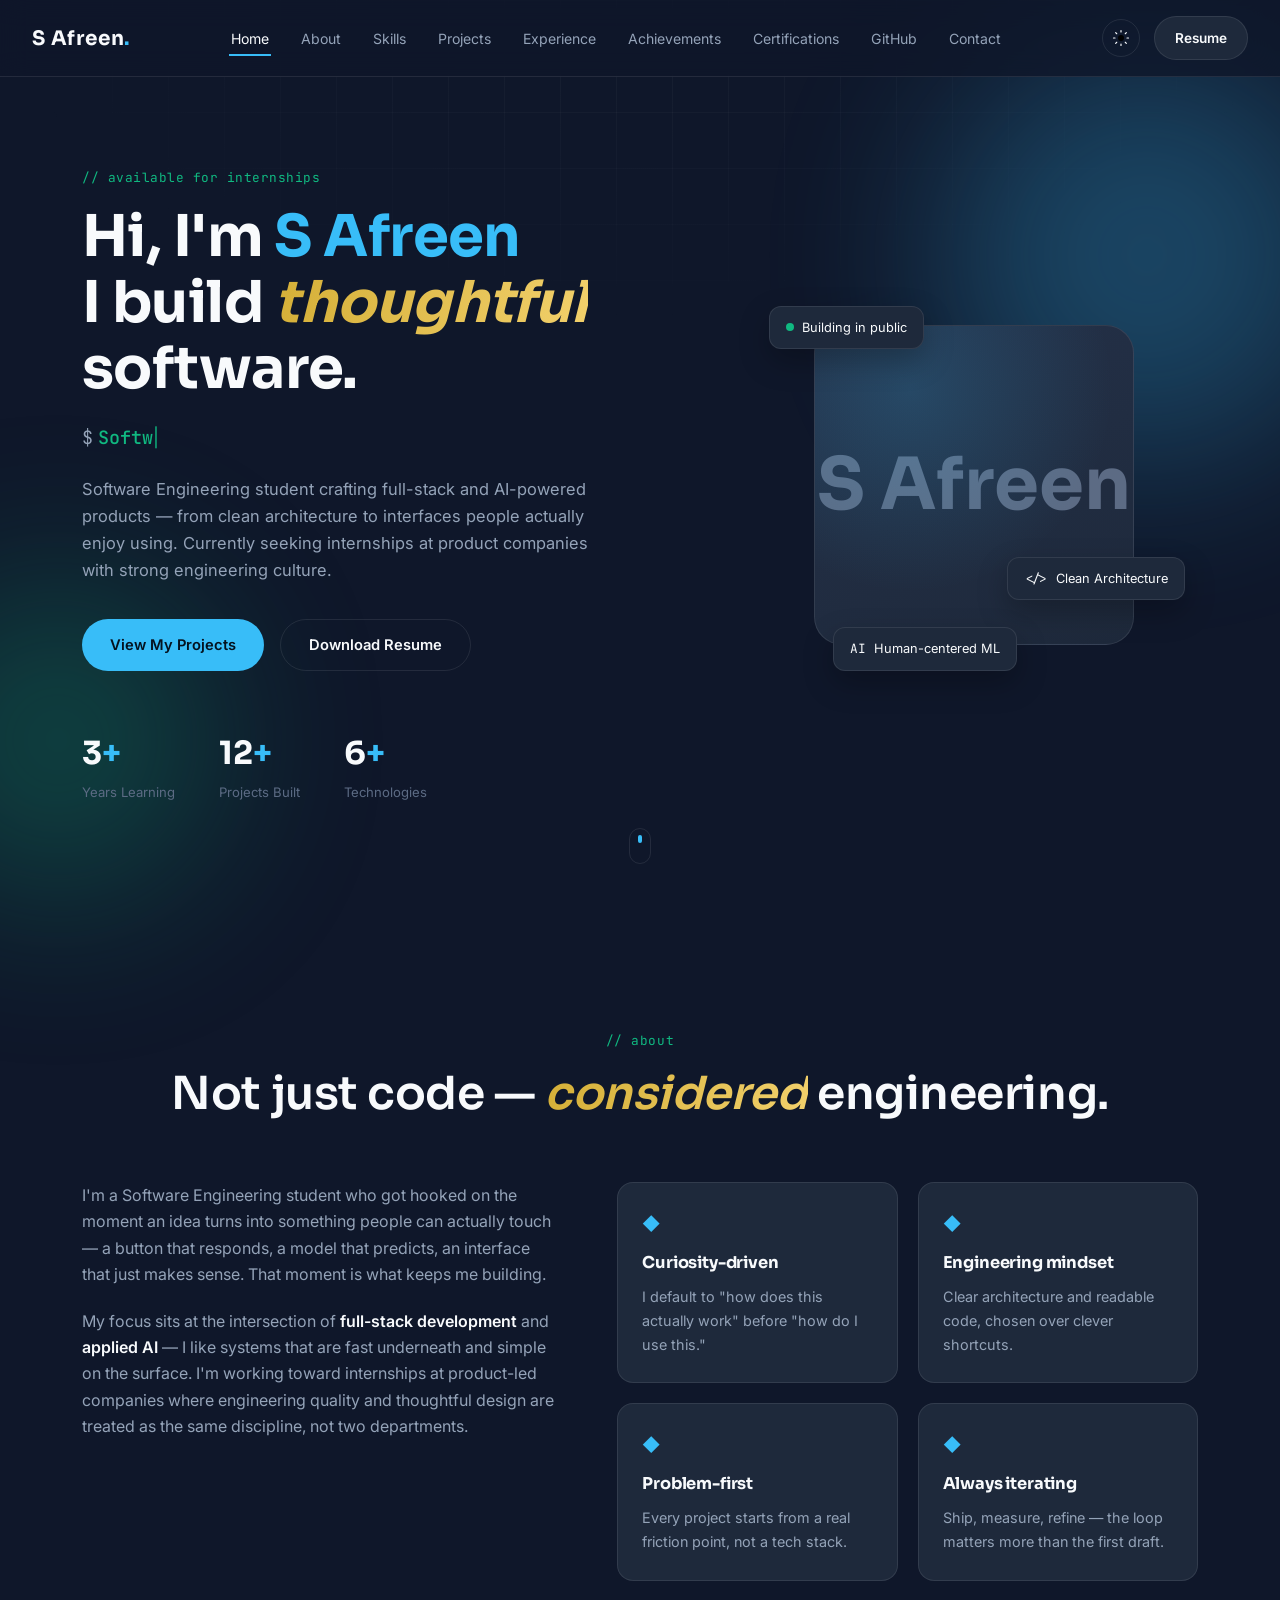
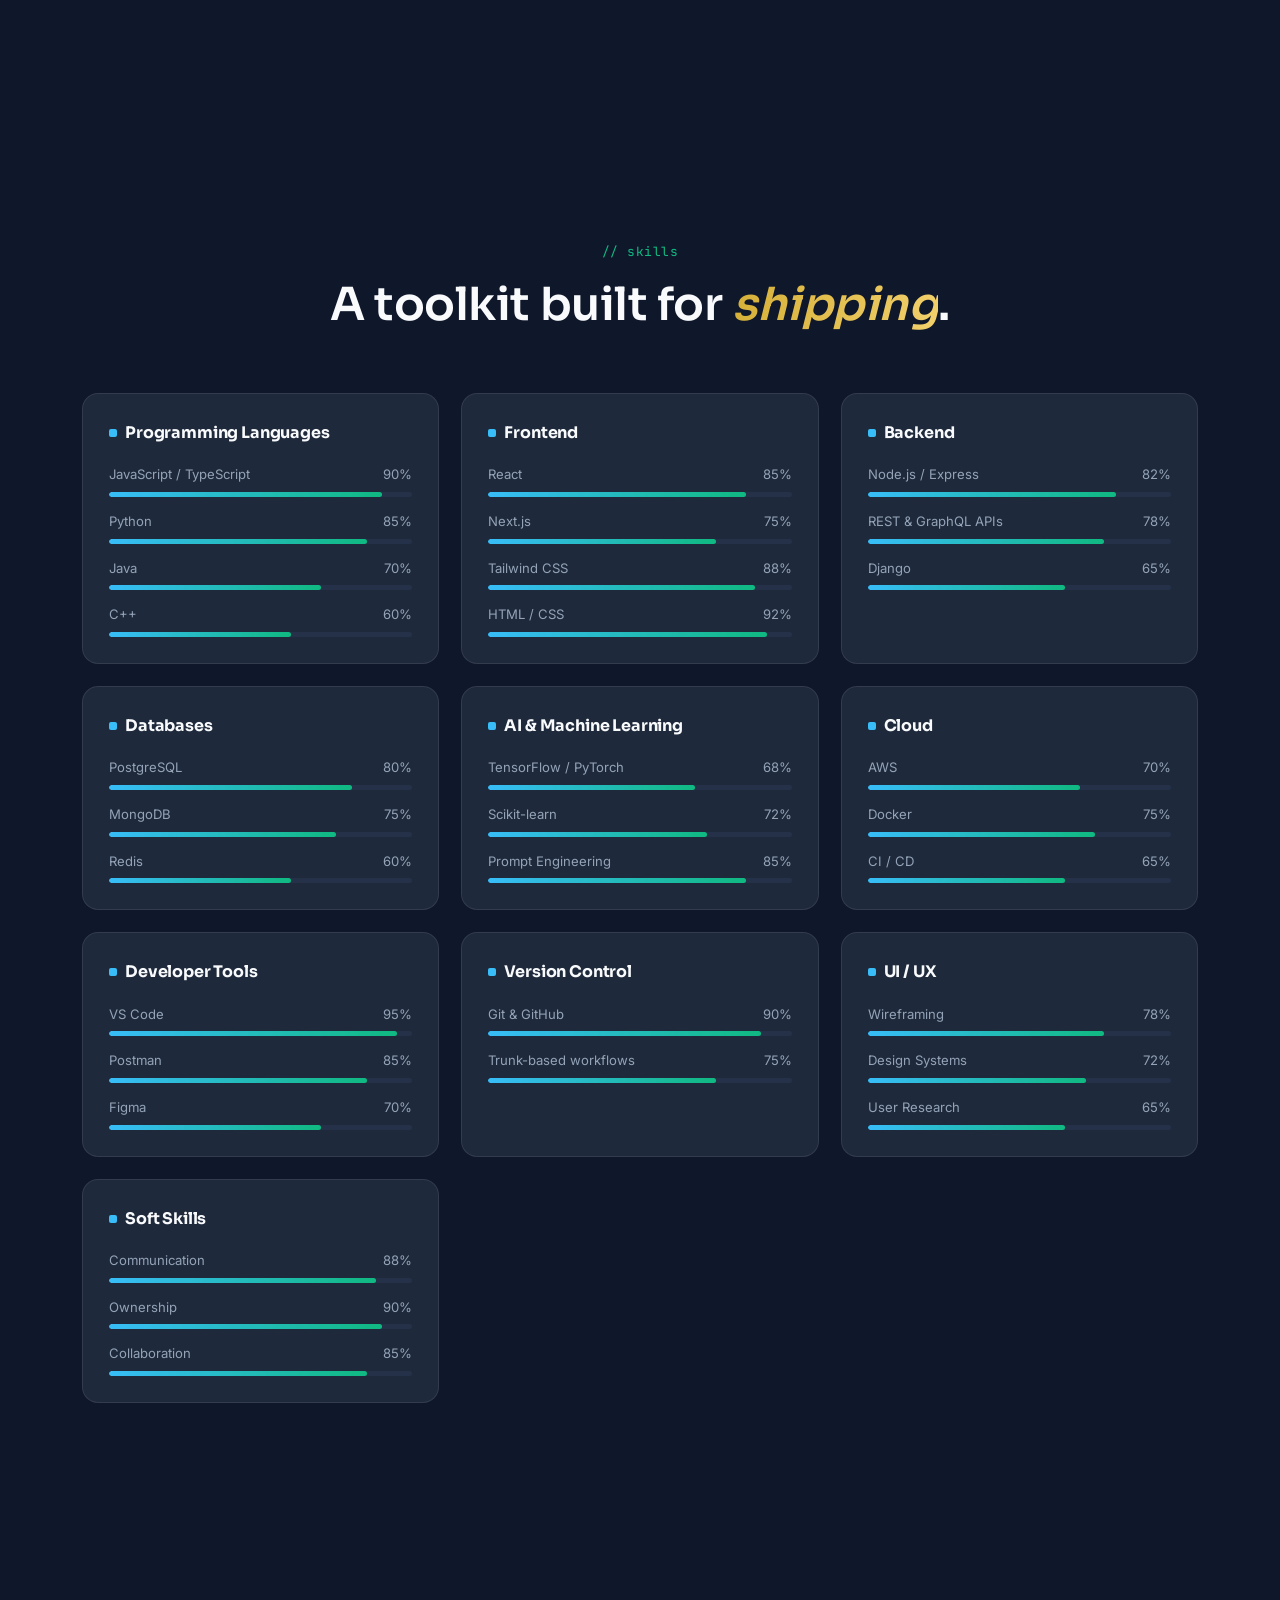
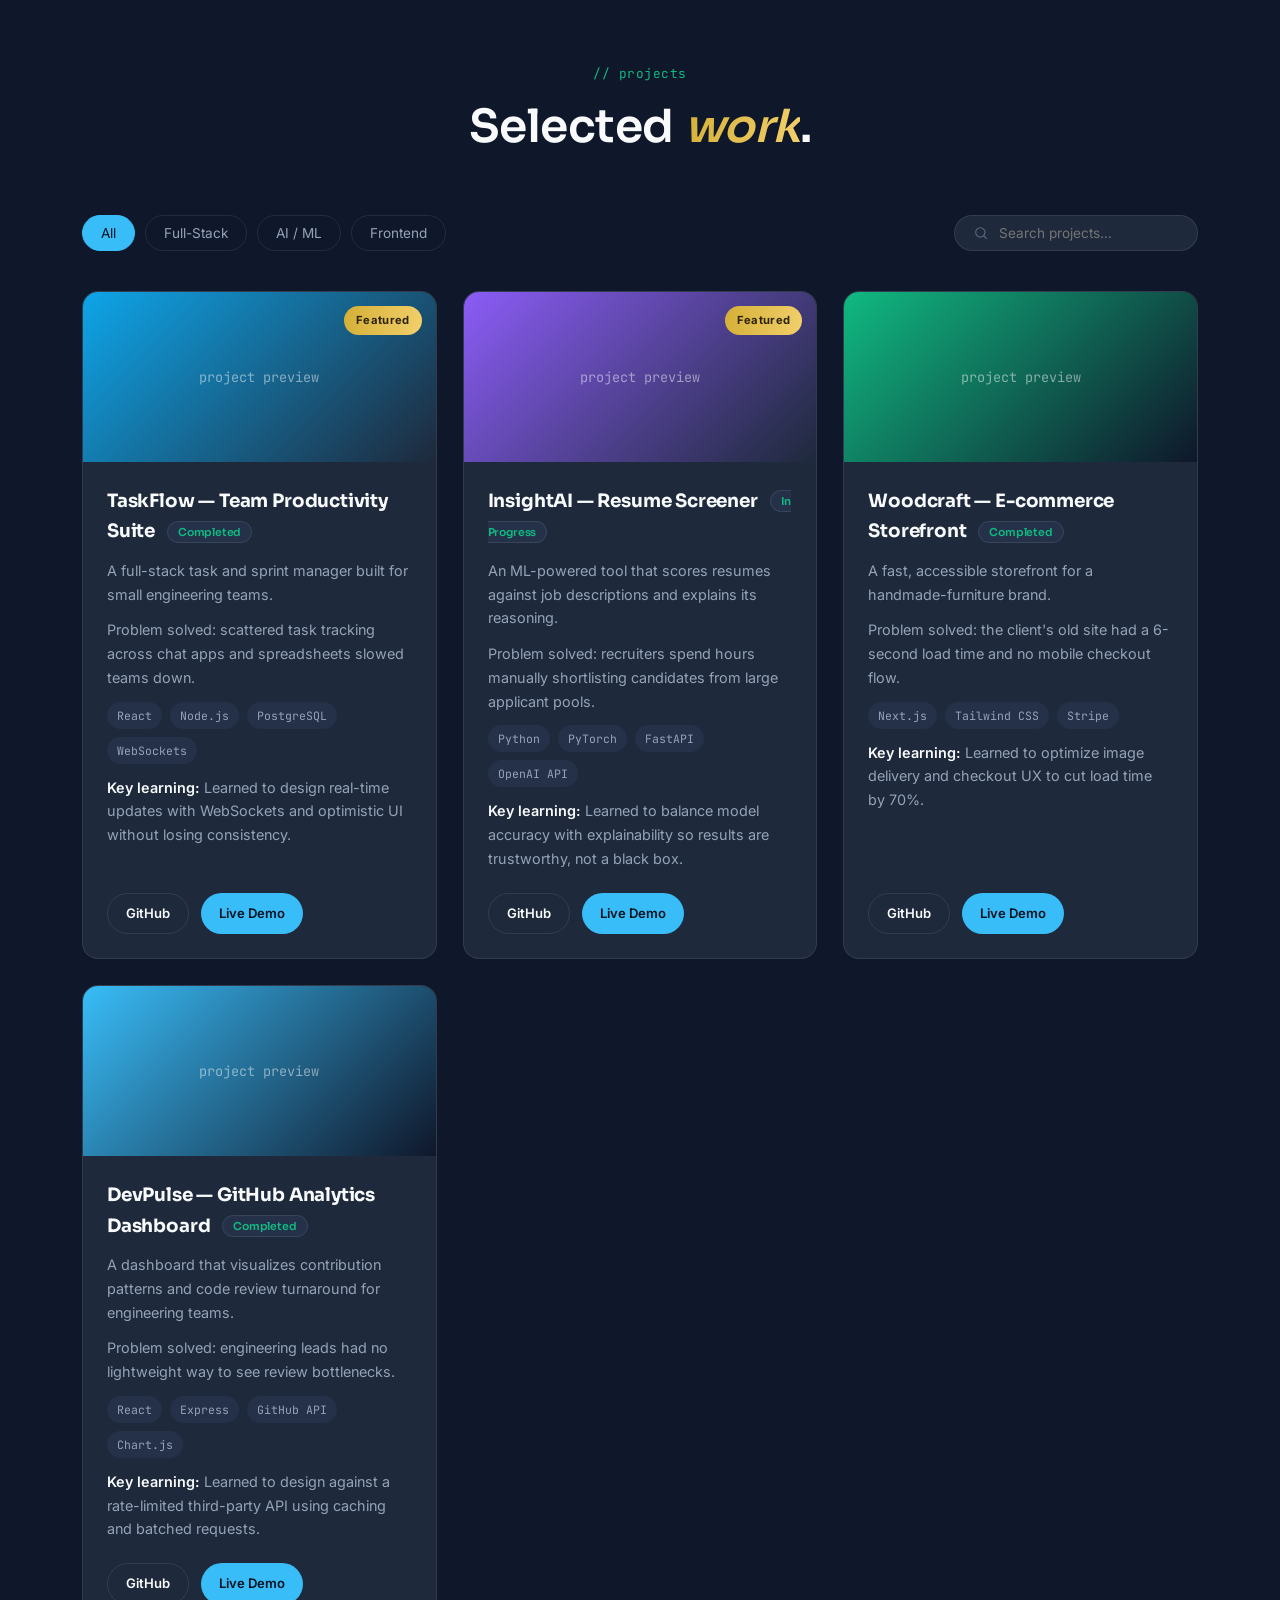
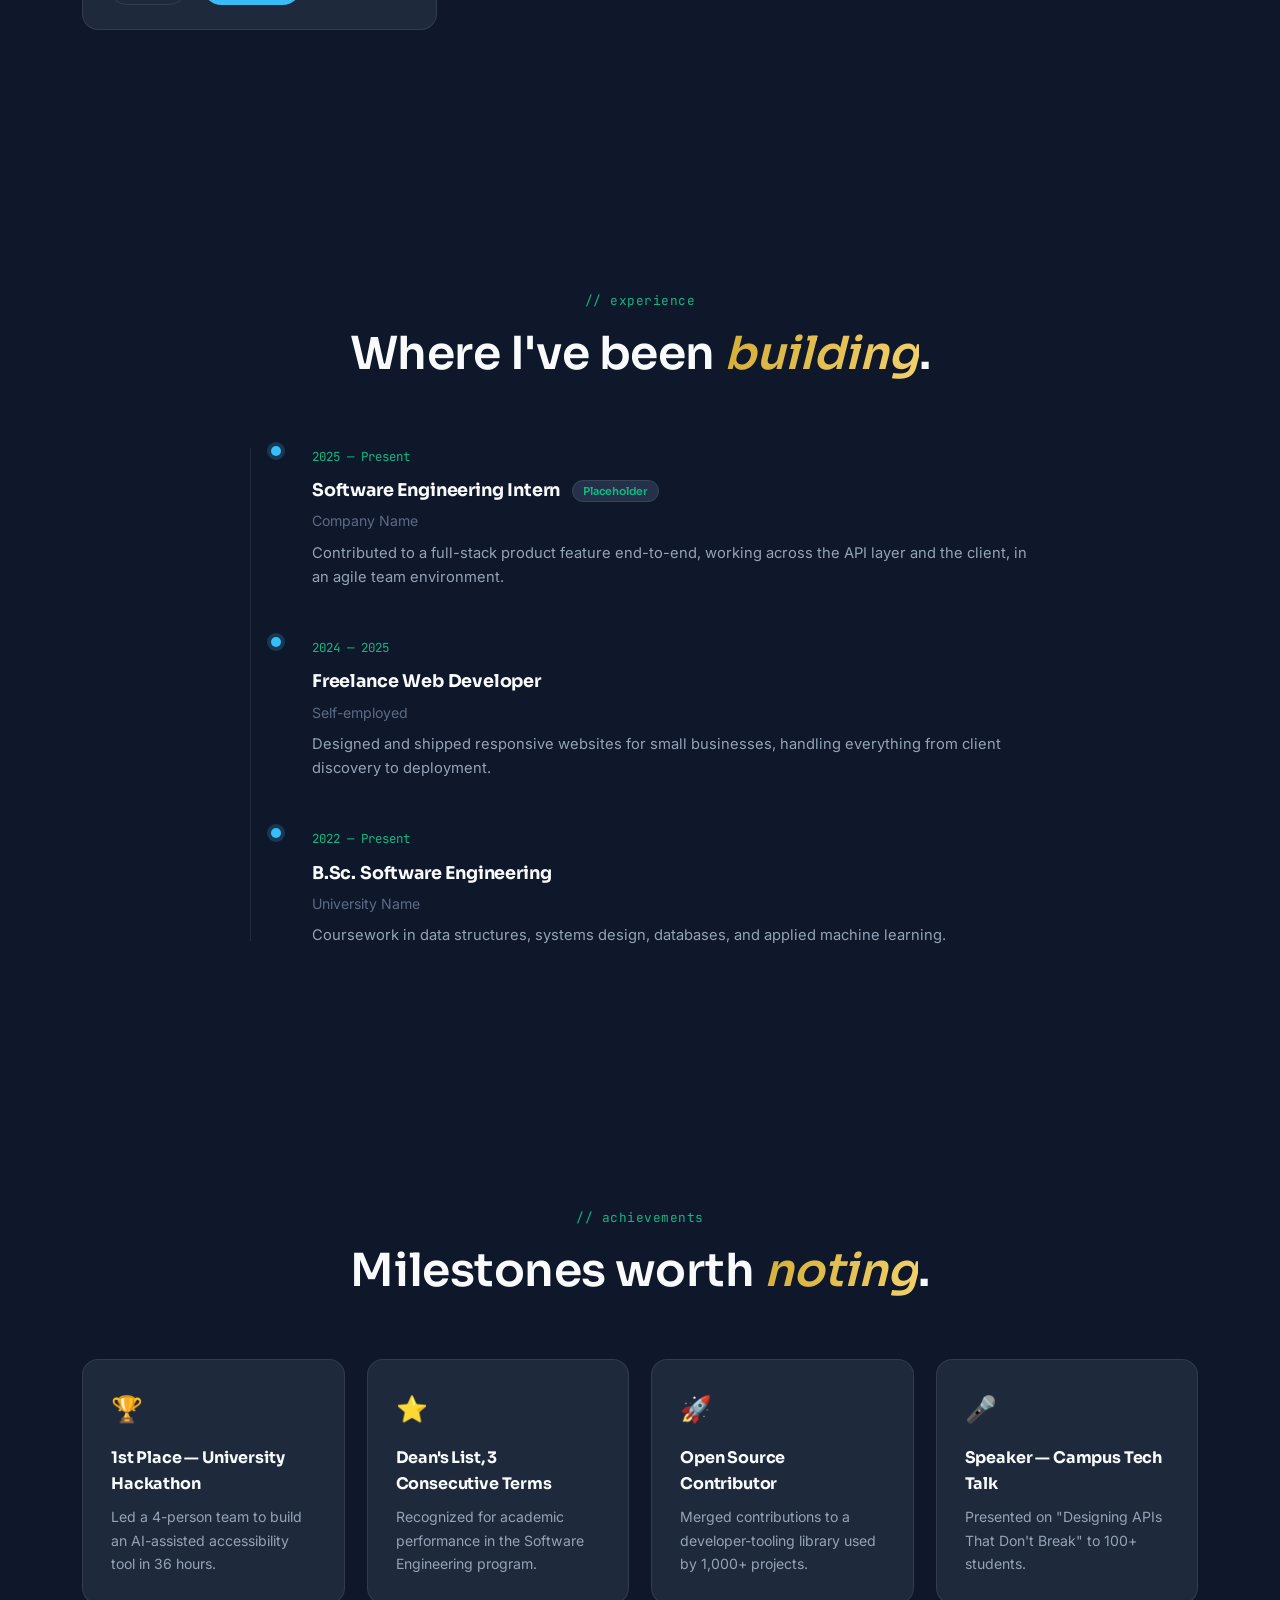
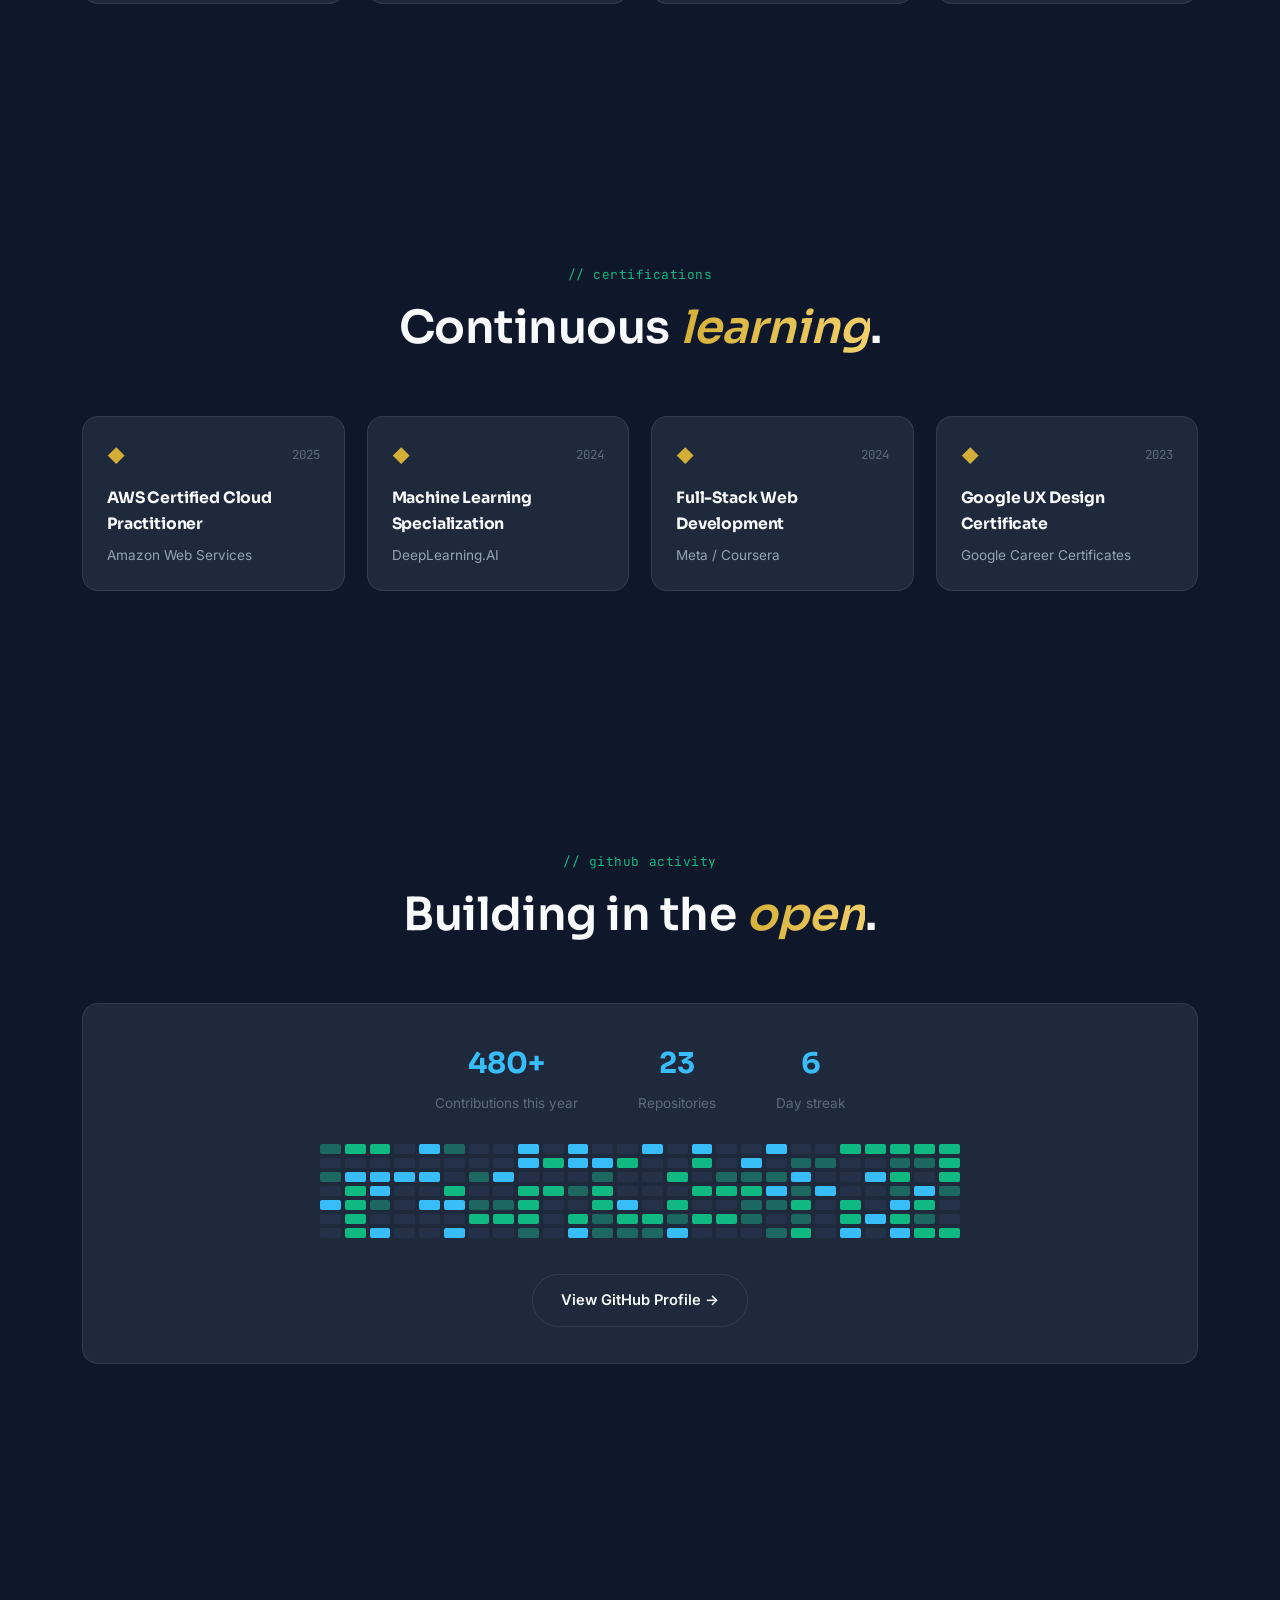
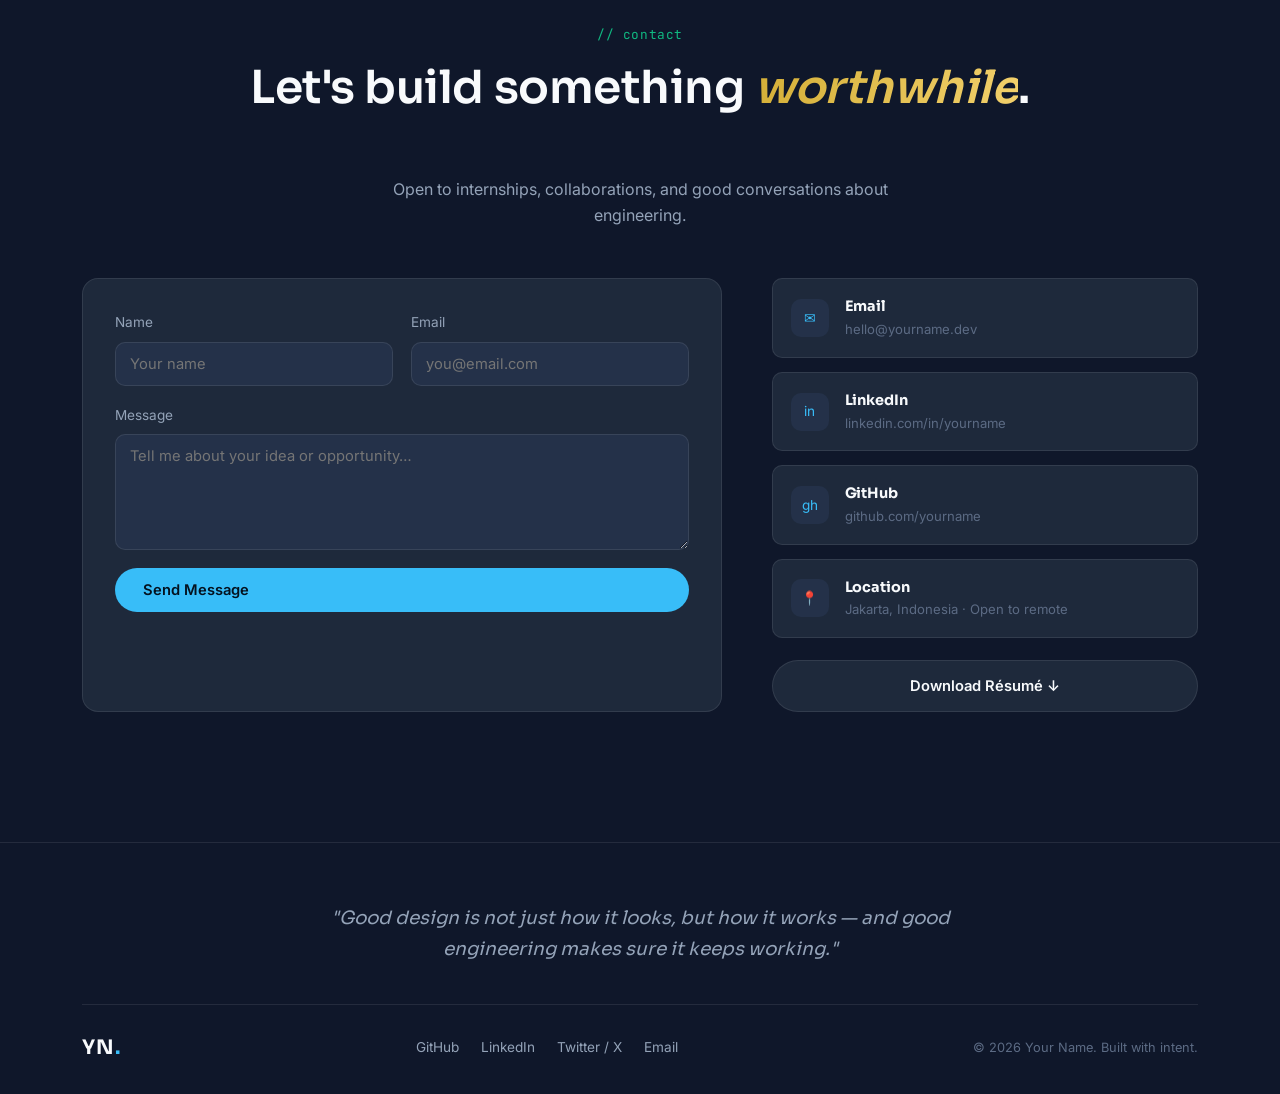
==== WebDev-L2-Portfolio/index.html @ b92e8c94 "Initial commit - Oasis Infobyte Internship Projects" ====
<!DOCTYPE html>
<html lang="en" data-theme="dark">
<head>
<meta charset="UTF-8" />
<meta name="viewport" content="width=device-width, initial-scale=1.0" />
<title>S AFREEN — Software Engineer & Product Builder</title>
<meta name="description" content="Software engineering student building full-stack and AI-powered products. Portfolio of projects, skills, and experience." />

<!-- Open Graph -->
<meta property="og:title" content="S Afreen — Software Engineer & Product Builder" />
<meta property="og:description" content="Full-stack developer & AI enthusiast crafting thoughtful, scalable digital products." />
<meta property="og:type" content="website" />

<link rel="icon" href="data:image/svg+xml,%3Csvg xmlns='http://www.w3.org/2000/svg' viewBox='0 0 100 100'%3E%3Ctext y='.9em' font-size='90' fill='%2338BDF8'%3E%3C/%3E%3C/text%3E%3C/svg%3E" />

<link rel="preconnect" href="https://fonts.googleapis.com">
<link href="https://fonts.googleapis.com/css2?family=Sora:wght@300;400;500;600;700;800&family=Inter:wght@300;400;500;600;700&family=JetBrains+Mono:wght@400;500&display=swap" rel="stylesheet">

<link rel="stylesheet" href="style.css" />
</head>
<body>

<!-- ============ LOADER ============ -->
<div class="loader" id="loader">
  <div class="loader-mark">&lt;<span>/</span>&gt;</div>
  <div class="loader-bar"><span></span></div>
</div>

<!-- ============ BACKGROUND GRID ============ -->
<div class="bg-grid" aria-hidden="true"></div>

<!-- ============ NAVBAR ============ -->
<header class="navbar" id="navbar">
  <div class="nav-inner">
    <a href="#home" class="brand">S Afreen<span class="dot">.</span></a>

    <nav class="nav-links" id="navLinks">
      <a href="#home" class="nav-link active" data-nav>Home</a>
      <a href="#about" class="nav-link" data-nav>About</a>
      <a href="#skills" class="nav-link" data-nav>Skills</a>
      <a href="#projects" class="nav-link" data-nav>Projects</a>
      <a href="#experience" class="nav-link" data-nav>Experience</a>
      <a href="#achievements" class="nav-link" data-nav>Achievements</a>
      <a href="#certifications" class="nav-link" data-nav>Certifications</a>
      <a href="#github" class="nav-link" data-nav>GitHub</a>
      <a href="#contact" class="nav-link" data-nav>Contact</a>
    </nav>

    <div class="nav-actions">
      <button class="theme-toggle" id="themeToggle" aria-label="Toggle light and dark mode">
        <svg class="icon-sun" viewBox="0 0 24 24" width="18" height="18"><circle cx="12" cy="12" r="4"/><path d="M12 2v2M12 20v2M4.9 4.9l1.4 1.4M17.7 17.7l1.4 1.4M2 12h2M20 12h2M4.9 19.1l1.4-1.4M17.7 6.3l1.4-1.4" stroke="currentColor" stroke-width="1.6" fill="none" stroke-linecap="round"/></svg>
        <svg class="icon-moon" viewBox="0 0 24 24" width="18" height="18"><path d="M20 14.5A8.5 8.5 0 1 1 9.5 4a7 7 0 0 0 10.5 10.5z" fill="currentColor"/></svg>
      </button>
      <a href="#resume" class="btn btn-ghost nav-resume">Resume</a>
      <button class="hamburger" id="hamburger" aria-label="Open menu"><span></span><span></span><span></span></button>
    </div>
  </div>
</header>

<main>

  <!-- ============ HERO ============ -->
  <section class="hero" id="home">
    <div class="orb orb-cyan"></div>
    <div class="orb orb-emerald"></div>

    <div class="section-inner hero-inner">
      <div class="hero-copy">
        <p class="eyebrow reveal">// available for internships</p>
        <h1 class="hero-title reveal">
          Hi, I'm <span class="text-accent">S Afreen</span><br/>
          I build <span class="gold-text">thoughtful</span> software.
        </h1>
        <p class="hero-role reveal">
          <span class="mono">$</span> <span id="typedRole" class="typed"></span><span class="cursor">|</span>
        </p>
        <p class="hero-desc reveal">
          Software Engineering student crafting full-stack and AI-powered products —
          from clean architecture to interfaces people actually enjoy using. Currently
          seeking internships at product companies with strong engineering culture.
        </p>

        <div class="hero-ctas reveal">
          <a href="#projects" class="btn btn-primary">View My Projects</a>
          <a href="#resume" class="btn btn-outline">Download Resume</a>
        </div>

        <div class="hero-stats reveal">
          <div class="stat">
            <span class="stat-num" data-count="3">0</span><span class="stat-plus">+</span>
            <p>Years Learning</p>
          </div>
          <div class="stat">
            <span class="stat-num" data-count="12">0</span><span class="stat-plus">+</span>
            <p>Projects Built</p>
          </div>
          <div class="stat">
            <span class="stat-num" data-count="6">0</span><span class="stat-plus">+</span>
            <p>Technologies</p>
          </div>
        </div>
      </div>

      <div class="hero-visual reveal">
        <div class="avatar-frame">
          <div class="avatar-placeholder">
            <span>S Afreen</span>
          </div>
          <div class="floating-card card-1">
            <span class="dot-green"></span> Building in public
          </div>
          <div class="floating-card card-2">
            <span class="mono">&lt;/&gt;</span> Clean Architecture
          </div>
          <div class="floating-card card-3">
            <span class="mono">AI</span> Human-centered ML
          </div>
        </div>
      </div>
    </div>

    <a href="#about" class="scroll-cue" aria-label="Scroll down"><span></span></a>
  </section>

  <!-- ============ ABOUT ============ -->
  <section class="about" id="about">
    <div class="section-inner">
      <p class="eyebrow reveal center">// about</p>
      <h2 class="section-title reveal center">Not just code — <span class="gold-text">considered</span> engineering.</h2>

      <div class="about-grid">
        <div class="about-copy reveal">
          <p>
            I'm a Software Engineering student who got hooked on the moment an idea turns into
            something people can actually touch — a button that responds, a model that predicts,
            an interface that just makes sense. That moment is what keeps me building.
          </p>
          <p>
            My focus sits at the intersection of <strong>full-stack development</strong> and
            <strong> applied AI</strong> — I like systems that are fast underneath and simple on
            the surface. I'm working toward internships at product-led companies where engineering
            quality and thoughtful design are treated as the same discipline, not two departments.
          </p>
        </div>

        <div class="trait-grid">
          <div class="trait-card reveal">
            <span class="trait-icon">◆</span>
            <h3>Curiosity-driven</h3>
            <p>I default to "how does this actually work" before "how do I use this."</p>
          </div>
          <div class="trait-card reveal">
            <span class="trait-icon">◆</span>
            <h3>Engineering mindset</h3>
            <p>Clear architecture and readable code, chosen over clever shortcuts.</p>
          </div>
          <div class="trait-card reveal">
            <span class="trait-icon">◆</span>
            <h3>Problem-first</h3>
            <p>Every project starts from a real friction point, not a tech stack.</p>
          </div>
          <div class="trait-card reveal">
            <span class="trait-icon">◆</span>
            <h3>Always iterating</h3>
            <p>Ship, measure, refine — the loop matters more than the first draft.</p>
          </div>
        </div>
      </div>
    </div>
  </section>

  <!-- ============ SKILLS ============ -->
  <section class="skills" id="skills">
    <div class="section-inner">
      <p class="eyebrow reveal center">// skills</p>
      <h2 class="section-title reveal center">A toolkit built for <span class="gold-text">shipping</span>.</h2>

      <div class="skills-grid" id="skillsGrid">
        <!-- Skill cards injected identically in HTML for no-JS fallback -->
      </div>
    </div>
  </section>

  <!-- ============ PROJECTS ============ -->
  <section class="projects" id="projects">
    <div class="section-inner">
      <p class="eyebrow reveal center">// projects</p>
      <h2 class="section-title reveal center">Selected <span class="gold-text">work</span>.</h2>

      <div class="project-controls reveal">
        <div class="filter-group" id="filterGroup">
          <button class="filter-btn active" data-filter="all">All</button>
          <button class="filter-btn" data-filter="fullstack">Full-Stack</button>
          <button class="filter-btn" data-filter="ai">AI / ML</button>
          <button class="filter-btn" data-filter="frontend">Frontend</button>
        </div>
        <div class="search-box">
          <svg viewBox="0 0 24 24" width="16" height="16"><circle cx="11" cy="11" r="7" stroke="currentColor" fill="none" stroke-width="1.6"/><path d="M20 20l-3.5-3.5" stroke="currentColor" stroke-width="1.6" stroke-linecap="round"/></svg>
          <input type="text" id="projectSearch" placeholder="Search projects…" />
        </div>
      </div>

      <div class="project-grid" id="projectGrid"><!-- injected by JS --></div>
    </div>
  </section>

  <!-- ============ EXPERIENCE ============ -->
  <section class="experience" id="experience">
    <div class="section-inner">
      <p class="eyebrow reveal center">// experience</p>
      <h2 class="section-title reveal center">Where I've been <span class="gold-text">building</span>.</h2>

      <div class="timeline">
        <div class="timeline-item reveal">
          <div class="timeline-dot"></div>
          <div class="timeline-content">
            <span class="timeline-date">2025 — Present</span>
            <h3>Software Engineering Intern <span class="badge-status">Placeholder</span></h3>
            <p class="timeline-org">Company Name</p>
            <p>Contributed to a full-stack product feature end-to-end, working across the API layer
            and the client, in an agile team environment.</p>
          </div>
        </div>
        <div class="timeline-item reveal">
          <div class="timeline-dot"></div>
          <div class="timeline-content">
            <span class="timeline-date">2024 — 2025</span>
            <h3>Freelance Web Developer</h3>
            <p class="timeline-org">Self-employed</p>
            <p>Designed and shipped responsive websites for small businesses, handling everything
            from client discovery to deployment.</p>
          </div>
        </div>
        <div class="timeline-item reveal">
          <div class="timeline-dot"></div>
          <div class="timeline-content">
            <span class="timeline-date">2022 — Present</span>
            <h3>B.Sc. Software Engineering</h3>
            <p class="timeline-org">University Name</p>
            <p>Coursework in data structures, systems design, databases, and applied machine learning.</p>
          </div>
        </div>
      </div>
    </div>
  </section>

  <!-- ============ ACHIEVEMENTS ============ -->
  <section class="achievements" id="achievements">
    <div class="section-inner">
      <p class="eyebrow reveal center">// achievements</p>
      <h2 class="section-title reveal center">Milestones worth <span class="gold-text">noting</span>.</h2>

      <div class="achieve-grid">
        <div class="achieve-card reveal">
          <span class="achieve-icon">🏆</span>
          <h3>1st Place — University Hackathon</h3>
          <p>Led a 4-person team to build an AI-assisted accessibility tool in 36 hours.</p>
        </div>
        <div class="achieve-card reveal">
          <span class="achieve-icon">⭐</span>
          <h3>Dean's List, 3 Consecutive Terms</h3>
          <p>Recognized for academic performance in the Software Engineering program.</p>
        </div>
        <div class="achieve-card reveal">
          <span class="achieve-icon">🚀</span>
          <h3>Open Source Contributor</h3>
          <p>Merged contributions to a developer-tooling library used by 1,000+ projects.</p>
        </div>
        <div class="achieve-card reveal">
          <span class="achieve-icon">🎤</span>
          <h3>Speaker — Campus Tech Talk</h3>
          <p>Presented on "Designing APIs That Don't Break" to 100+ students.</p>
        </div>
      </div>
    </div>
  </section>

  <!-- ============ CERTIFICATIONS ============ -->
  <section class="certifications" id="certifications">
    <div class="section-inner">
      <p class="eyebrow reveal center">// certifications</p>
      <h2 class="section-title reveal center">Continuous <span class="gold-text">learning</span>.</h2>

      <div class="cert-grid">
        <div class="cert-card reveal">
          <div class="cert-head">
            <span class="cert-icon">◆</span>
            <span class="cert-year">2025</span>
          </div>
          <h3>AWS Certified Cloud Practitioner</h3>
          <p>Amazon Web Services</p>
        </div>
        <div class="cert-card reveal">
          <div class="cert-head">
            <span class="cert-icon">◆</span>
            <span class="cert-year">2024</span>
          </div>
          <h3>Machine Learning Specialization</h3>
          <p>DeepLearning.AI</p>
        </div>
        <div class="cert-card reveal">
          <div class="cert-head">
            <span class="cert-icon">◆</span>
            <span class="cert-year">2024</span>
          </div>
          <h3>Full-Stack Web Development</h3>
          <p>Meta / Coursera</p>
        </div>
        <div class="cert-card reveal">
          <div class="cert-head">
            <span class="cert-icon">◆</span>
            <span class="cert-year">2023</span>
          </div>
          <h3>Google UX Design Certificate</h3>
          <p>Google Career Certificates</p>
        </div>
      </div>
    </div>
  </section>

  <!-- ============ GITHUB ACTIVITY ============ -->
  <section class="github" id="github">
    <div class="section-inner">
      <p class="eyebrow reveal center">// github activity</p>
      <h2 class="section-title reveal center">Building in the <span class="gold-text">open</span>.</h2>

      <div class="github-card reveal">
        <div class="github-stats">
          <div><span class="gh-num">480+</span><p>Contributions this year</p></div>
          <div><span class="gh-num">23</span><p>Repositories</p></div>
          <div><span class="gh-num">6</span><p>Day streak</p></div>
        </div>
        <div class="heatmap" id="heatmap" aria-hidden="true"></div>
        <a href="#" class="btn btn-outline gh-link">View GitHub Profile →</a>
      </div>
    </div>
  </section>

  <!-- ============ CONTACT ============ -->
  <section class="contact" id="contact">
    <div class="section-inner">
      <p class="eyebrow reveal center">// contact</p>
      <h2 class="section-title reveal center">Let's build something <span class="gold-text">worthwhile</span>.</h2>
      <p class="contact-sub reveal center">Open to internships, collaborations, and good conversations about engineering.</p>

      <div class="contact-grid">
        <form class="contact-form reveal" id="contactForm">
          <div class="form-row">
            <label>Name
              <input type="text" name="name" placeholder="Your name" required />
            </label>
            <label>Email
              <input type="email" name="email" placeholder="you@email.com" required />
            </label>
          </div>
          <label>Message
            <textarea name="message" rows="5" placeholder="Tell me about your idea or opportunity…" required></textarea>
          </label>
          <button type="submit" class="btn btn-primary">Send Message</button>
          <p class="form-note" id="formNote"></p>
        </form>

        <div class="contact-info reveal">
          <a href="mailto:hello@yourname.dev" class="contact-item">
            <span class="contact-icon">✉</span>
            <div><h4>Email</h4><p>hello@yourname.dev</p></div>
          </a>
          <a href="#" class="contact-item">
            <span class="contact-icon">in</span>
            <div><h4>LinkedIn</h4><p>linkedin.com/in/yourname</p></div>
          </a>
          <a href="#" class="contact-item">
            <span class="contact-icon">gh</span>
            <div><h4>GitHub</h4><p>github.com/yourname</p></div>
          </a>
          <a href="#" class="contact-item">
            <span class="contact-icon">📍</span>
            <div><h4>Location</h4><p>Jakarta, Indonesia · Open to remote</p></div>
          </a>
          <a href="#resume" class="btn btn-ghost resume-btn" id="resume">Download Résumé ↓</a>
        </div>
      </div>
    </div>
  </section>

</main>

<!-- ============ FOOTER ============ -->
<footer class="footer">
  <div class="section-inner footer-inner">
    <p class="footer-quote">"Good design is not just how it looks, but how it works — and good engineering makes sure it keeps working."</p>
    <div class="footer-bottom">
      <span class="brand">YN<span class="dot">.</span></span>
      <div class="footer-links">
        <a href="#">GitHub</a>
        <a href="#">LinkedIn</a>
        <a href="#">Twitter / X</a>
        <a href="#contact">Email</a>
      </div>
      <span class="footer-copy">© 2026 Your Name. Built with intent.</span>
    </div>
  </div>
</footer>

<button class="back-to-top" id="backToTop" aria-label="Back to top">↑</button>

<script src="script.js"></script>
</body>
</html>
---- WebDev-L2-Portfolio/style.css ----
/* =========================================================
   DESIGN TOKENS
========================================================= */
:root{
  --navy:#0F172A;
  --surface:#1E293B;
  --surface-2:#243149;
  --white:#F8FAFC;
  --cyan:#38BDF8;
  --emerald:#10B981;
  --violet:#8B5CF6;
  --gold:#D4AF37;
  --gold-bright:#F2D06B;

  --text:#F8FAFC;
  --text-muted:#94A3B8;
  --text-faint:#5C6B84;
  --border:rgba(248,250,252,0.09);
  --bg:var(--navy);
  --panel:var(--surface);
  --panel-2:var(--surface-2);

  --font-display:'Sora', sans-serif;
  --font-body:'Inter', sans-serif;
  --font-mono:'JetBrains Mono', monospace;

  --radius:16px;
  --radius-sm:10px;
  --ease:cubic-bezier(.16,.84,.44,1);
}

[data-theme="light"]{
  --bg:#F8FAFC;
  --panel:#FFFFFF;
  --panel-2:#F1F5F9;
  --text:#0F172A;
  --text-muted:#475569;
  --text-faint:#94A3B8;
  --border:rgba(15,23,42,0.09);
}

*{margin:0;padding:0;box-sizing:border-box;}
html{scroll-behavior:smooth;}
body{
  background:var(--bg);
  color:var(--text);
  font-family:var(--font-body);
  line-height:1.65;
  overflow-x:hidden;
  transition:background 0.4s ease, color 0.4s ease;
}
a{color:inherit;text-decoration:none;}
ul{list-style:none;}
button{font-family:inherit;border:none;background:none;cursor:pointer;color:inherit;}
input,textarea{font-family:inherit;}
img{max-width:100%;display:block;}

h1,h2,h3,h4{font-family:var(--font-display);letter-spacing:-0.01em;color:var(--text);}
.mono{font-family:var(--font-mono);}

.section-inner{max-width:1180px;margin:0 auto;padding:0 32px;}
section{padding:130px 0;position:relative;}

.text-accent{color:var(--cyan);}
.gold-text{
  background:linear-gradient(100deg, var(--gold), var(--gold-bright));
  -webkit-background-clip:text;
  background-clip:text;
  color:transparent;
  font-style:italic;
}

.eyebrow{
  font-family:var(--font-mono);
  font-size:0.8rem;
  color:var(--emerald);
  letter-spacing:0.04em;
  margin-bottom:14px;
}
.center{text-align:center;}
.section-title{
  font-size:clamp(2rem, 4vw, 2.85rem);
  font-weight:600;
  margin-bottom:60px;
  line-height:1.25;
}

/* =========================================================
   BUTTONS
========================================================= */
.btn{
  display:inline-flex;
  align-items:center;
  gap:8px;
  padding:13px 28px;
  border-radius:100px;
  font-size:0.92rem;
  font-weight:600;
  transition:transform 0.25s var(--ease), box-shadow 0.25s var(--ease), background 0.25s ease, color 0.25s ease, border-color 0.25s ease;
  white-space:nowrap;
}
.btn-primary{
  background:var(--cyan);
  color:#04121F;
}
.btn-primary:hover{transform:translateY(-2px); box-shadow:0 10px 28px rgba(56,189,248,0.35);}

.btn-outline{
  border:1px solid var(--border);
  color:var(--text);
}
.btn-outline:hover{border-color:var(--cyan); color:var(--cyan); transform:translateY(-2px);}

.btn-ghost{
  color:var(--text);
  border:1px solid var(--border);
  background:var(--panel);
}
.btn-ghost:hover{border-color:var(--emerald); color:var(--emerald);}

/* =========================================================
   BACKGROUND GRID
========================================================= */
.bg-grid{
  position:fixed;
  inset:0;
  z-index:-1;
  background-image:
    linear-gradient(var(--border) 1px, transparent 1px),
    linear-gradient(90deg, var(--border) 1px, transparent 1px);
  background-size:56px 56px;
  mask-image:radial-gradient(ellipse 70% 50% at 50% 0%, black, transparent 75%);
  opacity:0.5;
}

/* =========================================================
   LOADER
========================================================= */
.loader{
  position:fixed;
  inset:0;
  z-index:9999;
  background:var(--navy);
  display:flex;
  flex-direction:column;
  align-items:center;
  justify-content:center;
  gap:22px;
  transition:opacity 0.6s ease, visibility 0.6s ease;
}
.loader.hidden{opacity:0; visibility:hidden; pointer-events:none;}
.loader-mark{
  font-family:var(--font-mono);
  font-size:2.4rem;
  color:var(--cyan);
  letter-spacing:0.05em;
}
.loader-mark span{color:var(--gold);}
.loader-bar{width:160px; height:2px; background:rgba(248,250,252,0.12); border-radius:2px; overflow:hidden;}
.loader-bar span{display:block; height:100%; width:0%; background:linear-gradient(90deg,var(--cyan),var(--emerald)); animation:loadbar 1.4s var(--ease) forwards;}
@keyframes loadbar{ to{width:100%;} }

/* =========================================================
   NAVBAR
========================================================= */
.navbar{
  position:fixed;
  top:0; left:0; right:0;
  z-index:500;
  background:color-mix(in srgb, var(--bg) 78%, transparent);
  backdrop-filter:blur(14px);
  -webkit-backdrop-filter:blur(14px);
  border-bottom:1px solid var(--border);
}
.nav-inner{
  max-width:1280px;
  margin:0 auto;
  padding:16px 32px;
  display:flex;
  align-items:center;
  justify-content:space-between;
  gap:20px;
}
.brand{
  font-family:var(--font-display);
  font-weight:700;
  font-size:1.25rem;
  letter-spacing:0.04em;
}
.brand .dot{color:var(--cyan);}

.nav-links{
  display:flex;
  gap:28px;
  flex:1;
  justify-content:center;
  flex-wrap:wrap;
}
.nav-link{
  position:relative;
  font-size:0.88rem;
  color:var(--text-muted);
  padding:6px 2px;
  transition:color 0.2s ease;
}
.nav-link::after{
  content:"";
  position:absolute;
  left:0; bottom:0;
  width:0%;
  height:2px;
  background:var(--cyan);
  transition:width 0.25s var(--ease);
}
.nav-link:hover, .nav-link.active{color:var(--text);}
.nav-link:hover::after, .nav-link.active::after{width:100%;}

.nav-actions{display:flex; align-items:center; gap:14px;}
.theme-toggle{
  width:38px; height:38px;
  border-radius:50%;
  border:1px solid var(--border);
  display:flex; align-items:center; justify-content:center;
  color:var(--text);
  transition:border-color 0.2s ease;
}
.theme-toggle:hover{border-color:var(--cyan);}
.icon-moon{display:none;}
[data-theme="light"] .icon-sun{display:none;}
[data-theme="light"] .icon-moon{display:block;}

.nav-resume{padding:10px 20px; font-size:0.85rem;}
.hamburger{display:none; flex-direction:column; gap:5px; width:24px;}
.hamburger span{display:block; height:2px; background:var(--text); border-radius:2px; transition:transform 0.3s ease, opacity 0.3s ease;}

/* =========================================================
   HERO
========================================================= */
.hero{
  min-height:100vh;
  display:flex;
  align-items:center;
  padding:150px 0 80px;
}
.orb{
  position:absolute;
  border-radius:50%;
  filter:blur(90px);
  opacity:0.28;
  pointer-events:none;
  animation:drift 14s ease-in-out infinite;
}
.orb-cyan{width:420px; height:420px; background:var(--cyan); top:5%; right:-6%;}
.orb-emerald{width:320px; height:320px; background:var(--emerald); bottom:0%; left:-8%; animation-delay:4s;}
@keyframes drift{
  0%,100%{transform:translate(0,0);}
  50%{transform:translate(-20px, 24px);}
}

.hero-inner{
  display:grid;
  grid-template-columns:1.15fr 0.85fr;
  gap:60px;
  align-items:center;
}

.hero-title{
  font-size:clamp(2.4rem, 5vw, 3.6rem);
  font-weight:700;
  line-height:1.15;
  margin:16px 0 20px;
}
.hero-role{
  font-size:1.15rem;
  color:var(--text-muted);
  margin-bottom:22px;
  min-height:1.6em;
}
.hero-role .typed{color:var(--emerald); font-family:var(--font-mono); font-weight:500;}
.cursor{color:var(--emerald); animation:blink 1s step-start infinite;}
@keyframes blink{50%{opacity:0;}}

.hero-desc{
  max-width:540px;
  color:var(--text-muted);
  margin-bottom:34px;
  font-size:1.03rem;
}
.hero-ctas{display:flex; gap:16px; flex-wrap:wrap; margin-bottom:56px;}

.hero-stats{display:flex; gap:44px;}
.stat-num{font-family:var(--font-display); font-size:2rem; font-weight:700; color:var(--text);}
.stat-plus{font-family:var(--font-display); font-size:2rem; font-weight:700; color:var(--cyan);}
.stat p{font-size:0.82rem; color:var(--text-faint); margin-top:2px;}

.hero-visual{display:flex; justify-content:center; position:relative;}
.avatar-frame{position:relative; width:320px; height:320px;}
.avatar-placeholder{
  width:100%; height:100%;
  border-radius:28px;
  background:linear-gradient(155deg, var(--panel-2), var(--panel));
  border:1px solid var(--border);
  display:flex; align-items:center; justify-content:center;
  font-family:var(--font-display);
  font-size:4.5rem;
  font-weight:700;
  color:var(--text-faint);
  position:relative;
  overflow:hidden;
}
.avatar-placeholder::before{
  content:"";
  position:absolute; inset:0;
  background:radial-gradient(circle at 30% 20%, rgba(56,189,248,0.18), transparent 60%);
}

.floating-card{
  position:absolute;
  background:var(--panel);
  border:1px solid var(--border);
  border-radius:12px;
  padding:10px 16px;
  font-size:0.8rem;
  display:flex;
  align-items:center;
  gap:8px;
  box-shadow:0 12px 30px rgba(0,0,0,0.25);
  animation:floaty 5s ease-in-out infinite;
}
.card-1{top:-6%; left:-14%; animation-delay:0s;}
.card-2{bottom:14%; right:-16%; animation-delay:1.2s;}
.card-3{bottom:-8%; left:6%; animation-delay:2.4s;}
@keyframes floaty{
  0%,100%{transform:translateY(0);}
  50%{transform:translateY(-10px);}
}
.dot-green{width:8px; height:8px; border-radius:50%; background:var(--emerald); display:inline-block;}

.scroll-cue{
  position:absolute;
  bottom:36px; left:50%;
  transform:translateX(-50%);
  width:22px; height:36px;
  border:1px solid var(--border);
  border-radius:20px;
}
.scroll-cue span{
  display:block;
  width:4px; height:8px;
  background:var(--cyan);
  border-radius:4px;
  margin:6px auto 0;
  animation:scrolldown 1.8s ease-in-out infinite;
}
@keyframes scrolldown{
  0%{transform:translateY(0); opacity:1;}
  70%{opacity:0;}
  100%{transform:translateY(12px); opacity:0;}
}

/* =========================================================
   ABOUT
========================================================= */
.about-grid{display:grid; grid-template-columns:0.9fr 1.1fr; gap:60px; align-items:start;}
.about-copy p{color:var(--text-muted); margin-bottom:20px; max-width:480px;}
.about-copy strong{color:var(--text); font-weight:600;}

.trait-grid{display:grid; grid-template-columns:1fr 1fr; gap:20px;}
.trait-card{
  background:var(--panel);
  border:1px solid var(--border);
  border-radius:var(--radius);
  padding:26px 24px;
  transition:transform 0.3s var(--ease), border-color 0.3s ease;
}
.trait-card:hover{transform:translateY(-5px); border-color:var(--cyan);}
.trait-icon{color:var(--cyan); font-size:1.1rem;}
.trait-card h3{font-size:1.02rem; margin:12px 0 8px;}
.trait-card p{color:var(--text-muted); font-size:0.9rem;}

/* =========================================================
   SKILLS
========================================================= */
.skills-grid{
  display:grid;
  grid-template-columns:repeat(auto-fit, minmax(270px, 1fr));
  gap:22px;
}
.skill-card{
  background:var(--panel);
  border:1px solid var(--border);
  border-radius:var(--radius);
  padding:26px;
}
.skill-card h3{font-size:1rem; margin-bottom:18px; display:flex; align-items:center; gap:8px;}
.skill-card h3::before{content:""; width:8px; height:8px; border-radius:2px; background:var(--cyan); display:inline-block;}
.skill-row{margin-bottom:14px;}
.skill-row:last-child{margin-bottom:0;}
.skill-row-top{display:flex; justify-content:space-between; font-size:0.82rem; margin-bottom:6px; color:var(--text-muted);}
.skill-bar{height:5px; background:var(--panel-2); border-radius:6px; overflow:hidden;}
.skill-bar span{
  display:block; height:100%; width:0%;
  background:linear-gradient(90deg, var(--cyan), var(--emerald));
  border-radius:6px;
  transition:width 1.1s var(--ease);
}

/* =========================================================
   PROJECTS
========================================================= */
.project-controls{
  display:flex;
  justify-content:space-between;
  align-items:center;
  gap:20px;
  flex-wrap:wrap;
  margin-bottom:40px;
}
.filter-group{display:flex; gap:10px; flex-wrap:wrap;}
.filter-btn{
  padding:9px 18px;
  border-radius:100px;
  border:1px solid var(--border);
  font-size:0.85rem;
  color:var(--text-muted);
  transition:all 0.2s ease;
}
.filter-btn:hover{color:var(--text);}
.filter-btn.active{background:var(--cyan); color:#04121F; border-color:var(--cyan);}

.search-box{
  display:flex; align-items:center; gap:10px;
  border:1px solid var(--border);
  border-radius:100px;
  padding:9px 18px;
  color:var(--text-faint);
  background:var(--panel);
}
.search-box input{
  background:none; border:none; outline:none; color:var(--text);
  font-size:0.85rem; width:180px;
}

.project-grid{
  display:grid;
  grid-template-columns:repeat(auto-fit, minmax(340px, 1fr));
  gap:26px;
}
.project-card{
  background:var(--panel);
  border:1px solid var(--border);
  border-radius:var(--radius);
  overflow:hidden;
  display:flex;
  flex-direction:column;
  transition:transform 0.35s var(--ease), border-color 0.3s ease;
}
.project-card:hover{transform:translateY(-6px); border-color:var(--cyan);}
.project-card.hidden{display:none;}

.project-thumb{
  height:170px;
  position:relative;
  display:flex; align-items:center; justify-content:center;
  font-family:var(--font-mono);
  color:rgba(248,250,252,0.5);
  font-size:0.85rem;
}
.thumb-1{background:linear-gradient(135deg,#0EA5E9,#1E293B);}
.thumb-2{background:linear-gradient(135deg,#10B981,#0F172A);}
.thumb-3{background:linear-gradient(135deg,#8B5CF6,#1E293B);}
.thumb-4{background:linear-gradient(135deg,#38BDF8,#0F172A);}

.badge-featured{
  position:absolute; top:14px; right:14px;
  font-family:var(--font-body);
  font-size:0.7rem;
  font-weight:700;
  padding:5px 12px;
  border-radius:100px;
  background:linear-gradient(100deg, var(--gold), var(--gold-bright));
  color:#2b2205;
  letter-spacing:0.03em;
}
.badge-status{
  font-size:0.68rem;
  font-weight:600;
  padding:3px 10px;
  border-radius:100px;
  background:var(--panel-2);
  color:var(--emerald);
  border:1px solid var(--border);
  margin-left:8px;
  vertical-align:middle;
}

.project-body{padding:24px; display:flex; flex-direction:column; gap:12px; flex:1;}
.project-body h3{font-size:1.15rem;}
.project-body p{color:var(--text-muted); font-size:0.9rem;}
.project-meta{font-size:0.85rem; color:var(--text-muted);}
.project-meta strong{color:var(--text); font-weight:600;}

.tech-tags{display:flex; flex-wrap:wrap; gap:8px;}
.tech-tags span{
  font-size:0.72rem;
  padding:4px 10px;
  border-radius:100px;
  background:var(--panel-2);
  color:var(--text-muted);
  font-family:var(--font-mono);
}

.project-actions{display:flex; gap:12px; margin-top:auto; padding-top:10px;}
.project-actions .btn{padding:9px 18px; font-size:0.82rem;}

/* =========================================================
   EXPERIENCE / TIMELINE
========================================================= */
.timeline{position:relative; max-width:780px; margin:0 auto; padding-left:26px;}
.timeline::before{
  content:"";
  position:absolute; left:0; top:6px; bottom:6px;
  width:1px;
  background:var(--border);
}
.timeline-item{position:relative; padding-left:36px; margin-bottom:44px;}
.timeline-item:last-child{margin-bottom:0;}
.timeline-dot{
  position:absolute; left:-5px; top:4px;
  width:10px; height:10px; border-radius:50%;
  background:var(--cyan);
  box-shadow:0 0 0 4px color-mix(in srgb, var(--cyan) 20%, transparent);
}
.timeline-date{font-family:var(--font-mono); font-size:0.78rem; color:var(--emerald);}
.timeline-content h3{font-size:1.1rem; margin:8px 0 4px;}
.timeline-org{color:var(--text-faint); font-size:0.88rem; margin-bottom:8px;}
.timeline-content p:last-child{color:var(--text-muted); font-size:0.92rem;}

/* =========================================================
   ACHIEVEMENTS
========================================================= */
.achieve-grid{display:grid; grid-template-columns:repeat(auto-fit,minmax(250px,1fr)); gap:22px;}
.achieve-card{
  background:var(--panel);
  border:1px solid var(--border);
  border-radius:var(--radius);
  padding:28px;
  transition:transform 0.3s var(--ease), border-color 0.3s ease;
}
.achieve-card:hover{transform:translateY(-5px); border-color:var(--emerald);}
.achieve-icon{font-size:1.6rem;}
.achieve-card h3{font-size:1rem; margin:14px 0 8px;}
.achieve-card p{color:var(--text-muted); font-size:0.88rem;}

/* =========================================================
   CERTIFICATIONS
========================================================= */
.cert-grid{display:grid; grid-template-columns:repeat(auto-fit,minmax(230px,1fr)); gap:22px;}
.cert-card{
  background:var(--panel);
  border:1px solid var(--border);
  border-radius:var(--radius);
  padding:24px;
  transition:transform 0.3s var(--ease), border-color 0.3s ease;
}
.cert-card:hover{transform:translateY(-5px); border-color:var(--cyan);}
.cert-head{display:flex; justify-content:space-between; align-items:center; margin-bottom:16px;}
.cert-icon{color:var(--gold); font-size:1.1rem;}
.cert-year{font-family:var(--font-mono); font-size:0.78rem; color:var(--text-faint);}
.cert-card h3{font-size:0.98rem; margin-bottom:6px;}
.cert-card p{color:var(--text-muted); font-size:0.85rem;}

/* =========================================================
   GITHUB
========================================================= */
.github-card{
  background:var(--panel);
  border:1px solid var(--border);
  border-radius:var(--radius);
  padding:36px;
  text-align:center;
}
.github-stats{display:flex; justify-content:center; gap:60px; margin-bottom:30px; flex-wrap:wrap;}
.gh-num{font-family:var(--font-display); font-size:1.8rem; font-weight:700; color:var(--cyan);}
.github-stats p{font-size:0.85rem; color:var(--text-faint); margin-top:4px;}

.heatmap{
  display:grid;
  grid-template-columns:repeat(26, 1fr);
  grid-auto-rows:10px;
  gap:4px;
  max-width:640px;
  margin:0 auto 30px;
}
.heatmap span{border-radius:2px; background:var(--panel-2);}
.gh-link{margin-top:6px;}

/* =========================================================
   CONTACT
========================================================= */
.contact-sub{color:var(--text-muted); max-width:520px; margin:0 auto 50px;}
.contact-grid{display:grid; grid-template-columns:1.2fr 0.8fr; gap:50px;}

.contact-form{
  background:var(--panel);
  border:1px solid var(--border);
  border-radius:var(--radius);
  padding:32px;
  display:flex;
  flex-direction:column;
  gap:18px;
}
.form-row{display:grid; grid-template-columns:1fr 1fr; gap:18px;}
.contact-form label{display:flex; flex-direction:column; gap:8px; font-size:0.85rem; color:var(--text-muted);}
.contact-form input, .contact-form textarea{
  background:var(--panel-2);
  border:1px solid var(--border);
  border-radius:var(--radius-sm);
  padding:12px 14px;
  color:var(--text);
  outline:none;
  font-size:0.92rem;
  resize:vertical;
  transition:border-color 0.2s ease;
}
.contact-form input:focus, .contact-form textarea:focus{border-color:var(--cyan);}
.form-note{font-size:0.82rem; color:var(--emerald); min-height:1em;}

.contact-info{display:flex; flex-direction:column; gap:14px;}
.contact-item{
  display:flex; align-items:center; gap:16px;
  background:var(--panel);
  border:1px solid var(--border);
  border-radius:var(--radius-sm);
  padding:16px 18px;
  transition:border-color 0.2s ease, transform 0.2s ease;
}
.contact-item:hover{border-color:var(--cyan); transform:translateX(4px);}
.contact-icon{
  width:38px; height:38px; border-radius:10px;
  background:var(--panel-2);
  display:flex; align-items:center; justify-content:center;
  font-size:0.85rem; color:var(--cyan); flex-shrink:0;
}
.contact-item h4{font-size:0.9rem;}
.contact-item p{font-size:0.82rem; color:var(--text-faint);}
.resume-btn{margin-top:8px; justify-content:center;}

/* =========================================================
   FOOTER
========================================================= */
.footer{border-top:1px solid var(--border); padding:60px 0 30px;}
.footer-quote{
  font-family:var(--font-display);
  font-style:italic;
  font-size:1.15rem;
  color:var(--text-muted);
  text-align:center;
  max-width:640px;
  margin:0 auto 40px;
}
.footer-bottom{
  display:flex; justify-content:space-between; align-items:center;
  padding-top:26px; border-top:1px solid var(--border);
  flex-wrap:wrap; gap:16px;
}
.footer-links{display:flex; gap:22px;}
.footer-links a{font-size:0.85rem; color:var(--text-muted); transition:color 0.2s ease;}
.footer-links a:hover{color:var(--cyan);}
.footer-copy{font-size:0.8rem; color:var(--text-faint);}

/* =========================================================
   BACK TO TOP
========================================================= */
.back-to-top{
  position:fixed;
  bottom:28px; right:28px;
  width:46px; height:46px;
  border-radius:50%;
  background:var(--cyan);
  color:#04121F;
  font-size:1.1rem;
  display:flex; align-items:center; justify-content:center;
  opacity:0; visibility:hidden; transform:translateY(10px);
  transition:all 0.3s var(--ease);
  z-index:400;
  box-shadow:0 10px 24px rgba(56,189,248,0.35);
}
.back-to-top.visible{opacity:1; visibility:visible; transform:translateY(0);}

/* =========================================================
   SCROLL REVEAL
========================================================= */
.reveal{opacity:0; transform:translateY(24px); transition:opacity 0.7s var(--ease), transform 0.7s var(--ease);}
.reveal.visible{opacity:1; transform:translateY(0);}

/* =========================================================
   RESPONSIVE
========================================================= */
@media (max-width: 980px){
  .hero-inner{grid-template-columns:1fr; text-align:left;}
  .hero-visual{order:-1; margin-bottom:20px;}
  .avatar-frame{width:220px; height:220px;}
  .about-grid{grid-template-columns:1fr; gap:40px;}
  .trait-grid{grid-template-columns:1fr 1fr;}
  .contact-grid{grid-template-columns:1fr;}
  .nav-links{
    position:fixed; top:70px; left:0; right:0;
    background:var(--bg); border-bottom:1px solid var(--border);
    flex-direction:column; padding:20px 32px; gap:6px;
    transform:translateY(-130%); opacity:0;
    transition:transform 0.3s var(--ease), opacity 0.3s ease;
    pointer-events:none;
  }
  .nav-links.open{transform:translateY(0); opacity:1; pointer-events:auto;}
  .hamburger{display:flex;}
}

@media (max-width: 640px){
  section{padding:90px 0;}
  .section-inner{padding:0 22px;}
  .hero{padding:130px 0 60px;}
  .hero-stats{gap:26px;}
  .trait-grid{grid-template-columns:1fr;}
  .form-row{grid-template-columns:1fr;}
  .github-stats{gap:30px;}
  .footer-bottom{flex-direction:column; text-align:center;}
  .card-1, .card-2, .card-3{display:none;}
  .heatmap{grid-template-columns:repeat(16,1fr);}
}
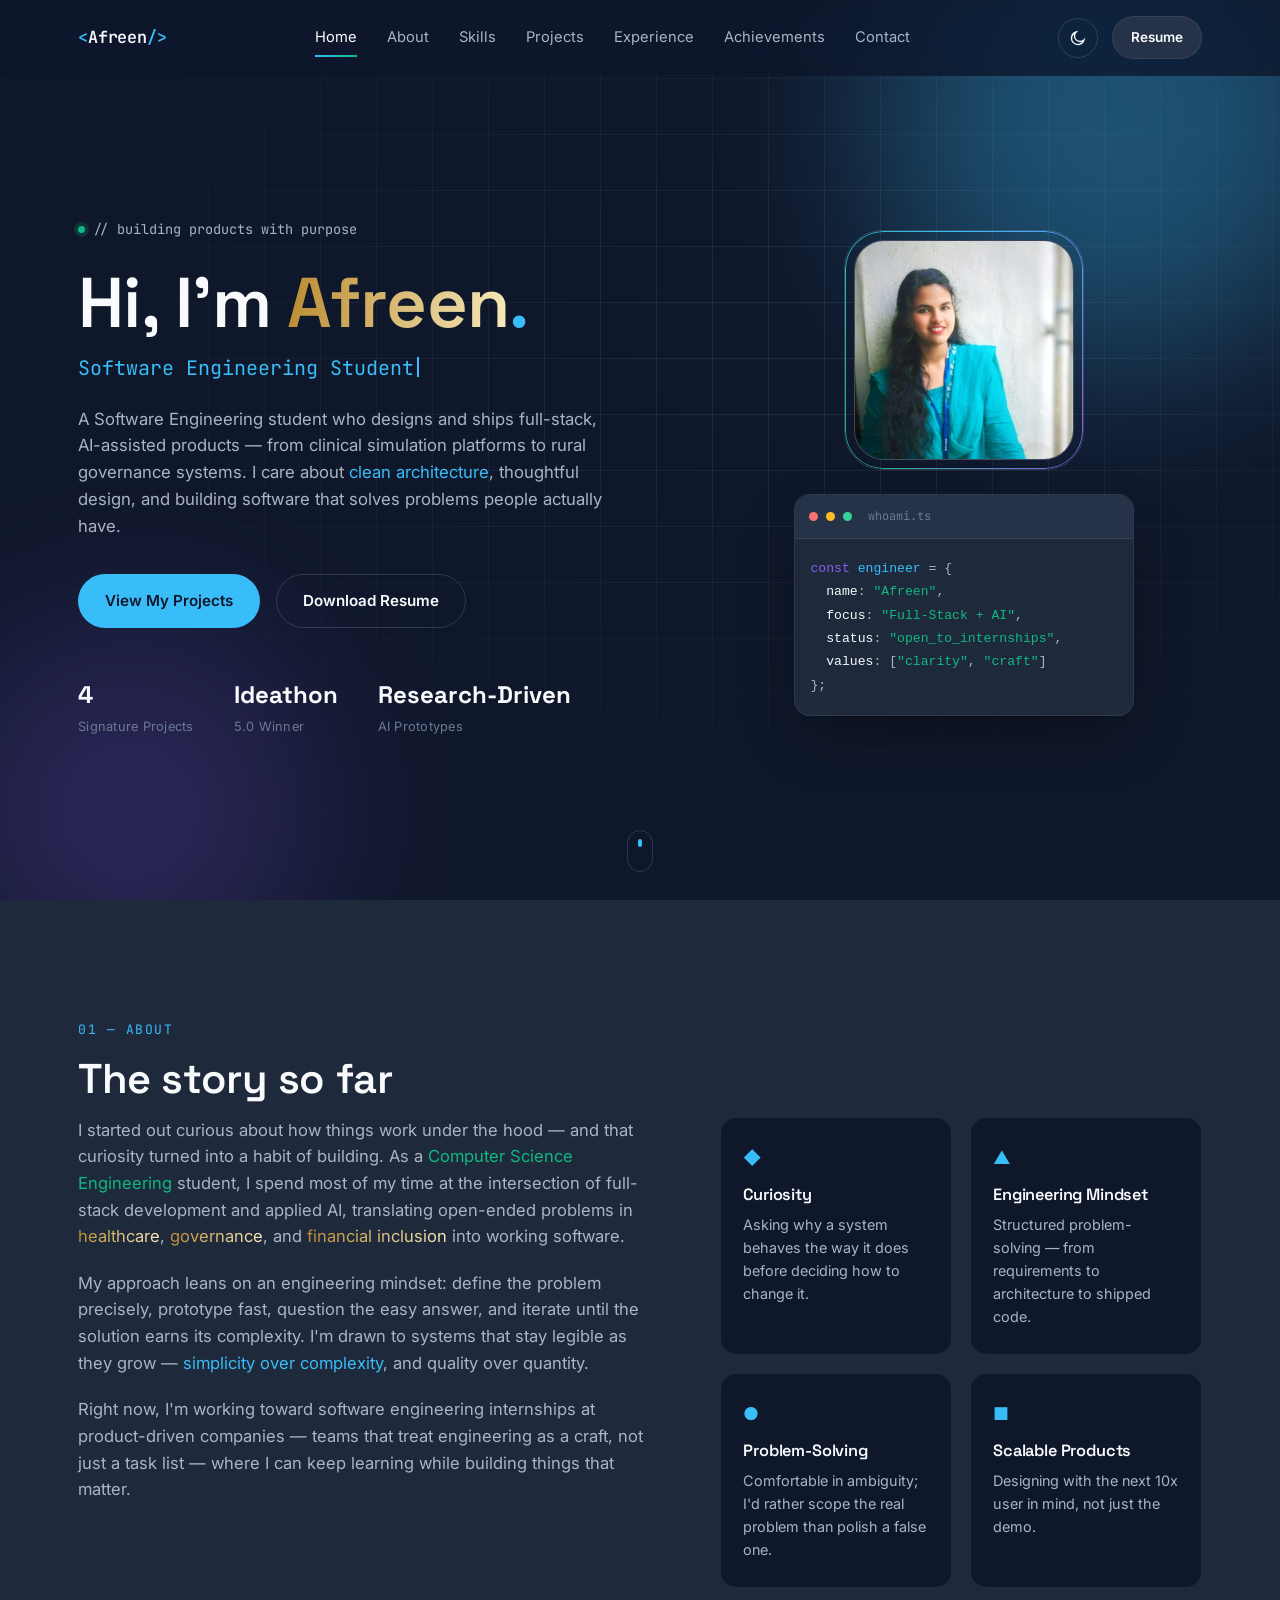
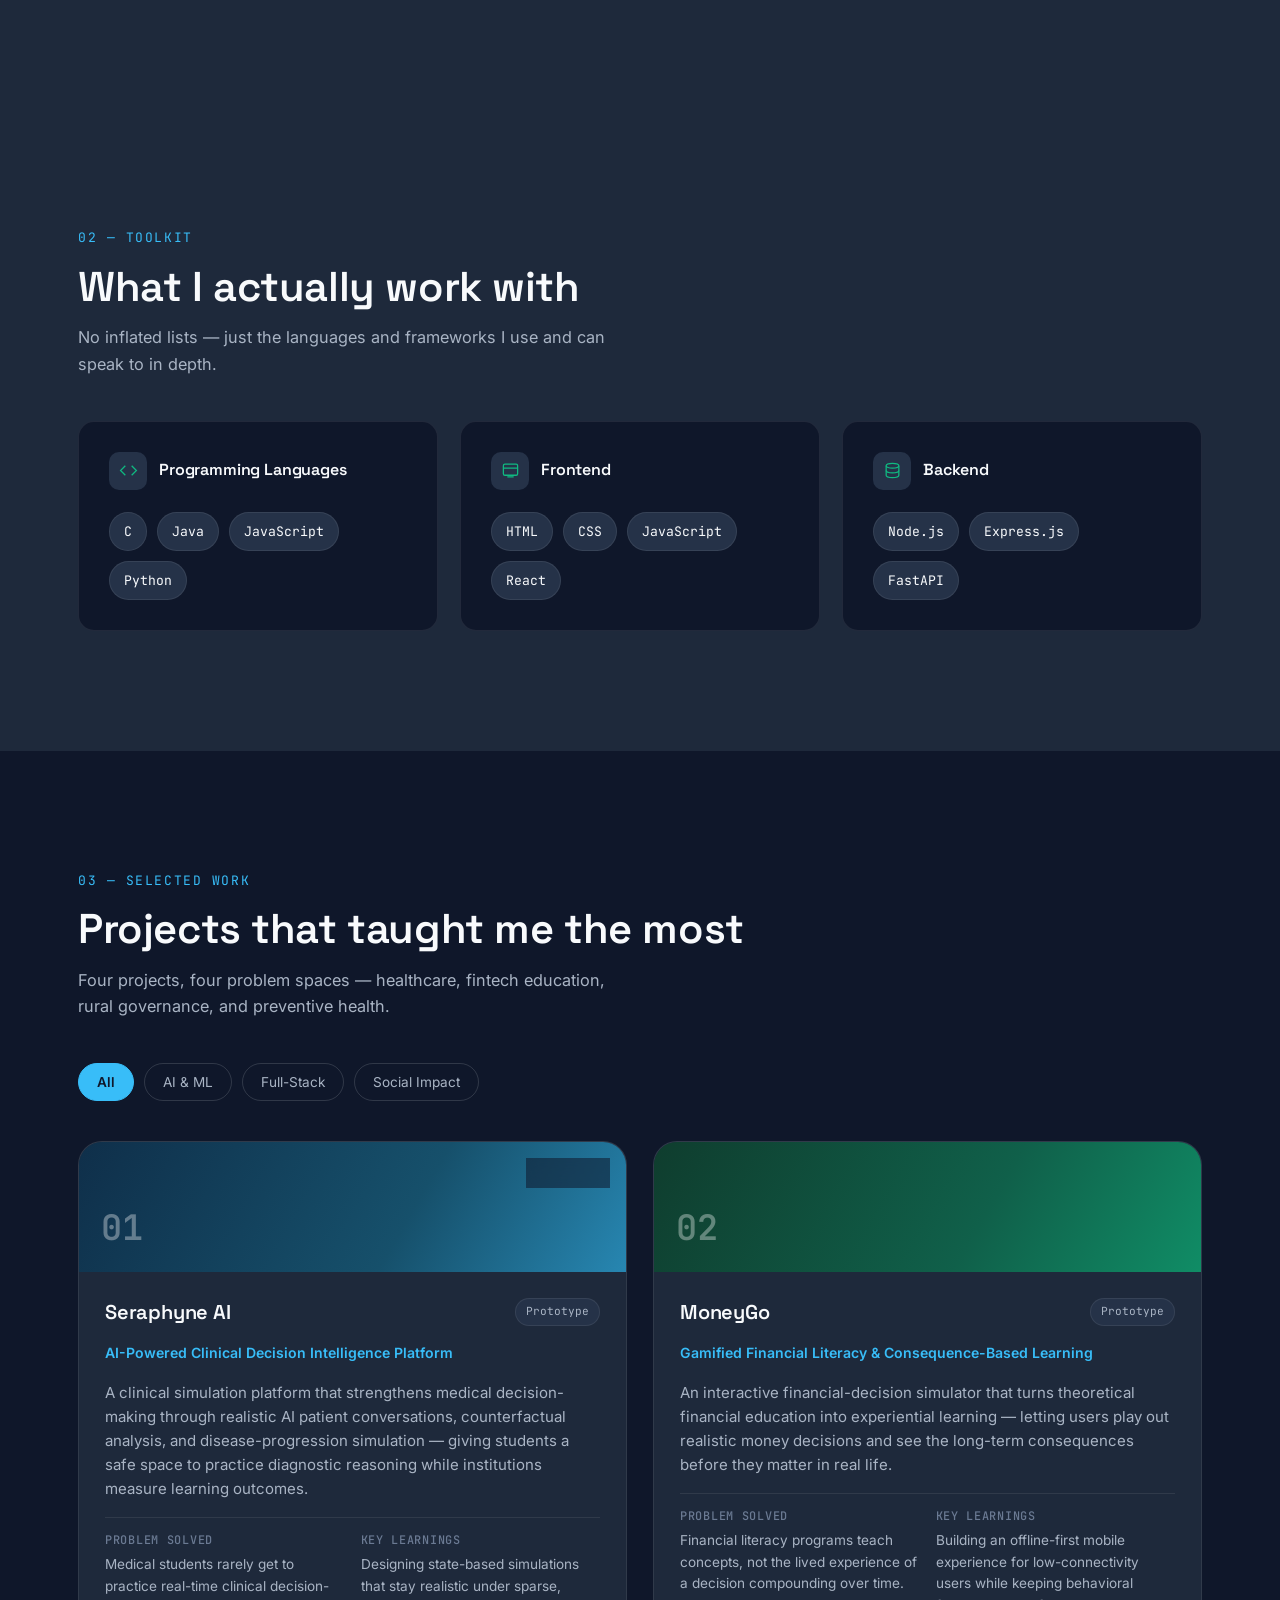
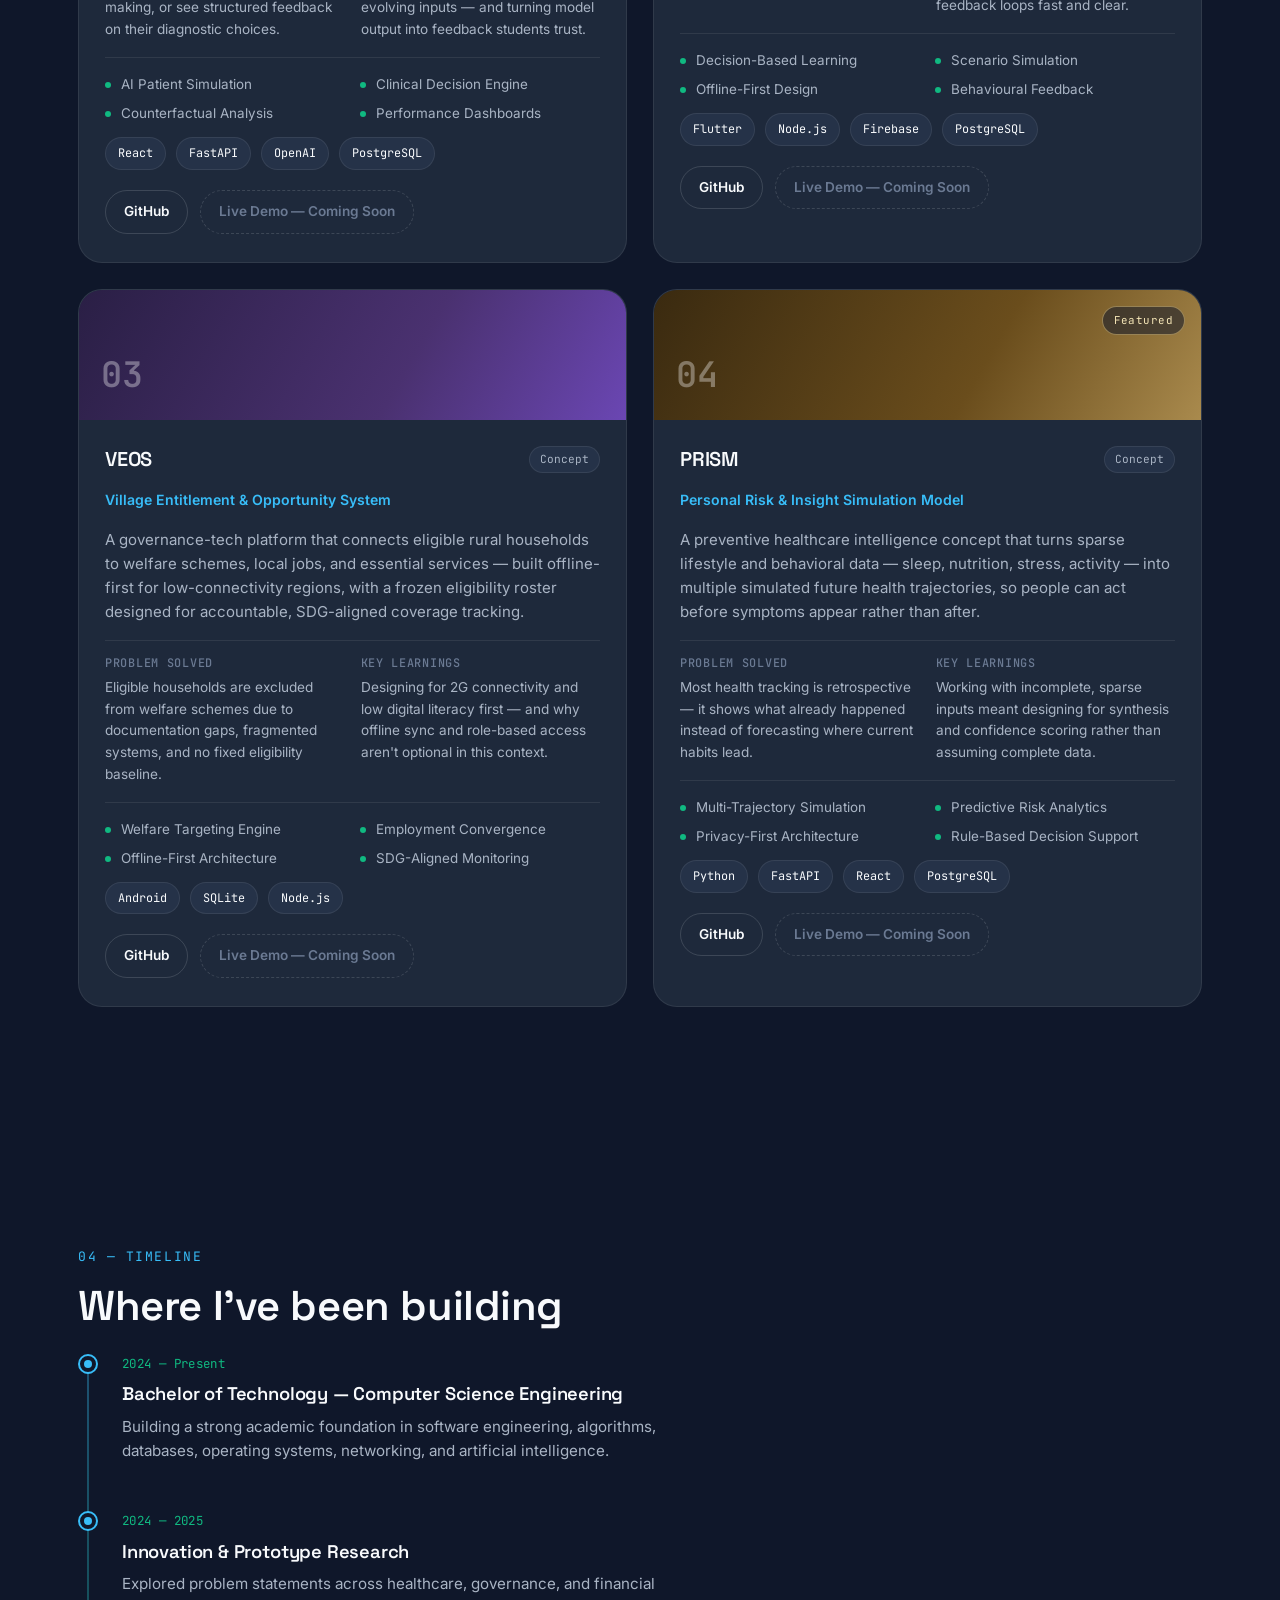
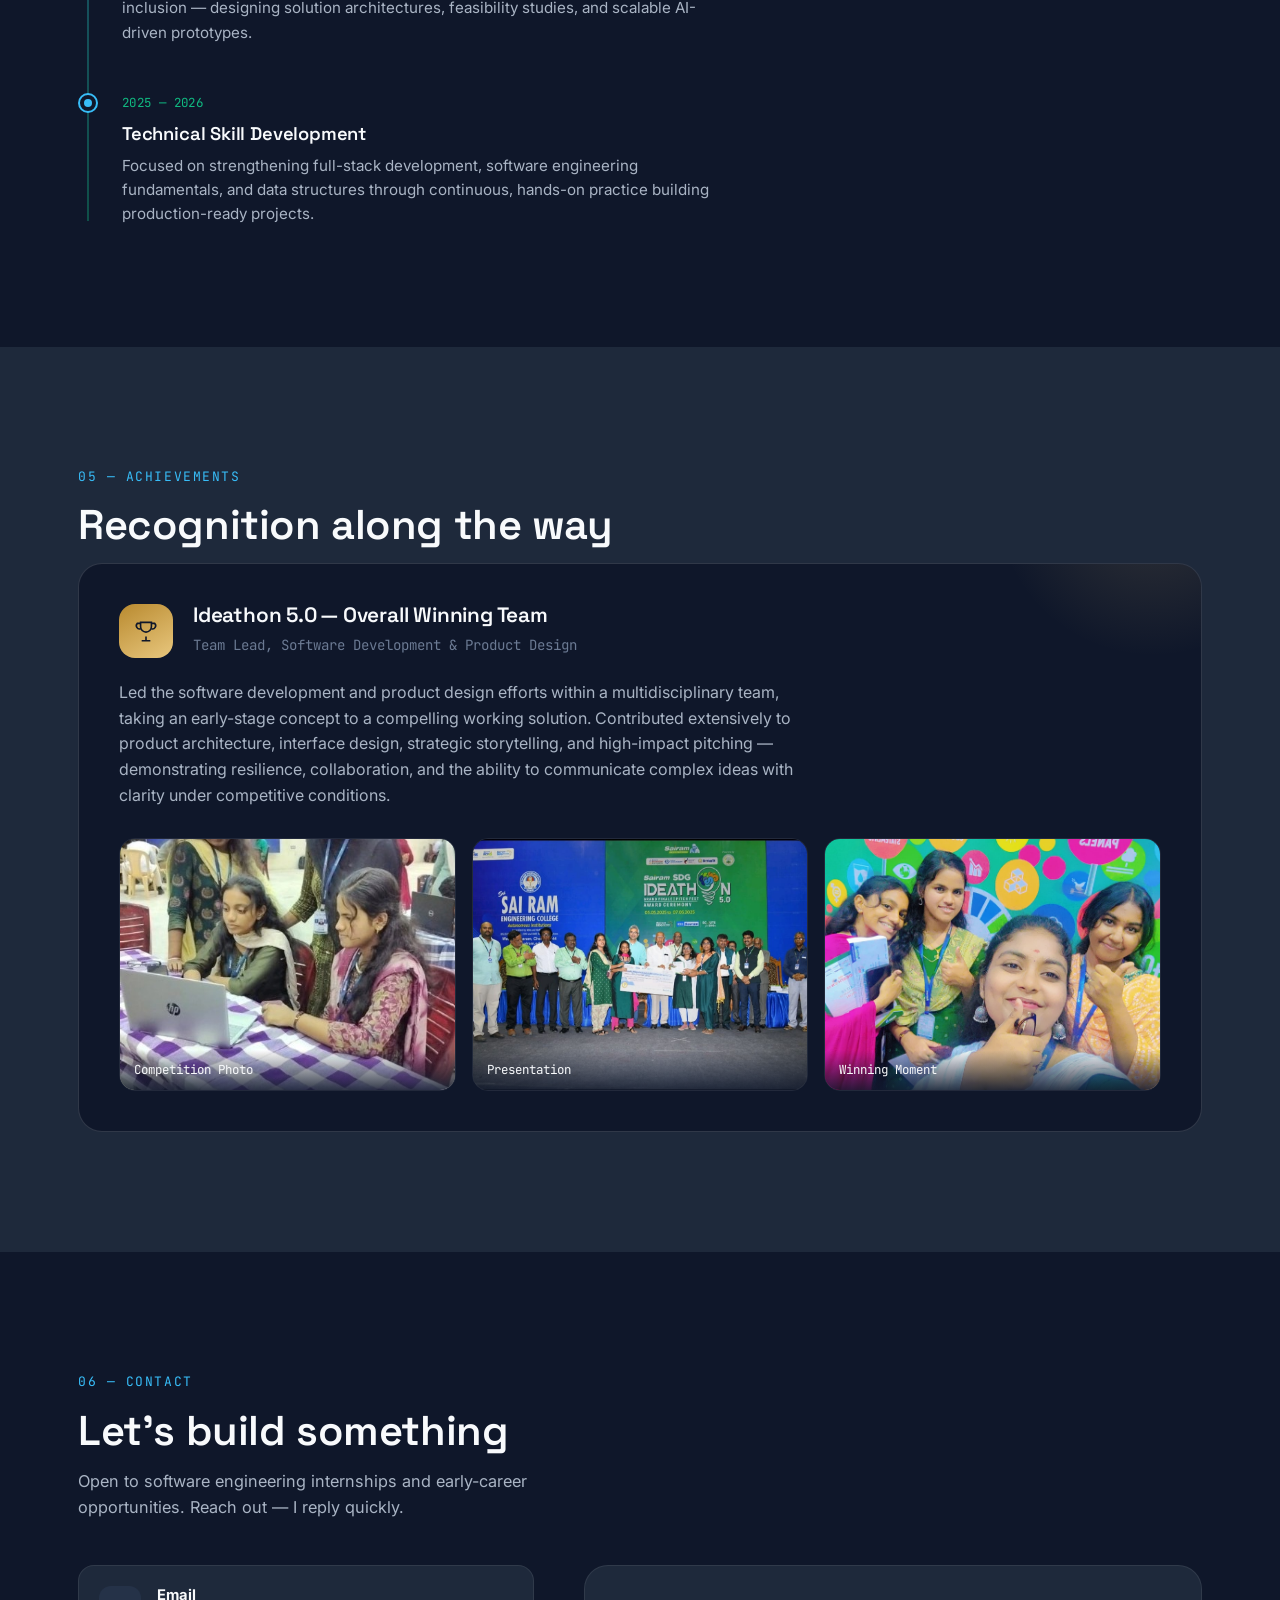
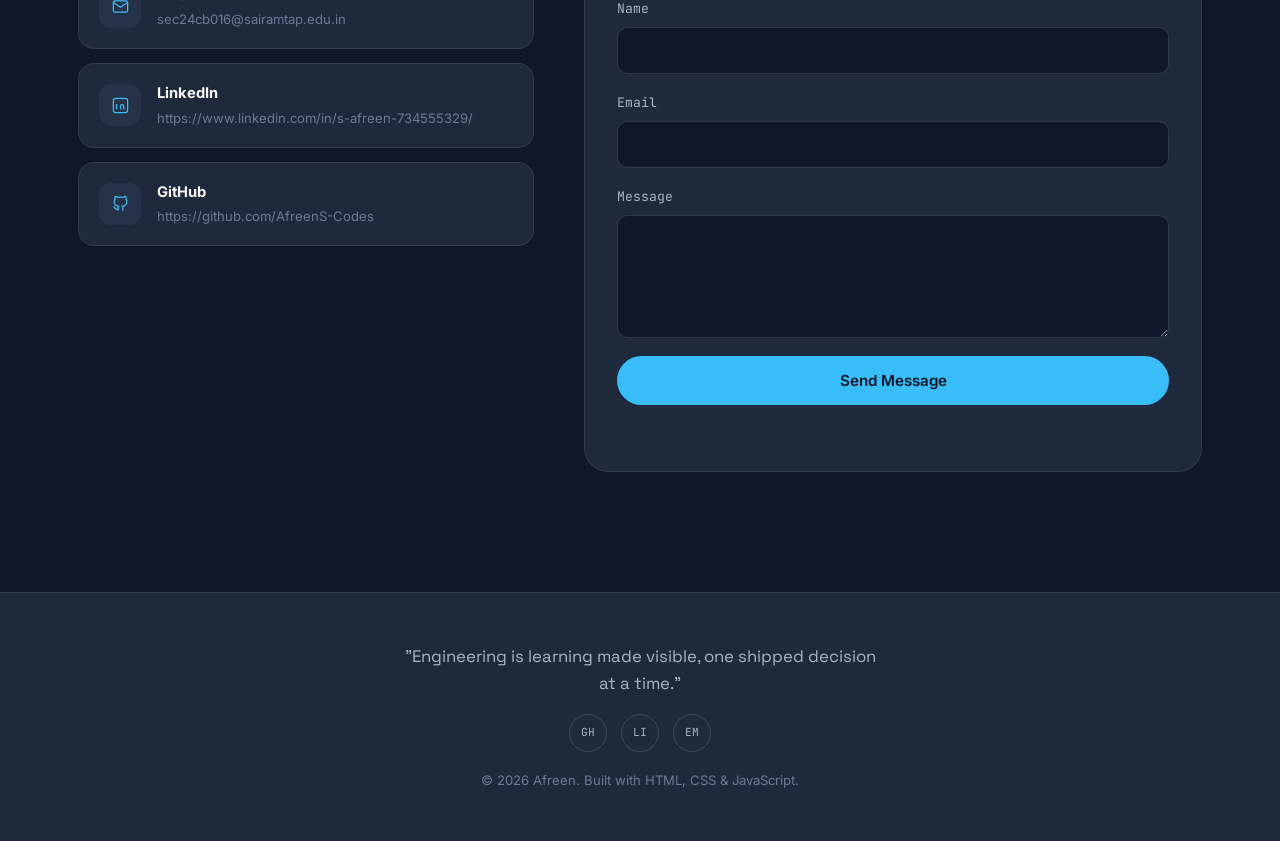
==== commit 03bd3db4: "Screenshots and Development made" ====
--- a/WebDev-L2-Portfolio/index.html
+++ b/WebDev-L2-Portfolio/index.html
@@ -1,58 +1,62 @@
 <!DOCTYPE html>
-<html lang="en" data-theme="dark">
+<html lang="en">
 <head>
-<meta charset="UTF-8" />
-<meta name="viewport" content="width=device-width, initial-scale=1.0" />
-<title>S AFREEN — Software Engineer & Product Builder</title>
-<meta name="description" content="Software engineering student building full-stack and AI-powered products. Portfolio of projects, skills, and experience." />
+<meta charset="UTF-8">
+<meta name="viewport" content="width=device-width, initial-scale=1.0">
+<title>Afreen — Software Engineering Student &amp; Full-Stack Developer</title>
+<meta name="description" content="Portfolio of Afreen — Software Engineering student building scalable, socially-impactful products across full-stack development and applied AI.">
 
 <!-- Open Graph -->
-<meta property="og:title" content="S Afreen — Software Engineer & Product Builder" />
-<meta property="og:description" content="Full-stack developer & AI enthusiast crafting thoughtful, scalable digital products." />
-<meta property="og:type" content="website" />
-
-<link rel="icon" href="data:image/svg+xml,%3Csvg xmlns='http://www.w3.org/2000/svg' viewBox='0 0 100 100'%3E%3Ctext y='.9em' font-size='90' fill='%2338BDF8'%3E%3C/%3E%3C/text%3E%3C/svg%3E" />
+<meta property="og:title" content="Afreen — Software Engineering Student & Full-Stack Developer">
+<meta property="og:description" content="Building scalable, socially-impactful software products. Explore projects in AI, governance-tech and fintech.">
+<meta property="og:type" content="website">
+
+<link rel="icon" href="data:image/svg+xml,%3Csvg xmlns='http://www.w3.org/2000/svg' viewBox='0 0 100 100'%3E%3Crect width='100' height='100' rx='22' fill='%230F172A'/%3E%3Ctext x='50' y='68' font-size='58' font-family='monospace' fill='%2338BDF8' text-anchor='middle'%3E&lt;/%3E%3C/text%3E%3C/svg%3E">
 
 <link rel="preconnect" href="https://fonts.googleapis.com">
-<link href="https://fonts.googleapis.com/css2?family=Sora:wght@300;400;500;600;700;800&family=Inter:wght@300;400;500;600;700&family=JetBrains+Mono:wght@400;500&display=swap" rel="stylesheet">
-
-<link rel="stylesheet" href="style.css" />
+<link rel="preconnect" href="https://fonts.gstatic.com" crossorigin>
+<link href="https://fonts.googleapis.com/css2?family=Space+Grotesk:wght@400;500;600;700&family=Inter:wght@400;500;600;700&family=JetBrains+Mono:wght@400;500;600&display=swap" rel="stylesheet">
+
+<link rel="stylesheet" href="style.css">
 </head>
-<body>
+<body class="theme-dark">
 
 <!-- ============ LOADER ============ -->
-<div class="loader" id="loader">
-  <div class="loader-mark">&lt;<span>/</span>&gt;</div>
-  <div class="loader-bar"><span></span></div>
+<div id="loader" aria-hidden="true">
+  <div class="loader-inner">
+    <span class="loader-bracket">&lt;</span>
+    <span class="loader-name">afreen</span>
+    <span class="loader-bracket">/&gt;</span>
+    <div class="loader-bar"><span></span></div>
+  </div>
 </div>
 
-<!-- ============ BACKGROUND GRID ============ -->
-<div class="bg-grid" aria-hidden="true"></div>
-
-<!-- ============ NAVBAR ============ -->
-<header class="navbar" id="navbar">
+<!-- ============ NAV ============ -->
+<header class="nav" id="nav">
   <div class="nav-inner">
-    <a href="#home" class="brand">S Afreen<span class="dot">.</span></a>
+    <a href="#home" class="logo" aria-label="Afreen — home">
+      <span class="logo-bracket">&lt;</span>Afreen<span class="logo-bracket">/&gt;</span>
+    </a>
 
     <nav class="nav-links" id="navLinks">
-      <a href="#home" class="nav-link active" data-nav>Home</a>
-      <a href="#about" class="nav-link" data-nav>About</a>
-      <a href="#skills" class="nav-link" data-nav>Skills</a>
-      <a href="#projects" class="nav-link" data-nav>Projects</a>
-      <a href="#experience" class="nav-link" data-nav>Experience</a>
-      <a href="#achievements" class="nav-link" data-nav>Achievements</a>
-      <a href="#certifications" class="nav-link" data-nav>Certifications</a>
-      <a href="#github" class="nav-link" data-nav>GitHub</a>
-      <a href="#contact" class="nav-link" data-nav>Contact</a>
+      <a href="#home" class="nav-link active">Home</a>
+      <a href="#about" class="nav-link">About</a>
+      <a href="#skills" class="nav-link">Skills</a>
+      <a href="#projects" class="nav-link">Projects</a>
+      <a href="#experience" class="nav-link">Experience</a>
+      <a href="#achievements" class="nav-link">Achievements</a>
+      <a href="#contact" class="nav-link">Contact</a>
     </nav>
 
     <div class="nav-actions">
-      <button class="theme-toggle" id="themeToggle" aria-label="Toggle light and dark mode">
-        <svg class="icon-sun" viewBox="0 0 24 24" width="18" height="18"><circle cx="12" cy="12" r="4"/><path d="M12 2v2M12 20v2M4.9 4.9l1.4 1.4M17.7 17.7l1.4 1.4M2 12h2M20 12h2M4.9 19.1l1.4-1.4M17.7 6.3l1.4-1.4" stroke="currentColor" stroke-width="1.6" fill="none" stroke-linecap="round"/></svg>
-        <svg class="icon-moon" viewBox="0 0 24 24" width="18" height="18"><path d="M20 14.5A8.5 8.5 0 1 1 9.5 4a7 7 0 0 0 10.5 10.5z" fill="currentColor"/></svg>
+      <button id="themeToggle" class="icon-btn" aria-label="Toggle light and dark mode" title="Toggle theme">
+        <svg class="icon-sun" viewBox="0 0 24 24" fill="none" stroke="currentColor" stroke-width="1.8"><circle cx="12" cy="12" r="4.2"/><path d="M12 2.5v2.4M12 19.1v2.4M4.5 12H2M22 12h-2.5M5.6 5.6l1.7 1.7M16.7 16.7l1.7 1.7M18.4 5.6l-1.7 1.7M7.3 16.7l-1.7 1.7"/></svg>
+        <svg class="icon-moon" viewBox="0 0 24 24" fill="none" stroke="currentColor" stroke-width="1.8"><path d="M20 14.5A8.5 8.5 0 1 1 9.5 4a7 7 0 0 0 10.5 10.5Z"/></svg>
       </button>
-      <a href="#resume" class="btn btn-ghost nav-resume">Resume</a>
-      <button class="hamburger" id="hamburger" aria-label="Open menu"><span></span><span></span><span></span></button>
+      <a href="assets/Resume.pdf" class="btn btn-ghost btn-small" download>Resume</a>
+      <button id="navToggle" class="nav-burger" aria-label="Open menu" aria-expanded="false">
+        <span></span><span></span><span></span>
+      </button>
     </div>
   </div>
 </header>
@@ -60,109 +64,127 @@
 <main>
 
   <!-- ============ HERO ============ -->
-  <section class="hero" id="home">
-    <div class="orb orb-cyan"></div>
-    <div class="orb orb-emerald"></div>
-
-    <div class="section-inner hero-inner">
-      <div class="hero-copy">
-        <p class="eyebrow reveal">// available for internships</p>
-        <h1 class="hero-title reveal">
-          Hi, I'm <span class="text-accent">S Afreen</span><br/>
-          I build <span class="gold-text">thoughtful</span> software.
+  <section id="home" class="hero">
+    <div class="hero-bg" aria-hidden="true">
+      <div class="grid-field"></div>
+      <div class="glow glow-cyan"></div>
+      <div class="glow glow-violet"></div>
+    </div>
+
+    <div class="hero-inner container">
+      <div class="hero-copy reveal">
+        <p class="eyebrow"><span class="eyebrow-dot"></span>// building products with purpose</p>
+        <h1 class="hero-title">
+          Hi, I'm <span class="gold-text">Afreen</span><span class="cursor-fixed">.</span>
         </h1>
-        <p class="hero-role reveal">
-          <span class="mono">$</span> <span id="typedRole" class="typed"></span><span class="cursor">|</span>
+        <p class="hero-role" id="typedRole" aria-live="polite"></p>
+        <p class="hero-desc">
+          A Software Engineering student who designs and ships full-stack, AI-assisted products —
+          from clinical simulation platforms to rural governance systems. I care about
+          <span class="accent-cyan">clean architecture</span>, thoughtful design, and building
+          software that solves problems people actually have.
         </p>
-        <p class="hero-desc reveal">
-          Software Engineering student crafting full-stack and AI-powered products —
-          from clean architecture to interfaces people actually enjoy using. Currently
-          seeking internships at product companies with strong engineering culture.
-        </p>
-
-        <div class="hero-ctas reveal">
+
+        <div class="hero-actions">
           <a href="#projects" class="btn btn-primary">View My Projects</a>
-          <a href="#resume" class="btn btn-outline">Download Resume</a>
-        </div>
-
-        <div class="hero-stats reveal">
+          <a href="resume.pdf" class="btn btn-outline" download>Download Resume</a>
+        </div>
+
+        <div class="hero-stats">
           <div class="stat">
-            <span class="stat-num" data-count="3">0</span><span class="stat-plus">+</span>
-            <p>Years Learning</p>
+            <span class="stat-num" data-count="4">0</span>
+            <span class="stat-label">Signature Projects</span>
           </div>
           <div class="stat">
-            <span class="stat-num" data-count="12">0</span><span class="stat-plus">+</span>
-            <p>Projects Built</p>
+            <span class="stat-num-static">Ideathon</span>
+            <span class="stat-label">5.0 Winner</span>
           </div>
           <div class="stat">
-            <span class="stat-num" data-count="6">0</span><span class="stat-plus">+</span>
-            <p>Technologies</p>
+            <span class="stat-num-static">Research-Driven</span>
+            <span class="stat-label">AI Prototypes</span>
           </div>
         </div>
       </div>
 
       <div class="hero-visual reveal">
-        <div class="avatar-frame">
-          <div class="avatar-placeholder">
-            <span>S Afreen</span>
-          </div>
-          <div class="floating-card card-1">
-            <span class="dot-green"></span> Building in public
-          </div>
-          <div class="floating-card card-2">
-            <span class="mono">&lt;/&gt;</span> Clean Architecture
-          </div>
-          <div class="floating-card card-3">
-            <span class="mono">AI</span> Human-centered ML
-          </div>
-        </div>
-      </div>
-    </div>
-
-    <a href="#about" class="scroll-cue" aria-label="Scroll down"><span></span></a>
+        <div class="profile-frame">
+          <div class="profile-photo">
+            <!-- Replace assets/profile.jpg with your photo -->
+            <img src="assets/profile.jpeg" alt="Afreen" onerror="this.parentElement.classList.add('img-fallback')">
+            <span class="fallback-initials">A</span>
+          </div>
+          <span class="profile-ring"></span>
+        </div>
+
+        <div class="terminal-card">
+          <div class="terminal-bar">
+            <span class="dot dot-r"></span><span class="dot dot-y"></span><span class="dot dot-g"></span>
+            <span class="terminal-title">whoami.ts</span>
+          </div>
+          <pre class="terminal-body"><code><span class="tk-key">const</span> <span class="tk-var">engineer</span> = {
+  <span class="tk-prop">name</span>: <span class="tk-str">"Afreen"</span>,
+  <span class="tk-prop">focus</span>: <span class="tk-str">"Full-Stack + AI"</span>,
+  <span class="tk-prop">status</span>: <span class="tk-str">"open_to_internships"</span>,
+  <span class="tk-prop">values</span>: [<span class="tk-str">"clarity"</span>, <span class="tk-str">"craft"</span>]
+};</code></pre>
+        </div>
+      </div>
+    </div>
+
+    <a href="#about" class="scroll-cue" aria-label="Scroll to about section">
+      <span></span>
+    </a>
   </section>
 
   <!-- ============ ABOUT ============ -->
-  <section class="about" id="about">
-    <div class="section-inner">
-      <p class="eyebrow reveal center">// about</p>
-      <h2 class="section-title reveal center">Not just code — <span class="gold-text">considered</span> engineering.</h2>
+  <section id="about" class="section about">
+    <div class="container">
+      <p class="section-eyebrow reveal">01 — About</p>
+      <h2 class="section-title reveal">The story so far</h2>
 
       <div class="about-grid">
         <div class="about-copy reveal">
           <p>
-            I'm a Software Engineering student who got hooked on the moment an idea turns into
-            something people can actually touch — a button that responds, a model that predicts,
-            an interface that just makes sense. That moment is what keeps me building.
+            I started out curious about how things work under the hood — and that curiosity turned
+            into a habit of building. As a <span class="accent-emerald">Computer Science Engineering</span>
+            student, I spend most of my time at the intersection of full-stack development and
+            applied AI, translating open-ended problems in <span class="gold-text">healthcare</span>,
+            <span class="gold-text"> governance</span>, and <span class="gold-text">financial inclusion</span>
+            into working software.
           </p>
           <p>
-            My focus sits at the intersection of <strong>full-stack development</strong> and
-            <strong> applied AI</strong> — I like systems that are fast underneath and simple on
-            the surface. I'm working toward internships at product-led companies where engineering
-            quality and thoughtful design are treated as the same discipline, not two departments.
+            My approach leans on an engineering mindset: define the problem precisely, prototype fast,
+            question the easy answer, and iterate until the solution earns its complexity. I'm drawn to
+            systems that stay legible as they grow — <span class="accent-cyan">simplicity over
+            complexity</span>, and quality over quantity.
           </p>
-        </div>
-
-        <div class="trait-grid">
-          <div class="trait-card reveal">
-            <span class="trait-icon">◆</span>
-            <h3>Curiosity-driven</h3>
-            <p>I default to "how does this actually work" before "how do I use this."</p>
-          </div>
-          <div class="trait-card reveal">
-            <span class="trait-icon">◆</span>
-            <h3>Engineering mindset</h3>
-            <p>Clear architecture and readable code, chosen over clever shortcuts.</p>
-          </div>
-          <div class="trait-card reveal">
-            <span class="trait-icon">◆</span>
-            <h3>Problem-first</h3>
-            <p>Every project starts from a real friction point, not a tech stack.</p>
-          </div>
-          <div class="trait-card reveal">
-            <span class="trait-icon">◆</span>
-            <h3>Always iterating</h3>
-            <p>Ship, measure, refine — the loop matters more than the first draft.</p>
+          <p>
+            Right now, I'm working toward software engineering internships at product-driven companies —
+            teams that treat engineering as a craft, not just a task list — where I can keep learning
+            while building things that matter.
+          </p>
+        </div>
+
+        <div class="about-values reveal">
+          <div class="value-card">
+            <span class="value-icon">◆</span>
+            <h3>Curiosity</h3>
+            <p>Asking why a system behaves the way it does before deciding how to change it.</p>
+          </div>
+          <div class="value-card">
+            <span class="value-icon">▲</span>
+            <h3>Engineering Mindset</h3>
+            <p>Structured problem-solving — from requirements to architecture to shipped code.</p>
+          </div>
+          <div class="value-card">
+            <span class="value-icon">●</span>
+            <h3>Problem-Solving</h3>
+            <p>Comfortable in ambiguity; I'd rather scope the real problem than polish a false one.</p>
+          </div>
+          <div class="value-card">
+            <span class="value-icon">■</span>
+            <h3>Scalable Products</h3>
+            <p>Designing with the next 10x user in mind, not just the demo.</p>
           </div>
         </div>
       </div>
@@ -170,74 +192,295 @@
   </section>
 
   <!-- ============ SKILLS ============ -->
-  <section class="skills" id="skills">
-    <div class="section-inner">
-      <p class="eyebrow reveal center">// skills</p>
-      <h2 class="section-title reveal center">A toolkit built for <span class="gold-text">shipping</span>.</h2>
-
-      <div class="skills-grid" id="skillsGrid">
-        <!-- Skill cards injected identically in HTML for no-JS fallback -->
+  <section id="skills" class="section skills">
+    <div class="container">
+      <p class="section-eyebrow reveal">02 — Toolkit</p>
+      <h2 class="section-title reveal">What I actually work with</h2>
+      <p class="section-sub reveal">No inflated lists — just the languages and frameworks I use and can speak to in depth.</p>
+
+      <div class="skills-grid">
+        <div class="skill-card reveal">
+          <div class="skill-card-head">
+            <span class="skill-icon" aria-hidden="true">
+              <svg viewBox="0 0 24 24" fill="none" stroke="currentColor" stroke-width="1.6"><polyline points="8 6 2 12 8 18"/><polyline points="16 6 22 12 16 18"/></svg>
+            </span>
+            <h3>Programming Languages</h3>
+          </div>
+          <div class="chip-row">
+            <span class="chip">C</span>
+            <span class="chip">Java</span>
+            <span class="chip">JavaScript</span>
+            <span class="chip">Python</span>
+          </div>
+        </div>
+
+        <div class="skill-card reveal">
+          <div class="skill-card-head">
+            <span class="skill-icon" aria-hidden="true">
+              <svg viewBox="0 0 24 24" fill="none" stroke="currentColor" stroke-width="1.6"><rect x="3" y="4" width="18" height="14" rx="2"/><path d="M3 9h18M8 20h8"/></svg>
+            </span>
+            <h3>Frontend</h3>
+          </div>
+          <div class="chip-row">
+            <span class="chip">HTML</span>
+            <span class="chip">CSS</span>
+            <span class="chip">JavaScript</span>
+            <span class="chip">React</span>
+          </div>
+        </div>
+
+        <div class="skill-card reveal">
+          <div class="skill-card-head">
+            <span class="skill-icon" aria-hidden="true">
+              <svg viewBox="0 0 24 24" fill="none" stroke="currentColor" stroke-width="1.6"><ellipse cx="12" cy="6" rx="8" ry="3"/><path d="M4 6v12c0 1.7 3.6 3 8 3s8-1.3 8-3V6"/><path d="M4 12c0 1.7 3.6 3 8 3s8-1.3 8-3"/></svg>
+            </span>
+            <h3>Backend</h3>
+          </div>
+          <div class="chip-row">
+            <span class="chip">Node.js</span>
+            <span class="chip">Express.js</span>
+            <span class="chip">FastAPI</span>
+          </div>
+        </div>
       </div>
     </div>
   </section>
 
   <!-- ============ PROJECTS ============ -->
-  <section class="projects" id="projects">
-    <div class="section-inner">
-      <p class="eyebrow reveal center">// projects</p>
-      <h2 class="section-title reveal center">Selected <span class="gold-text">work</span>.</h2>
-
-      <div class="project-controls reveal">
-        <div class="filter-group" id="filterGroup">
-          <button class="filter-btn active" data-filter="all">All</button>
-          <button class="filter-btn" data-filter="fullstack">Full-Stack</button>
-          <button class="filter-btn" data-filter="ai">AI / ML</button>
-          <button class="filter-btn" data-filter="frontend">Frontend</button>
-        </div>
-        <div class="search-box">
-          <svg viewBox="0 0 24 24" width="16" height="16"><circle cx="11" cy="11" r="7" stroke="currentColor" fill="none" stroke-width="1.6"/><path d="M20 20l-3.5-3.5" stroke="currentColor" stroke-width="1.6" stroke-linecap="round"/></svg>
-          <input type="text" id="projectSearch" placeholder="Search projects…" />
-        </div>
-      </div>
-
-      <div class="project-grid" id="projectGrid"><!-- injected by JS --></div>
+  <section id="projects" class="section projects">
+    <div class="container">
+      <p class="section-eyebrow reveal">03 — Selected Work</p>
+      <h2 class="section-title reveal">Projects that taught me the most</h2>
+      <p class="section-sub reveal">Four projects, four problem spaces — healthcare, fintech education, rural governance, and preventive health.</p>
+
+      <div class="project-filters reveal" role="tablist" aria-label="Filter projects by domain">
+        <button class="filter-btn active" data-filter="all">All</button>
+        <button class="filter-btn" data-filter="ai">AI &amp; ML</button>
+        <button class="filter-btn" data-filter="fullstack">Full-Stack</button>
+        <button class="filter-btn" data-filter="impact">Social Impact</button>
+      </div>
+
+      <div class="project-grid" id="projectGrid">
+
+        <!-- Project 1 -->
+        <article class="project-card reveal" data-tags="ai fullstack impact" data-status="Prototype">
+          <div class="project-media grad-1">
+            <span class="project-index">01</span>
+            <span class="featured-badge">Featured</span>
+          </div>
+          <div class="project-body">
+            <div class="project-top">
+              <h3>Seraphyne AI</h3>
+              <span class="status-pill">Prototype</span>
+            </div>
+            <p class="project-tagline">AI-Powered Clinical Decision Intelligence Platform</p>
+            <p class="project-desc">
+              A clinical simulation platform that strengthens medical decision-making through
+              realistic AI patient conversations, counterfactual analysis, and disease-progression
+              simulation — giving students a safe space to practice diagnostic reasoning while
+              institutions measure learning outcomes.
+            </p>
+            <div class="project-detail-row">
+              <div>
+                <h4>Problem solved</h4>
+                <p>Medical students rarely get to practice real-time clinical decision-making, or see structured feedback on their diagnostic choices.</p>
+              </div>
+              <div>
+                <h4>Key learnings</h4>
+                <p>Designing state-based simulations that stay realistic under sparse, evolving inputs — and turning model output into feedback students trust.</p>
+              </div>
+            </div>
+            <ul class="highlight-list">
+              <li>AI Patient Simulation</li>
+              <li>Clinical Decision Engine</li>
+              <li>Counterfactual Analysis</li>
+              <li>Performance Dashboards</li>
+            </ul>
+            <div class="chip-row tech-row">
+              <span class="chip chip-sm">React</span>
+              <span class="chip chip-sm">FastAPI</span>
+              <span class="chip chip-sm">OpenAI</span>
+              <span class="chip chip-sm">PostgreSQL</span>
+            </div>
+            <div class="project-actions">
+              <a href="#" class="btn btn-outline btn-small">GitHub</a>
+              <span class="btn btn-disabled btn-small" title="Not deployed yet">Live Demo — Coming Soon</span>
+            </div>
+          </div>
+        </article>
+
+        <!-- Project 2 -->
+        <article class="project-card reveal" data-tags="fullstack impact" data-status="Prototype">
+          <div class="project-media grad-2">
+            <span class="project-index">02</span>
+          </div>
+          <div class="project-body">
+            <div class="project-top">
+              <h3>MoneyGo</h3>
+              <span class="status-pill">Prototype</span>
+            </div>
+            <p class="project-tagline">Gamified Financial Literacy &amp; Consequence-Based Learning</p>
+            <p class="project-desc">
+              An interactive financial-decision simulator that turns theoretical financial education
+              into experiential learning — letting users play out realistic money decisions and see
+              the long-term consequences before they matter in real life.
+            </p>
+            <div class="project-detail-row">
+              <div>
+                <h4>Problem solved</h4>
+                <p>Financial literacy programs teach concepts, not the lived experience of a decision compounding over time.</p>
+              </div>
+              <div>
+                <h4>Key learnings</h4>
+                <p>Building an offline-first mobile experience for low-connectivity users while keeping behavioral feedback loops fast and clear.</p>
+              </div>
+            </div>
+            <ul class="highlight-list">
+              <li>Decision-Based Learning</li>
+              <li>Scenario Simulation</li>
+              <li>Offline-First Design</li>
+              <li>Behavioural Feedback</li>
+            </ul>
+            <div class="chip-row tech-row">
+              <span class="chip chip-sm">Flutter</span>
+              <span class="chip chip-sm">Node.js</span>
+              <span class="chip chip-sm">Firebase</span>
+              <span class="chip chip-sm">PostgreSQL</span>
+            </div>
+            <div class="project-actions">
+              <a href="#" class="btn btn-outline btn-small">GitHub</a>
+              <span class="btn btn-disabled btn-small" title="Not deployed yet">Live Demo — Coming Soon</span>
+            </div>
+          </div>
+        </article>
+
+        <!-- Project 3 -->
+        <article class="project-card reveal" data-tags="impact fullstack" data-status="Concept">
+          <div class="project-media grad-3">
+            <span class="project-index">03</span>
+          </div>
+          <div class="project-body">
+            <div class="project-top">
+              <h3>VEOS</h3>
+              <span class="status-pill">Concept</span>
+            </div>
+            <p class="project-tagline">Village Entitlement &amp; Opportunity System</p>
+            <p class="project-desc">
+              A governance-tech platform that connects eligible rural households to welfare schemes,
+              local jobs, and essential services — built offline-first for low-connectivity regions,
+              with a frozen eligibility roster designed for accountable, SDG-aligned coverage tracking.
+            </p>
+            <div class="project-detail-row">
+              <div>
+                <h4>Problem solved</h4>
+                <p>Eligible households are excluded from welfare schemes due to documentation gaps, fragmented systems, and no fixed eligibility baseline.</p>
+              </div>
+              <div>
+                <h4>Key learnings</h4>
+                <p>Designing for 2G connectivity and low digital literacy first — and why offline sync and role-based access aren't optional in this context.</p>
+              </div>
+            </div>
+            <ul class="highlight-list">
+              <li>Welfare Targeting Engine</li>
+              <li>Employment Convergence</li>
+              <li>Offline-First Architecture</li>
+              <li>SDG-Aligned Monitoring</li>
+            </ul>
+            <div class="chip-row tech-row">
+              <span class="chip chip-sm">Android</span>
+              <span class="chip chip-sm">SQLite</span>
+              <span class="chip chip-sm">Node.js</span>
+            </div>
+            <div class="project-actions">
+              <a href="#" class="btn btn-outline btn-small">GitHub</a>
+              <span class="btn btn-disabled btn-small" title="Not deployed yet">Live Demo — Coming Soon</span>
+            </div>
+          </div>
+        </article>
+
+        <!-- Project 4 -->
+        <article class="project-card reveal" data-tags="ai impact" data-status="Concept">
+          <div class="project-media grad-4">
+            <span class="project-index">04</span>
+            <span class="featured-badge">Featured</span>
+          </div>
+          <div class="project-body">
+            <div class="project-top">
+              <h3>PRISM</h3>
+              <span class="status-pill">Concept</span>
+            </div>
+            <p class="project-tagline">Personal Risk &amp; Insight Simulation Model</p>
+            <p class="project-desc">
+              A preventive healthcare intelligence concept that turns sparse lifestyle and behavioral
+              data — sleep, nutrition, stress, activity — into multiple simulated future health
+              trajectories, so people can act before symptoms appear rather than after.
+            </p>
+            <div class="project-detail-row">
+              <div>
+                <h4>Problem solved</h4>
+                <p>Most health tracking is retrospective — it shows what already happened instead of forecasting where current habits lead.</p>
+              </div>
+              <div>
+                <h4>Key learnings</h4>
+                <p>Working with incomplete, sparse inputs meant designing for synthesis and confidence scoring rather than assuming complete data.</p>
+              </div>
+            </div>
+            <ul class="highlight-list">
+              <li>Multi-Trajectory Simulation</li>
+              <li>Predictive Risk Analytics</li>
+              <li>Privacy-First Architecture</li>
+              <li>Rule-Based Decision Support</li>
+            </ul>
+            <div class="chip-row tech-row">
+              <span class="chip chip-sm">Python</span>
+              <span class="chip chip-sm">FastAPI</span>
+              <span class="chip chip-sm">React</span>
+              <span class="chip chip-sm">PostgreSQL</span>
+            </div>
+            <div class="project-actions">
+              <a href="#" class="btn btn-outline btn-small">GitHub</a>
+              <span class="btn btn-disabled btn-small" title="Not deployed yet">Live Demo — Coming Soon</span>
+            </div>
+          </div>
+        </article>
+
+      </div>
+
+      <p class="project-empty" id="projectEmpty" hidden>No projects match this filter yet.</p>
     </div>
   </section>
 
   <!-- ============ EXPERIENCE ============ -->
-  <section class="experience" id="experience">
-    <div class="section-inner">
-      <p class="eyebrow reveal center">// experience</p>
-      <h2 class="section-title reveal center">Where I've been <span class="gold-text">building</span>.</h2>
+  <section id="experience" class="section experience">
+    <div class="container">
+      <p class="section-eyebrow reveal">04 — Timeline</p>
+      <h2 class="section-title reveal">Where I've been building</h2>
 
       <div class="timeline">
         <div class="timeline-item reveal">
-          <div class="timeline-dot"></div>
+          <div class="timeline-marker"></div>
           <div class="timeline-content">
-            <span class="timeline-date">2025 — Present</span>
-            <h3>Software Engineering Intern <span class="badge-status">Placeholder</span></h3>
-            <p class="timeline-org">Company Name</p>
-            <p>Contributed to a full-stack product feature end-to-end, working across the API layer
-            and the client, in an agile team environment.</p>
-          </div>
-        </div>
+            <span class="timeline-date">2024 — Present</span>
+            <h3>Bachelor of Technology — Computer Science Engineering</h3>
+            <p>Building a strong academic foundation in software engineering, algorithms, databases, operating systems, networking, and artificial intelligence.</p>
+          </div>
+        </div>
+
         <div class="timeline-item reveal">
-          <div class="timeline-dot"></div>
+          <div class="timeline-marker"></div>
           <div class="timeline-content">
             <span class="timeline-date">2024 — 2025</span>
-            <h3>Freelance Web Developer</h3>
-            <p class="timeline-org">Self-employed</p>
-            <p>Designed and shipped responsive websites for small businesses, handling everything
-            from client discovery to deployment.</p>
-          </div>
-        </div>
+            <h3>Innovation &amp; Prototype Research</h3>
+            <p>Explored problem statements across healthcare, governance, and financial inclusion — designing solution architectures, feasibility studies, and scalable AI-driven prototypes.</p>
+          </div>
+        </div>
+
         <div class="timeline-item reveal">
-          <div class="timeline-dot"></div>
+          <div class="timeline-marker"></div>
           <div class="timeline-content">
-            <span class="timeline-date">2022 — Present</span>
-            <h3>B.Sc. Software Engineering</h3>
-            <p class="timeline-org">University Name</p>
-            <p>Coursework in data structures, systems design, databases, and applied machine learning.</p>
+            <span class="timeline-date">2025 — 2026</span>
+            <h3>Technical Skill Development</h3>
+            <p>Focused on strengthening full-stack development, software engineering fundamentals, and data structures through continuous, hands-on practice building production-ready projects.</p>
           </div>
         </div>
       </div>
@@ -245,140 +488,97 @@
   </section>
 
   <!-- ============ ACHIEVEMENTS ============ -->
-  <section class="achievements" id="achievements">
-    <div class="section-inner">
-      <p class="eyebrow reveal center">// achievements</p>
-      <h2 class="section-title reveal center">Milestones worth <span class="gold-text">noting</span>.</h2>
-
-      <div class="achieve-grid">
-        <div class="achieve-card reveal">
-          <span class="achieve-icon">🏆</span>
-          <h3>1st Place — University Hackathon</h3>
-          <p>Led a 4-person team to build an AI-assisted accessibility tool in 36 hours.</p>
-        </div>
-        <div class="achieve-card reveal">
-          <span class="achieve-icon">⭐</span>
-          <h3>Dean's List, 3 Consecutive Terms</h3>
-          <p>Recognized for academic performance in the Software Engineering program.</p>
-        </div>
-        <div class="achieve-card reveal">
-          <span class="achieve-icon">🚀</span>
-          <h3>Open Source Contributor</h3>
-          <p>Merged contributions to a developer-tooling library used by 1,000+ projects.</p>
-        </div>
-        <div class="achieve-card reveal">
-          <span class="achieve-icon">🎤</span>
-          <h3>Speaker — Campus Tech Talk</h3>
-          <p>Presented on "Designing APIs That Don't Break" to 100+ students.</p>
+  <section id="achievements" class="section achievements">
+    <div class="container">
+      <p class="section-eyebrow reveal">05 — Achievements</p>
+      <h2 class="section-title reveal">Recognition along the way</h2>
+
+      <div class="achievement-card reveal">
+        <div class="achievement-head">
+          <span class="trophy" aria-hidden="true">
+            <svg viewBox="0 0 24 24" fill="none" stroke="currentColor" stroke-width="1.5"><path d="M8 21h8M12 17v4M7 4h10v4a5 5 0 0 1-10 0V4Z"/><path d="M7 5H4a3 3 0 0 0 3 5M17 5h3a3 3 0 0 1-3 5"/></svg>
+          </span>
+          <div>
+            <h3>Ideathon 5.0 — Overall Winning Team</h3>
+            <p class="achievement-sub">Team Lead, Software Development &amp; Product Design</p>
+          </div>
+        </div>
+        <p class="achievement-body">
+          Led the software development and product design efforts within a multidisciplinary team,
+          taking an early-stage concept to a compelling working solution. Contributed extensively to
+          product architecture, interface design, strategic storytelling, and high-impact pitching —
+          demonstrating resilience, collaboration, and the ability to communicate complex ideas with
+          clarity under competitive conditions.
+        </p>
+
+        <div class="achievement-gallery">
+          <figure class="gallery-photo">
+            <img src="assets/competition.jpg" alt="Ideathon 5.0 competition photo">
+            <figcaption>Competition Photo</figcaption>
+          </figure>
+        <figure class="gallery-photo">
+          <img src="assets/winning.jpeg" alt="Team presenting at Ideathon 5.0">
+          <figcaption>Presentation</figcaption>
+        </figure>
+        <figure class="gallery-photo">
+          <img src="assets/pitching.jpeg" alt="Team celebrating the win at Ideathon 5.0">
+          <figcaption>Winning Moment</figcaption>
+        </figure>
+        </div>
         </div>
       </div>
     </div>
   </section>
 
-  <!-- ============ CERTIFICATIONS ============ -->
-  <section class="certifications" id="certifications">
-    <div class="section-inner">
-      <p class="eyebrow reveal center">// certifications</p>
-      <h2 class="section-title reveal center">Continuous <span class="gold-text">learning</span>.</h2>
-
-      <div class="cert-grid">
-        <div class="cert-card reveal">
-          <div class="cert-head">
-            <span class="cert-icon">◆</span>
-            <span class="cert-year">2025</span>
-          </div>
-          <h3>AWS Certified Cloud Practitioner</h3>
-          <p>Amazon Web Services</p>
-        </div>
-        <div class="cert-card reveal">
-          <div class="cert-head">
-            <span class="cert-icon">◆</span>
-            <span class="cert-year">2024</span>
-          </div>
-          <h3>Machine Learning Specialization</h3>
-          <p>DeepLearning.AI</p>
-        </div>
-        <div class="cert-card reveal">
-          <div class="cert-head">
-            <span class="cert-icon">◆</span>
-            <span class="cert-year">2024</span>
-          </div>
-          <h3>Full-Stack Web Development</h3>
-          <p>Meta / Coursera</p>
-        </div>
-        <div class="cert-card reveal">
-          <div class="cert-head">
-            <span class="cert-icon">◆</span>
-            <span class="cert-year">2023</span>
-          </div>
-          <h3>Google UX Design Certificate</h3>
-          <p>Google Career Certificates</p>
-        </div>
-      </div>
-    </div>
-  </section>
-
-  <!-- ============ GITHUB ACTIVITY ============ -->
-  <section class="github" id="github">
-    <div class="section-inner">
-      <p class="eyebrow reveal center">// github activity</p>
-      <h2 class="section-title reveal center">Building in the <span class="gold-text">open</span>.</h2>
-
-      <div class="github-card reveal">
-        <div class="github-stats">
-          <div><span class="gh-num">480+</span><p>Contributions this year</p></div>
-          <div><span class="gh-num">23</span><p>Repositories</p></div>
-          <div><span class="gh-num">6</span><p>Day streak</p></div>
-        </div>
-        <div class="heatmap" id="heatmap" aria-hidden="true"></div>
-        <a href="#" class="btn btn-outline gh-link">View GitHub Profile →</a>
-      </div>
-    </div>
-  </section>
-
   <!-- ============ CONTACT ============ -->
-  <section class="contact" id="contact">
-    <div class="section-inner">
-      <p class="eyebrow reveal center">// contact</p>
-      <h2 class="section-title reveal center">Let's build something <span class="gold-text">worthwhile</span>.</h2>
-      <p class="contact-sub reveal center">Open to internships, collaborations, and good conversations about engineering.</p>
+  <section id="contact" class="section contact">
+    <div class="container">
+      <p class="section-eyebrow reveal">06 — Contact</p>
+      <h2 class="section-title reveal">Let's build something</h2>
+      <p class="section-sub reveal">Open to software engineering internships and early-career opportunities. Reach out — I reply quickly.</p>
 
       <div class="contact-grid">
+        <div class="contact-info reveal">
+          <!-- Replace placeholders with your real details -->
+          <a class="contact-item" href="mailto:sec24cb016@sairamtap.edu.in">
+            <span class="contact-icon"><svg viewBox="0 0 24 24" fill="none" stroke="currentColor" stroke-width="1.6"><rect x="3" y="5" width="18" height="14" rx="2"/><path d="m3 7 9 6 9-6"/></svg></span>
+            <span>
+              <strong>Email</strong>
+              <em>sec24cb016@sairamtap.edu.in</em>
+            </span>
+          </a>
+          <a class="contact-item" href="https://www.linkedin.com/in/s-afreen-734555329/" target="_blank" rel="noopener">
+            <span class="contact-icon"><svg viewBox="0 0 24 24" fill="none" stroke="currentColor" stroke-width="1.6"><rect x="3" y="3" width="18" height="18" rx="3"/><path d="M7 10v7M7 7v.01M12 17v-4a2 2 0 0 1 4 0v4M12 13v4"/></svg></span>
+            <span>
+              <strong>LinkedIn</strong>
+              <em>https://www.linkedin.com/in/s-afreen-734555329/</em>
+            </span>
+          </a>
+          <a class="contact-item" href="https://github.com/AfreenS-Codes" target="_blank" rel="noopener">
+            <span class="contact-icon"><svg viewBox="0 0 24 24" fill="none" stroke="currentColor" stroke-width="1.6"><path d="M9 19c-4.3 1.4-4.3-2.5-6-3m12 5v-3.5c0-1 .1-1.4-.5-2 2.8-.3 5.5-1.4 5.5-6a4.6 4.6 0 0 0-1.3-3.2 4.2 4.2 0 0 0-.1-3.2s-1.1-.3-3.5 1.3a12.3 12.3 0 0 0-6.2 0C6.5 2.8 5.4 3.1 5.4 3.1a4.2 4.2 0 0 0-.1 3.2A4.6 4.6 0 0 0 4 9.5c0 4.6 2.7 5.7 5.5 6-.6.6-.6 1.2-.5 2V21"/></svg></span>
+            <span>
+              <strong>GitHub</strong>
+              <em>https://github.com/AfreenS-Codes</em>
+            </span>
+          </a>
+        </div>
+
         <form class="contact-form reveal" id="contactForm">
           <div class="form-row">
-            <label>Name
-              <input type="text" name="name" placeholder="Your name" required />
-            </label>
-            <label>Email
-              <input type="email" name="email" placeholder="you@email.com" required />
-            </label>
-          </div>
-          <label>Message
-            <textarea name="message" rows="5" placeholder="Tell me about your idea or opportunity…" required></textarea>
-          </label>
-          <button type="submit" class="btn btn-primary">Send Message</button>
-          <p class="form-note" id="formNote"></p>
+            <label for="cf-name">Name</label>
+            <input type="text" id="cf-name" name="name" required autocomplete="name">
+          </div>
+          <div class="form-row">
+            <label for="cf-email">Email</label>
+            <input type="email" id="cf-email" name="email" required autocomplete="email">
+          </div>
+          <div class="form-row">
+            <label for="cf-message">Message</label>
+            <textarea id="cf-message" name="message" rows="5" required></textarea>
+          </div>
+          <button type="submit" class="btn btn-primary btn-full">Send Message</button>
+          <p class="form-note" id="formNote" aria-live="polite"></p>
         </form>
-
-        <div class="contact-info reveal">
-          <a href="mailto:hello@yourname.dev" class="contact-item">
-            <span class="contact-icon">✉</span>
-            <div><h4>Email</h4><p>hello@yourname.dev</p></div>
-          </a>
-          <a href="#" class="contact-item">
-            <span class="contact-icon">in</span>
-            <div><h4>LinkedIn</h4><p>linkedin.com/in/yourname</p></div>
-          </a>
-          <a href="#" class="contact-item">
-            <span class="contact-icon">gh</span>
-            <div><h4>GitHub</h4><p>github.com/yourname</p></div>
-          </a>
-          <a href="#" class="contact-item">
-            <span class="contact-icon">📍</span>
-            <div><h4>Location</h4><p>Jakarta, Indonesia · Open to remote</p></div>
-          </a>
-          <a href="#resume" class="btn btn-ghost resume-btn" id="resume">Download Résumé ↓</a>
-        </div>
       </div>
     </div>
   </section>
@@ -387,23 +587,21 @@
 
 <!-- ============ FOOTER ============ -->
 <footer class="footer">
-  <div class="section-inner footer-inner">
-    <p class="footer-quote">"Good design is not just how it looks, but how it works — and good engineering makes sure it keeps working."</p>
-    <div class="footer-bottom">
-      <span class="brand">YN<span class="dot">.</span></span>
-      <div class="footer-links">
-        <a href="#">GitHub</a>
-        <a href="#">LinkedIn</a>
-        <a href="#">Twitter / X</a>
-        <a href="#contact">Email</a>
-      </div>
-      <span class="footer-copy">© 2026 Your Name. Built with intent.</span>
-    </div>
+  <div class="container footer-inner">
+    <p class="footer-quote">"Engineering is learning made visible, one shipped decision at a time."</p>
+    <div class="footer-social">
+      <a href="https://github.com/AfreenS-Codes" target="_blank" rel="noopener" aria-label="GitHub">GH</a>
+      <a href="https://www.linkedin.com/in/s-afreen-734555329/" target="_blank" rel="noopener" aria-label="LinkedIn">LI</a>
+      <a href="mailto:afreen@email.com" aria-label="Email">EM</a>
+    </div>
+    <p class="footer-copy">© <span id="year"></span> Afreen. Built with HTML, CSS &amp; JavaScript.</p>
   </div>
 </footer>
 
-<button class="back-to-top" id="backToTop" aria-label="Back to top">↑</button>
+<button id="backToTop" class="back-to-top" aria-label="Back to top">
+  <svg viewBox="0 0 24 24" fill="none" stroke="currentColor" stroke-width="2"><path d="M12 19V5M5 12l7-7 7 7"/></svg>
+</button>
 
 <script src="script.js"></script>
 </body>
-</html>+</html>
--- a/WebDev-L2-Portfolio/style.css
+++ b/WebDev-L2-Portfolio/style.css
@@ -1,730 +1,631 @@
 /* =========================================================
-   DESIGN TOKENS
+   TOKENS
 ========================================================= */
 :root{
-  --navy:#0F172A;
-  --surface:#1E293B;
-  --surface-2:#243149;
-  --white:#F8FAFC;
-  --cyan:#38BDF8;
-  --emerald:#10B981;
-  --violet:#8B5CF6;
-  --gold:#D4AF37;
-  --gold-bright:#F2D06B;
-
-  --text:#F8FAFC;
-  --text-muted:#94A3B8;
-  --text-faint:#5C6B84;
-  --border:rgba(248,250,252,0.09);
-  --bg:var(--navy);
-  --panel:var(--surface);
-  --panel-2:var(--surface-2);
-
-  --font-display:'Sora', sans-serif;
-  --font-body:'Inter', sans-serif;
-  --font-mono:'JetBrains Mono', monospace;
-
-  --radius:16px;
-  --radius-sm:10px;
-  --ease:cubic-bezier(.16,.84,.44,1);
+  --navy: #0F172A;
+  --slate: #1E293B;
+  --slate-soft: #253248;
+  --white: #F8FAFC;
+  --cyan: #38BDF8;
+  --emerald: #10B981;
+  --violet: #8B5CF6;
+  --gold-1: #E8C77E;
+  --gold-2: #F6E7B8;
+  --gold-3: #B98A2F;
+
+  --bg: var(--navy);
+  --surface: var(--slate);
+  --surface-2: var(--slate-soft);
+  --text: var(--white);
+  --text-dim: #A9B4C4;
+  --text-faint: #6B7A93;
+  --border: rgba(248,250,252,0.08);
+  --border-strong: rgba(248,250,252,0.14);
+
+  --font-display: 'Space Grotesk', sans-serif;
+  --font-body: 'Inter', sans-serif;
+  --font-mono: 'JetBrains Mono', monospace;
+
+  --radius-sm: 10px;
+  --radius-md: 16px;
+  --radius-lg: 24px;
+
+  --ease: cubic-bezier(.16,.84,.44,1);
+  --nav-h: 76px;
 }
 
 [data-theme="light"]{
-  --bg:#F8FAFC;
-  --panel:#FFFFFF;
-  --panel-2:#F1F5F9;
-  --text:#0F172A;
-  --text-muted:#475569;
-  --text-faint:#94A3B8;
-  --border:rgba(15,23,42,0.09);
-}
-
-*{margin:0;padding:0;box-sizing:border-box;}
-html{scroll-behavior:smooth;}
+  --bg: #F8FAFC;
+  --surface: #FFFFFF;
+  --surface-2: #EEF2F8;
+  --text: #0F172A;
+  --text-dim: #47536A;
+  --text-faint: #8493AA;
+  --border: rgba(15,23,42,0.09);
+  --border-strong: rgba(15,23,42,0.16);
+}
+
+*,*::before,*::after{ box-sizing: border-box; }
+html{ scroll-behavior: smooth; }
+@media (prefers-reduced-motion: reduce){
+  html{ scroll-behavior: auto; }
+  *,*::before,*::after{ animation-duration: 0.001ms !important; animation-iteration-count: 1 !important; transition-duration: 0.001ms !important; scroll-behavior: auto !important; }
+}
+
 body{
-  background:var(--bg);
-  color:var(--text);
-  font-family:var(--font-body);
-  line-height:1.65;
-  overflow-x:hidden;
-  transition:background 0.4s ease, color 0.4s ease;
-}
-a{color:inherit;text-decoration:none;}
-ul{list-style:none;}
-button{font-family:inherit;border:none;background:none;cursor:pointer;color:inherit;}
-input,textarea{font-family:inherit;}
-img{max-width:100%;display:block;}
-
-h1,h2,h3,h4{font-family:var(--font-display);letter-spacing:-0.01em;color:var(--text);}
-.mono{font-family:var(--font-mono);}
-
-.section-inner{max-width:1180px;margin:0 auto;padding:0 32px;}
-section{padding:130px 0;position:relative;}
-
-.text-accent{color:var(--cyan);}
+  margin:0;
+  background: var(--bg);
+  color: var(--text);
+  font-family: var(--font-body);
+  font-size: 16px;
+  line-height: 1.6;
+  -webkit-font-smoothing: antialiased;
+  transition: background .4s var(--ease), color .4s var(--ease);
+  overflow-x: hidden;
+}
+
+h1,h2,h3,h4{ font-family: var(--font-display); font-weight: 600; margin: 0; line-height: 1.15; letter-spacing: -0.01em; }
+p{ margin: 0; }
+a{ color: inherit; text-decoration: none; }
+ul{ margin:0; padding:0; list-style:none; }
+img{ max-width:100%; display:block; }
+button{ font-family: inherit; cursor:pointer; }
+input,textarea{ font-family: inherit; }
+
+.container{ width: 100%; max-width: 1180px; margin: 0 auto; padding: 0 28px; }
+
+::selection{ background: var(--cyan); color: var(--navy); }
+
+/* Focus visibility */
+a:focus-visible, button:focus-visible, input:focus-visible, textarea:focus-visible{
+  outline: 2px solid var(--cyan); outline-offset: 3px; border-radius: 6px;
+}
+
+/* =========================================================
+   SHARED TEXT TREATMENTS
+========================================================= */
 .gold-text{
-  background:linear-gradient(100deg, var(--gold), var(--gold-bright));
-  -webkit-background-clip:text;
-  background-clip:text;
-  color:transparent;
-  font-style:italic;
-}
-
-.eyebrow{
-  font-family:var(--font-mono);
-  font-size:0.8rem;
-  color:var(--emerald);
-  letter-spacing:0.04em;
-  margin-bottom:14px;
-}
-.center{text-align:center;}
+  background: linear-gradient(100deg, var(--gold-3), var(--gold-2) 45%, var(--gold-1) 75%, var(--gold-3));
+  -webkit-background-clip: text; background-clip: text; color: transparent;
+  background-size: 220% auto;
+  animation: goldshift 7s ease-in-out infinite;
+}
+@keyframes goldshift{ 0%{background-position:0% 50%;} 50%{background-position:100% 50%;} 100%{background-position:0% 50%;} }
+
+.accent-cyan{ color: var(--cyan); }
+.accent-emerald{ color: var(--emerald); }
+.accent-violet{ color: var(--violet); }
+
+.section-eyebrow{
+  font-family: var(--font-mono);
+  font-size: 13px;
+  letter-spacing: .12em;
+  color: var(--cyan);
+  margin-bottom: 14px;
+  text-transform: uppercase;
+}
 .section-title{
-  font-size:clamp(2rem, 4vw, 2.85rem);
-  font-weight:600;
-  margin-bottom:60px;
-  line-height:1.25;
+  font-size: clamp(1.9rem, 3.4vw, 2.6rem);
+  margin-bottom: 14px;
+}
+.section-sub{
+  color: var(--text-dim);
+  max-width: 560px;
+  margin-bottom: 44px;
+  font-size: 1.02rem;
 }
 
 /* =========================================================
    BUTTONS
 ========================================================= */
 .btn{
-  display:inline-flex;
-  align-items:center;
-  gap:8px;
-  padding:13px 28px;
-  border-radius:100px;
-  font-size:0.92rem;
-  font-weight:600;
-  transition:transform 0.25s var(--ease), box-shadow 0.25s var(--ease), background 0.25s ease, color 0.25s ease, border-color 0.25s ease;
-  white-space:nowrap;
+  display:inline-flex; align-items:center; justify-content:center;
+  padding: 14px 26px;
+  border-radius: 999px;
+  font-weight: 600;
+  font-size: 0.95rem;
+  border: 1px solid transparent;
+  transition: transform .25s var(--ease), box-shadow .25s var(--ease), background .25s var(--ease), border-color .25s var(--ease), color .25s var(--ease);
+  white-space: nowrap;
 }
 .btn-primary{
-  background:var(--cyan);
-  color:#04121F;
-}
-.btn-primary:hover{transform:translateY(-2px); box-shadow:0 10px 28px rgba(56,189,248,0.35);}
+  background: var(--cyan);
+  color: var(--navy);
+  box-shadow: 0 0 0 0 rgba(56,189,248,.5);
+}
+.btn-primary:hover{ transform: translateY(-2px); box-shadow: 0 10px 30px -8px rgba(56,189,248,.55); }
 
 .btn-outline{
-  border:1px solid var(--border);
-  color:var(--text);
-}
-.btn-outline:hover{border-color:var(--cyan); color:var(--cyan); transform:translateY(-2px);}
+  background: transparent;
+  color: var(--text);
+  border-color: var(--border-strong);
+}
+.btn-outline:hover{ border-color: var(--cyan); color: var(--cyan); transform: translateY(-2px); }
 
 .btn-ghost{
-  color:var(--text);
-  border:1px solid var(--border);
-  background:var(--panel);
-}
-.btn-ghost:hover{border-color:var(--emerald); color:var(--emerald);}
-
-/* =========================================================
-   BACKGROUND GRID
-========================================================= */
-.bg-grid{
-  position:fixed;
-  inset:0;
-  z-index:-1;
+  background: var(--surface-2);
+  color: var(--text);
+  border-color: var(--border);
+}
+.btn-ghost:hover{ border-color: var(--cyan); color: var(--cyan); }
+
+.btn-disabled{
+  background: transparent;
+  color: var(--text-faint);
+  border: 1px dashed var(--border-strong);
+  cursor: not-allowed;
+}
+
+.btn-small{ padding: 10px 18px; font-size: 0.85rem; }
+.btn-full{ width: 100%; }
+
+/* =========================================================
+   LOADER
+========================================================= */
+#loader{
+  position: fixed; inset: 0; z-index: 999;
+  background: var(--navy);
+  display:flex; align-items:center; justify-content:center;
+  transition: opacity .6s var(--ease), visibility .6s var(--ease);
+}
+#loader.hidden{ opacity: 0; visibility: hidden; pointer-events:none; }
+.loader-inner{ text-align:center; font-family: var(--font-mono); color: var(--white); }
+.loader-bracket{ color: var(--cyan); }
+.loader-name{ font-size: 1.4rem; letter-spacing: .04em; margin: 0 4px; }
+.loader-bar{ width: 160px; height: 2px; background: rgba(248,250,252,0.12); margin: 22px auto 0; border-radius: 2px; overflow:hidden; }
+.loader-bar span{ display:block; height:100%; width:0%; background: linear-gradient(90deg, var(--cyan), var(--emerald)); animation: loadbar 1.4s var(--ease) forwards; }
+@keyframes loadbar{ to{ width: 100%; } }
+
+/* =========================================================
+   NAV
+========================================================= */
+.nav{
+  position: fixed; top:0; left:0; right:0; z-index: 500;
+  height: var(--nav-h);
+  display:flex; align-items:center;
+  background: color-mix(in srgb, var(--bg) 78%, transparent);
+  backdrop-filter: blur(14px) saturate(140%);
+  -webkit-backdrop-filter: blur(14px) saturate(140%);
+  border-bottom: 1px solid transparent;
+  transition: border-color .3s var(--ease), background .3s var(--ease);
+}
+.nav.scrolled{ border-bottom-color: var(--border); }
+
+.nav-inner{
+  width:100%; max-width: 1180px; margin: 0 auto; padding: 0 28px;
+  display:flex; align-items:center; justify-content:space-between; gap: 24px;
+}
+
+.logo{
+  font-family: var(--font-mono);
+  font-size: 1.05rem;
+  font-weight: 600;
+  letter-spacing: -0.01em;
+}
+.logo-bracket{ color: var(--cyan); }
+
+.nav-links{ display:flex; align-items:center; gap: 30px; }
+.nav-link{
+  font-size: .92rem; color: var(--text-dim); position:relative; padding: 6px 0;
+  transition: color .2s var(--ease);
+}
+.nav-link::after{
+  content:""; position:absolute; left:0; right:0; bottom:-2px; height:2px;
+  background: linear-gradient(90deg, var(--cyan), var(--emerald));
+  transform: scaleX(0); transform-origin: left; transition: transform .3s var(--ease);
+}
+.nav-link:hover, .nav-link.active{ color: var(--text); }
+.nav-link:hover::after, .nav-link.active::after{ transform: scaleX(1); }
+
+.nav-actions{ display:flex; align-items:center; gap: 14px; }
+
+.icon-btn{
+  width: 40px; height: 40px; border-radius: 50%;
+  border: 1px solid var(--border-strong);
+  background: transparent; color: var(--text);
+  display:flex; align-items:center; justify-content:center;
+  transition: border-color .2s var(--ease), color .2s var(--ease), transform .2s var(--ease);
+}
+.icon-btn:hover{ border-color: var(--cyan); color: var(--cyan); transform: rotate(15deg); }
+.icon-btn svg{ width: 18px; height: 18px; }
+.icon-sun{ display: none; }
+[data-theme="light"] .icon-sun{ display:block; }
+[data-theme="light"] .icon-moon{ display:none; }
+
+.nav-burger{
+  display:none; flex-direction:column; justify-content:center; gap:5px;
+  width: 40px; height: 40px; background: transparent; border: none;
+}
+.nav-burger span{ display:block; width: 22px; height: 2px; background: var(--text); transition: transform .3s var(--ease), opacity .3s var(--ease); }
+.nav-burger.open span:nth-child(1){ transform: translateY(7px) rotate(45deg); }
+.nav-burger.open span:nth-child(2){ opacity: 0; }
+.nav-burger.open span:nth-child(3){ transform: translateY(-7px) rotate(-45deg); }
+
+/* =========================================================
+   HERO
+========================================================= */
+.hero{
+  position: relative;
+  min-height: 100vh;
+  display:flex; align-items:center;
+  padding-top: var(--nav-h);
+  overflow: hidden;
+}
+.hero-bg{ position:absolute; inset:0; z-index:0; }
+.grid-field{
+  position:absolute; inset: -10% -10%;
   background-image:
     linear-gradient(var(--border) 1px, transparent 1px),
     linear-gradient(90deg, var(--border) 1px, transparent 1px);
-  background-size:56px 56px;
-  mask-image:radial-gradient(ellipse 70% 50% at 50% 0%, black, transparent 75%);
-  opacity:0.5;
-}
-
-/* =========================================================
-   LOADER
-========================================================= */
-.loader{
-  position:fixed;
-  inset:0;
-  z-index:9999;
-  background:var(--navy);
-  display:flex;
-  flex-direction:column;
-  align-items:center;
-  justify-content:center;
-  gap:22px;
-  transition:opacity 0.6s ease, visibility 0.6s ease;
-}
-.loader.hidden{opacity:0; visibility:hidden; pointer-events:none;}
-.loader-mark{
-  font-family:var(--font-mono);
-  font-size:2.4rem;
-  color:var(--cyan);
-  letter-spacing:0.05em;
-}
-.loader-mark span{color:var(--gold);}
-.loader-bar{width:160px; height:2px; background:rgba(248,250,252,0.12); border-radius:2px; overflow:hidden;}
-.loader-bar span{display:block; height:100%; width:0%; background:linear-gradient(90deg,var(--cyan),var(--emerald)); animation:loadbar 1.4s var(--ease) forwards;}
-@keyframes loadbar{ to{width:100%;} }
-
-/* =========================================================
-   NAVBAR
-========================================================= */
-.navbar{
-  position:fixed;
-  top:0; left:0; right:0;
-  z-index:500;
-  background:color-mix(in srgb, var(--bg) 78%, transparent);
-  backdrop-filter:blur(14px);
-  -webkit-backdrop-filter:blur(14px);
-  border-bottom:1px solid var(--border);
-}
-.nav-inner{
-  max-width:1280px;
-  margin:0 auto;
-  padding:16px 32px;
-  display:flex;
-  align-items:center;
-  justify-content:space-between;
-  gap:20px;
-}
-.brand{
-  font-family:var(--font-display);
-  font-weight:700;
-  font-size:1.25rem;
-  letter-spacing:0.04em;
-}
-.brand .dot{color:var(--cyan);}
-
-.nav-links{
-  display:flex;
-  gap:28px;
-  flex:1;
-  justify-content:center;
-  flex-wrap:wrap;
-}
-.nav-link{
-  position:relative;
-  font-size:0.88rem;
-  color:var(--text-muted);
-  padding:6px 2px;
-  transition:color 0.2s ease;
-}
-.nav-link::after{
-  content:"";
-  position:absolute;
-  left:0; bottom:0;
-  width:0%;
-  height:2px;
-  background:var(--cyan);
-  transition:width 0.25s var(--ease);
-}
-.nav-link:hover, .nav-link.active{color:var(--text);}
-.nav-link:hover::after, .nav-link.active::after{width:100%;}
-
-.nav-actions{display:flex; align-items:center; gap:14px;}
-.theme-toggle{
-  width:38px; height:38px;
-  border-radius:50%;
-  border:1px solid var(--border);
+  background-size: 56px 56px;
+  mask-image: radial-gradient(ellipse 70% 60% at 60% 40%, black 10%, transparent 75%);
+  animation: driftgrid 40s linear infinite;
+}
+@keyframes driftgrid{ from{ background-position: 0 0, 0 0;} to{ background-position: 56px 56px, 56px 56px; } }
+.glow{ position:absolute; border-radius:50%; filter: blur(90px); opacity: .35; }
+.glow-cyan{ width: 480px; height: 480px; background: var(--cyan); top: -120px; right: -80px; }
+.glow-violet{ width: 380px; height: 380px; background: var(--violet); bottom: -100px; left: -60px; opacity: .22; }
+
+.hero-inner{
+  position:relative; z-index:1;
+  display:grid; grid-template-columns: 1.1fr 0.9fr; gap: 64px; align-items:center;
+  padding-top: 40px; padding-bottom: 60px;
+}
+
+.eyebrow{
+  font-family: var(--font-mono); font-size: .85rem; color: var(--text-dim);
+  display:flex; align-items:center; gap:8px; margin-bottom: 22px;
+}
+.eyebrow-dot{ width:7px; height:7px; border-radius:50%; background: var(--emerald); box-shadow: 0 0 0 4px rgba(16,185,129,.18); }
+
+.hero-title{
+  font-size: clamp(2.6rem, 6vw, 4.4rem);
+  margin-bottom: 8px;
+}
+.cursor-fixed{ color: var(--cyan); }
+
+.hero-role{
+  font-family: var(--font-mono);
+  font-size: clamp(1rem, 1.6vw, 1.25rem);
+  color: var(--cyan);
+  min-height: 1.6em;
+  margin-bottom: 22px;
+}
+.hero-role::after{ content:""; display:inline-block; width:2px; height:1em; background: var(--cyan); margin-left:3px; vertical-align: -2px; animation: blink 1s steps(1) infinite; }
+@keyframes blink{ 50%{ opacity:0; } }
+
+.hero-desc{
+  color: var(--text-dim); max-width: 540px; margin-bottom: 34px; font-size: 1.05rem;
+}
+
+.hero-actions{ display:flex; gap: 16px; flex-wrap: wrap; margin-bottom: 48px; }
+
+.hero-stats{ display:flex; gap: 40px; flex-wrap: wrap; }
+.stat{ display:flex; flex-direction:column; gap: 2px; }
+.stat-num, .stat-num-static{ font-family: var(--font-display); font-size: 1.5rem; font-weight: 700; color: var(--text); }
+.stat-label{ font-size: .8rem; color: var(--text-faint); letter-spacing: .02em; }
+
+.hero-visual{ position:relative; display:flex; flex-direction:column; align-items:center; gap: 34px; }
+
+.profile-frame{ position:relative; width: 220px; height: 220px; }
+.profile-photo{
+  width: 100%; height: 100%; border-radius: 30px; overflow:hidden;
+  background: linear-gradient(160deg, var(--surface-2), var(--surface));
+  border: 1px solid var(--border-strong);
   display:flex; align-items:center; justify-content:center;
-  color:var(--text);
-  transition:border-color 0.2s ease;
-}
-.theme-toggle:hover{border-color:var(--cyan);}
-.icon-moon{display:none;}
-[data-theme="light"] .icon-sun{display:none;}
-[data-theme="light"] .icon-moon{display:block;}
-
-.nav-resume{padding:10px 20px; font-size:0.85rem;}
-.hamburger{display:none; flex-direction:column; gap:5px; width:24px;}
-.hamburger span{display:block; height:2px; background:var(--text); border-radius:2px; transition:transform 0.3s ease, opacity 0.3s ease;}
-
-/* =========================================================
-   HERO
-========================================================= */
-.hero{
-  min-height:100vh;
-  display:flex;
-  align-items:center;
-  padding:150px 0 80px;
-}
-.orb{
-  position:absolute;
-  border-radius:50%;
-  filter:blur(90px);
-  opacity:0.28;
+  position: relative;
+}
+.profile-photo img{ width:100%; height:100%; object-fit:cover; }
+.fallback-initials{
+  display:none; font-family: var(--font-display); font-size: 4rem; font-weight:700; color: var(--cyan);
+}
+.profile-photo.img-fallback img{ display:none; }
+.profile-photo.img-fallback .fallback-initials{ display:block; }
+.profile-ring{
+  position:absolute; inset:-10px; border-radius: 38px; border: 1px solid var(--border-strong);
   pointer-events:none;
-  animation:drift 14s ease-in-out infinite;
-}
-.orb-cyan{width:420px; height:420px; background:var(--cyan); top:5%; right:-6%;}
-.orb-emerald{width:320px; height:320px; background:var(--emerald); bottom:0%; left:-8%; animation-delay:4s;}
-@keyframes drift{
-  0%,100%{transform:translate(0,0);}
-  50%{transform:translate(-20px, 24px);}
-}
-
-.hero-inner{
-  display:grid;
-  grid-template-columns:1.15fr 0.85fr;
-  gap:60px;
-  align-items:center;
-}
-
-.hero-title{
-  font-size:clamp(2.4rem, 5vw, 3.6rem);
-  font-weight:700;
-  line-height:1.15;
-  margin:16px 0 20px;
-}
-.hero-role{
-  font-size:1.15rem;
-  color:var(--text-muted);
-  margin-bottom:22px;
-  min-height:1.6em;
-}
-.hero-role .typed{color:var(--emerald); font-family:var(--font-mono); font-weight:500;}
-.cursor{color:var(--emerald); animation:blink 1s step-start infinite;}
-@keyframes blink{50%{opacity:0;}}
-
-.hero-desc{
-  max-width:540px;
-  color:var(--text-muted);
-  margin-bottom:34px;
-  font-size:1.03rem;
-}
-.hero-ctas{display:flex; gap:16px; flex-wrap:wrap; margin-bottom:56px;}
-
-.hero-stats{display:flex; gap:44px;}
-.stat-num{font-family:var(--font-display); font-size:2rem; font-weight:700; color:var(--text);}
-.stat-plus{font-family:var(--font-display); font-size:2rem; font-weight:700; color:var(--cyan);}
-.stat p{font-size:0.82rem; color:var(--text-faint); margin-top:2px;}
-
-.hero-visual{display:flex; justify-content:center; position:relative;}
-.avatar-frame{position:relative; width:320px; height:320px;}
-.avatar-placeholder{
-  width:100%; height:100%;
-  border-radius:28px;
-  background:linear-gradient(155deg, var(--panel-2), var(--panel));
-  border:1px solid var(--border);
+}
+.profile-ring::after{
+  content:""; position:absolute; inset:0; border-radius: 38px;
+  border: 1.5px solid transparent;
+  background: conic-gradient(from 0deg, var(--cyan), var(--violet), var(--emerald), var(--cyan)) border-box;
+  -webkit-mask: linear-gradient(#fff 0 0) padding-box, linear-gradient(#fff 0 0);
+  -webkit-mask-composite: xor; mask-composite: exclude;
+  animation: spin 8s linear infinite;
+}
+@keyframes spin{ to{ transform: rotate(360deg); } }
+
+.terminal-card{
+  width: 100%; max-width: 340px;
+  background: var(--surface);
+  border: 1px solid var(--border);
+  border-radius: var(--radius-md);
+  overflow:hidden;
+  box-shadow: 0 24px 60px -20px rgba(0,0,0,.5);
+  animation: floaty 6s ease-in-out infinite;
+}
+@keyframes floaty{ 0%,100%{ transform: translateY(0); } 50%{ transform: translateY(-10px); } }
+.terminal-bar{
+  display:flex; align-items:center; gap:8px; padding: 12px 14px; background: var(--surface-2);
+  border-bottom: 1px solid var(--border);
+}
+.dot{ width:9px; height:9px; border-radius:50%; }
+.dot-r{ background:#F87171; } .dot-y{ background:#FBBF24; } .dot-g{ background:#34D399; }
+.terminal-title{ margin-left: 8px; font-family: var(--font-mono); font-size: .74rem; color: var(--text-faint); }
+.terminal-body{
+  margin:0; padding: 18px 16px; font-family: var(--font-mono); font-size: .82rem; line-height: 1.7;
+  color: var(--text-dim); overflow-x:auto;
+}
+.tk-key{ color: var(--violet); } .tk-var{ color: var(--cyan); } .tk-prop{ color: var(--text); } .tk-str{ color: var(--emerald); }
+
+.scroll-cue{
+  position:absolute; bottom: 28px; left:50%; transform: translateX(-50%);
+  width: 26px; height: 42px; border: 1.5px solid var(--border-strong); border-radius: 20px;
+  display:flex; justify-content:center; padding-top: 8px; z-index:1;
+}
+.scroll-cue span{ width: 4px; height: 8px; border-radius:2px; background: var(--cyan); animation: scrolldown 1.8s ease-in-out infinite; }
+@keyframes scrolldown{ 0%{ opacity:1; transform: translateY(0);} 70%{opacity:0; transform: translateY(14px);} 100%{opacity:0;} }
+
+/* =========================================================
+   SECTIONS (shared)
+========================================================= */
+.section{ padding: 120px 0; position: relative; scroll-margin-top: var(--nav-h); }
+#home{ scroll-margin-top: 0; }
+.section.about, .section.skills, .section.achievements{ background: var(--surface); }
+
+/* =========================================================
+   ABOUT
+========================================================= */
+.about-grid{ display:grid; grid-template-columns: 1.2fr 1fr; gap: 64px; align-items:start; }
+.about-copy p{ color: var(--text-dim); margin-bottom: 20px; font-size: 1.04rem; }
+.about-copy p:last-child{ margin-bottom:0; }
+
+.about-values{ display:grid; grid-template-columns: 1fr 1fr; gap: 18px; }
+.value-card{
+  background: var(--bg); border: 1px solid var(--border); border-radius: var(--radius-md);
+  padding: 26px 22px; transition: transform .3s var(--ease), border-color .3s var(--ease);
+}
+.value-card:hover{ transform: translateY(-4px); border-color: var(--cyan); }
+.value-icon{ display:block; color: var(--cyan); font-size: 1.1rem; margin-bottom: 14px; }
+.value-card h3{ font-size: 1.02rem; margin-bottom: 8px; }
+.value-card p{ color: var(--text-dim); font-size: .9rem; }
+
+/* =========================================================
+   SKILLS
+========================================================= */
+.skills-grid{ display:grid; grid-template-columns: repeat(3, 1fr); gap: 22px; }
+.skill-card{
+  background: var(--bg); border: 1px solid var(--border); border-radius: var(--radius-md);
+  padding: 30px; transition: transform .3s var(--ease), border-color .3s var(--ease);
+}
+.skill-card:hover{ transform: translateY(-4px); border-color: var(--emerald); }
+.skill-card-head{ display:flex; align-items:center; gap: 12px; margin-bottom: 22px; }
+.skill-icon{ width: 38px; height: 38px; border-radius: 10px; background: var(--surface-2); display:flex; align-items:center; justify-content:center; color: var(--emerald); flex-shrink:0; }
+.skill-icon svg{ width: 19px; height:19px; }
+.skill-card h3{ font-size: 1rem; }
+
+.chip-row{ display:flex; flex-wrap:wrap; gap: 10px; }
+.chip{
+  font-family: var(--font-mono); font-size: .82rem; padding: 8px 14px; border-radius: 999px;
+  background: var(--surface-2); border: 1px solid var(--border); color: var(--text);
+}
+.chip-sm{ font-size: .74rem; padding: 6px 12px; }
+
+/* =========================================================
+   PROJECTS
+========================================================= */
+.project-filters{ display:flex; gap: 10px; margin-bottom: 40px; flex-wrap: wrap; }
+.filter-btn{
+  font-size: .85rem; padding: 10px 18px; border-radius: 999px; background: transparent;
+  border: 1px solid var(--border-strong); color: var(--text-dim);
+  transition: all .25s var(--ease);
+}
+.filter-btn:hover{ color: var(--text); border-color: var(--cyan); }
+.filter-btn.active{ background: var(--cyan); color: var(--navy); border-color: var(--cyan); font-weight:600; }
+
+.project-grid{ display:grid; grid-template-columns: 1fr 1fr; gap: 26px; }
+.project-card{
+  background: var(--surface); border: 1px solid var(--border); border-radius: var(--radius-lg);
+  overflow:hidden; display:flex; flex-direction:column;
+  transition: transform .35s var(--ease), border-color .35s var(--ease), box-shadow .35s var(--ease);
+}
+.project-card:hover{ transform: translateY(-6px); border-color: var(--border-strong); box-shadow: 0 30px 60px -30px rgba(0,0,0,.55); }
+.project-card.is-hidden{ display:none; }
+
+.project-media{
+  height: 130px; position:relative; display:flex; align-items:flex-end; padding: 16px 22px;
+}
+.grad-1{ background: linear-gradient(120deg, #0f2f4a, #16506b 60%, #38BDF8 140%); }
+.grad-2{ background: linear-gradient(120deg, #0f3d2e, #10604a 60%, #10B981 140%); }
+.grad-3{ background: linear-gradient(120deg, #2a1f45, #4a3170 60%, #8B5CF6 140%); }
+.grad-4{ background: linear-gradient(120deg, #3a2a10, #6a4d1c 60%, #E8C77E 140%); }
+.project-index{ font-family: var(--font-mono); font-size: 2.2rem; font-weight:600; color: rgba(255,255,255,.35); }
+.featured-badge{
+  position:absolute; top: 16px; right: 16px; font-family: var(--font-mono); font-size: .68rem;
+  padding: 5px 11px; border-radius: 999px; background: rgba(15,23,42,.55); color: var(--gold-2);
+  border: 1px solid rgba(232,199,126,.5); letter-spacing:.04em; backdrop-filter: blur(6px);
+}
+
+.project-body{ padding: 26px 26px 28px; display:flex; flex-direction:column; gap: 16px; flex:1; }
+.project-top{ display:flex; align-items:center; justify-content:space-between; gap: 10px; }
+.project-top h3{ font-size: 1.25rem; }
+.status-pill{
+  font-family: var(--font-mono); font-size: .7rem; padding: 4px 10px; border-radius: 999px;
+  background: var(--surface-2); color: var(--text-dim); border: 1px solid var(--border); white-space:nowrap;
+}
+.project-tagline{ color: var(--cyan); font-size: .88rem; font-weight: 600; }
+.project-desc{ color: var(--text-dim); font-size: .94rem; }
+
+.project-detail-row{ display:grid; grid-template-columns: 1fr 1fr; gap: 16px; padding: 16px 0; border-top: 1px solid var(--border); border-bottom: 1px solid var(--border); }
+.project-detail-row h4{ font-size: .74rem; text-transform: uppercase; letter-spacing:.06em; color: var(--text-faint); margin-bottom: 6px; font-family: var(--font-mono); font-weight:500;}
+.project-detail-row p{ font-size: .85rem; color: var(--text-dim); }
+
+.highlight-list{ display:grid; grid-template-columns: 1fr 1fr; gap: 8px 14px; }
+.highlight-list li{ font-size: .84rem; color: var(--text-dim); position:relative; padding-left: 16px; }
+.highlight-list li::before{ content:""; position:absolute; left:0; top: 8px; width:6px; height:6px; border-radius:50%; background: var(--emerald); }
+
+.tech-row{ margin-top: -4px; }
+
+.project-actions{ display:flex; gap: 12px; margin-top: 4px; flex-wrap: wrap; }
+
+.project-empty{ text-align:center; color: var(--text-dim); padding: 40px 0; }
+
+/* =========================================================
+   EXPERIENCE / TIMELINE
+========================================================= */
+.timeline{ position:relative; max-width: 760px; margin-top: 20px; }
+.timeline::before{
+  content:""; position:absolute; left: 9px; top: 6px; bottom: 6px; width: 2px;
+  background: linear-gradient(var(--cyan), var(--emerald));
+  opacity:.35;
+}
+.timeline-item{ position:relative; padding-left: 44px; margin-bottom: 44px; }
+.timeline-item:last-child{ margin-bottom:0; }
+.timeline-marker{
+  position:absolute; left:0; top: 4px; width: 20px; height:20px; border-radius:50%;
+  background: var(--bg); border: 2px solid var(--cyan);
+}
+.timeline-marker::after{ content:""; position:absolute; inset:4px; border-radius:50%; background: var(--cyan); }
+.timeline-date{ font-family: var(--font-mono); font-size: .78rem; color: var(--emerald); letter-spacing:.03em; }
+.timeline-content h3{ font-size: 1.15rem; margin: 8px 0 10px; }
+.timeline-content p{ color: var(--text-dim); font-size: .95rem; max-width: 600px; }
+
+/* =========================================================
+   ACHIEVEMENTS
+========================================================= */
+.achievement-card{
+  background: var(--bg); border: 1px solid var(--border-strong); border-radius: var(--radius-lg);
+  padding: 40px; position: relative; overflow:hidden;
+}
+.achievement-card::before{
+  content:""; position:absolute; top:-40%; right:-10%; width: 320px; height:320px; border-radius:50%;
+  background: radial-gradient(circle, rgba(232,199,126,.16), transparent 70%);
+}
+.achievement-head{ display:flex; align-items:flex-start; gap: 20px; margin-bottom: 22px; position:relative; }
+.trophy{
+  width: 54px; height:54px; border-radius: 16px; flex-shrink:0;
+  background: linear-gradient(150deg, var(--gold-3), var(--gold-1));
+  display:flex; align-items:center; justify-content:center; color: var(--navy);
+}
+.trophy svg{ width: 26px; height:26px; }
+.achievement-head h3{ font-size: 1.3rem; margin-bottom: 6px; }
+.achievement-sub{ color: var(--text-faint); font-size: .88rem; font-family: var(--font-mono); }
+.achievement-body{ color: var(--text-dim); max-width: 700px; margin-bottom: 30px; position:relative; }
+
+.achievement-gallery{ display:grid; grid-template-columns: repeat(3, 1fr); gap: 16px; position:relative; }
+.gallery-photo{
+  margin:0; aspect-ratio: 4/3; border-radius: var(--radius-md); overflow:hidden;
+  position:relative; border: 1px solid var(--border);
+}
+.gallery-photo img{ width:100%; height:100%; object-fit: cover; display:block; }
+.gallery-photo figcaption{
+  position:absolute; left:0; right:0; bottom:0; padding: 10px 14px;
+  font-family: var(--font-mono); font-size: .78rem; color: var(--white);
+  background: linear-gradient(0deg, rgba(15,23,42,.85), transparent);
+}
+
+/* =========================================================
+   CONTACT
+========================================================= */
+.contact-grid{ display:grid; grid-template-columns: 0.85fr 1.15fr; gap: 50px; }
+.contact-info{ display:flex; flex-direction:column; gap: 14px; }
+.contact-item{
+  display:flex; align-items:center; gap: 16px; padding: 18px 20px;
+  background: var(--surface); border: 1px solid var(--border); border-radius: var(--radius-md);
+  transition: transform .25s var(--ease), border-color .25s var(--ease);
+}
+.contact-item:hover{ transform: translateX(6px); border-color: var(--cyan); }
+.contact-icon{
+  width: 42px; height:42px; border-radius: 12px; background: var(--surface-2);
+  display:flex; align-items:center; justify-content:center; color: var(--cyan); flex-shrink:0;
+}
+.contact-icon svg{ width: 19px; height:19px; }
+.contact-item strong{ display:block; font-size: .92rem; }
+.contact-item em{ display:block; font-style:normal; color: var(--text-faint); font-size: .82rem; margin-top: 2px; }
+
+.contact-form{
+  background: var(--surface); border: 1px solid var(--border); border-radius: var(--radius-lg);
+  padding: 32px; display:flex; flex-direction:column; gap: 18px;
+}
+.form-row{ display:flex; flex-direction:column; gap: 8px; }
+.form-row label{ font-size: .82rem; color: var(--text-dim); font-family: var(--font-mono); }
+.form-row input, .form-row textarea{
+  background: var(--bg); border: 1px solid var(--border-strong); border-radius: 10px;
+  padding: 13px 14px; color: var(--text); font-size: .95rem; resize: vertical;
+  transition: border-color .2s var(--ease);
+}
+.form-row input:focus, .form-row textarea:focus{ border-color: var(--cyan); outline: none; }
+.form-note{ font-size: .84rem; color: var(--emerald); min-height: 1.2em; }
+
+/* =========================================================
+   FOOTER
+========================================================= */
+.footer{ background: var(--surface); border-top: 1px solid var(--border); padding: 50px 0; }
+.footer-inner{ display:flex; flex-direction:column; align-items:center; gap: 18px; text-align:center; }
+.footer-quote{ font-family: var(--font-display); font-size: 1.05rem; color: var(--text-dim); max-width: 480px; }
+.footer-social{ display:flex; gap: 14px; }
+.footer-social a{
+  width: 38px; height:38px; border-radius:50%; border: 1px solid var(--border-strong);
+  display:flex; align-items:center; justify-content:center; font-family: var(--font-mono); font-size: .7rem;
+  color: var(--text-dim); transition: border-color .2s var(--ease), color .2s var(--ease);
+}
+.footer-social a:hover{ border-color: var(--cyan); color: var(--cyan); }
+.footer-copy{ font-size: .82rem; color: var(--text-faint); }
+
+/* =========================================================
+   BACK TO TOP
+========================================================= */
+.back-to-top{
+  position: fixed; right: 26px; bottom: 26px; z-index: 400;
+  width: 46px; height:46px; border-radius:50%;
+  background: var(--cyan); color: var(--navy); border:none;
   display:flex; align-items:center; justify-content:center;
-  font-family:var(--font-display);
-  font-size:4.5rem;
-  font-weight:700;
-  color:var(--text-faint);
-  position:relative;
-  overflow:hidden;
-}
-.avatar-placeholder::before{
-  content:"";
-  position:absolute; inset:0;
-  background:radial-gradient(circle at 30% 20%, rgba(56,189,248,0.18), transparent 60%);
-}
-
-.floating-card{
-  position:absolute;
-  background:var(--panel);
-  border:1px solid var(--border);
-  border-radius:12px;
-  padding:10px 16px;
-  font-size:0.8rem;
-  display:flex;
-  align-items:center;
-  gap:8px;
-  box-shadow:0 12px 30px rgba(0,0,0,0.25);
-  animation:floaty 5s ease-in-out infinite;
-}
-.card-1{top:-6%; left:-14%; animation-delay:0s;}
-.card-2{bottom:14%; right:-16%; animation-delay:1.2s;}
-.card-3{bottom:-8%; left:6%; animation-delay:2.4s;}
-@keyframes floaty{
-  0%,100%{transform:translateY(0);}
-  50%{transform:translateY(-10px);}
-}
-.dot-green{width:8px; height:8px; border-radius:50%; background:var(--emerald); display:inline-block;}
-
-.scroll-cue{
-  position:absolute;
-  bottom:36px; left:50%;
-  transform:translateX(-50%);
-  width:22px; height:36px;
-  border:1px solid var(--border);
-  border-radius:20px;
-}
-.scroll-cue span{
-  display:block;
-  width:4px; height:8px;
-  background:var(--cyan);
-  border-radius:4px;
-  margin:6px auto 0;
-  animation:scrolldown 1.8s ease-in-out infinite;
-}
-@keyframes scrolldown{
-  0%{transform:translateY(0); opacity:1;}
-  70%{opacity:0;}
-  100%{transform:translateY(12px); opacity:0;}
-}
-
-/* =========================================================
-   ABOUT
-========================================================= */
-.about-grid{display:grid; grid-template-columns:0.9fr 1.1fr; gap:60px; align-items:start;}
-.about-copy p{color:var(--text-muted); margin-bottom:20px; max-width:480px;}
-.about-copy strong{color:var(--text); font-weight:600;}
-
-.trait-grid{display:grid; grid-template-columns:1fr 1fr; gap:20px;}
-.trait-card{
-  background:var(--panel);
-  border:1px solid var(--border);
-  border-radius:var(--radius);
-  padding:26px 24px;
-  transition:transform 0.3s var(--ease), border-color 0.3s ease;
-}
-.trait-card:hover{transform:translateY(-5px); border-color:var(--cyan);}
-.trait-icon{color:var(--cyan); font-size:1.1rem;}
-.trait-card h3{font-size:1.02rem; margin:12px 0 8px;}
-.trait-card p{color:var(--text-muted); font-size:0.9rem;}
-
-/* =========================================================
-   SKILLS
-========================================================= */
-.skills-grid{
-  display:grid;
-  grid-template-columns:repeat(auto-fit, minmax(270px, 1fr));
-  gap:22px;
-}
-.skill-card{
-  background:var(--panel);
-  border:1px solid var(--border);
-  border-radius:var(--radius);
-  padding:26px;
-}
-.skill-card h3{font-size:1rem; margin-bottom:18px; display:flex; align-items:center; gap:8px;}
-.skill-card h3::before{content:""; width:8px; height:8px; border-radius:2px; background:var(--cyan); display:inline-block;}
-.skill-row{margin-bottom:14px;}
-.skill-row:last-child{margin-bottom:0;}
-.skill-row-top{display:flex; justify-content:space-between; font-size:0.82rem; margin-bottom:6px; color:var(--text-muted);}
-.skill-bar{height:5px; background:var(--panel-2); border-radius:6px; overflow:hidden;}
-.skill-bar span{
-  display:block; height:100%; width:0%;
-  background:linear-gradient(90deg, var(--cyan), var(--emerald));
-  border-radius:6px;
-  transition:width 1.1s var(--ease);
-}
-
-/* =========================================================
-   PROJECTS
-========================================================= */
-.project-controls{
-  display:flex;
-  justify-content:space-between;
-  align-items:center;
-  gap:20px;
-  flex-wrap:wrap;
-  margin-bottom:40px;
-}
-.filter-group{display:flex; gap:10px; flex-wrap:wrap;}
-.filter-btn{
-  padding:9px 18px;
-  border-radius:100px;
-  border:1px solid var(--border);
-  font-size:0.85rem;
-  color:var(--text-muted);
-  transition:all 0.2s ease;
-}
-.filter-btn:hover{color:var(--text);}
-.filter-btn.active{background:var(--cyan); color:#04121F; border-color:var(--cyan);}
-
-.search-box{
-  display:flex; align-items:center; gap:10px;
-  border:1px solid var(--border);
-  border-radius:100px;
-  padding:9px 18px;
-  color:var(--text-faint);
-  background:var(--panel);
-}
-.search-box input{
-  background:none; border:none; outline:none; color:var(--text);
-  font-size:0.85rem; width:180px;
-}
-
-.project-grid{
-  display:grid;
-  grid-template-columns:repeat(auto-fit, minmax(340px, 1fr));
-  gap:26px;
-}
-.project-card{
-  background:var(--panel);
-  border:1px solid var(--border);
-  border-radius:var(--radius);
-  overflow:hidden;
-  display:flex;
-  flex-direction:column;
-  transition:transform 0.35s var(--ease), border-color 0.3s ease;
-}
-.project-card:hover{transform:translateY(-6px); border-color:var(--cyan);}
-.project-card.hidden{display:none;}
-
-.project-thumb{
-  height:170px;
-  position:relative;
-  display:flex; align-items:center; justify-content:center;
-  font-family:var(--font-mono);
-  color:rgba(248,250,252,0.5);
-  font-size:0.85rem;
-}
-.thumb-1{background:linear-gradient(135deg,#0EA5E9,#1E293B);}
-.thumb-2{background:linear-gradient(135deg,#10B981,#0F172A);}
-.thumb-3{background:linear-gradient(135deg,#8B5CF6,#1E293B);}
-.thumb-4{background:linear-gradient(135deg,#38BDF8,#0F172A);}
-
-.badge-featured{
-  position:absolute; top:14px; right:14px;
-  font-family:var(--font-body);
-  font-size:0.7rem;
-  font-weight:700;
-  padding:5px 12px;
-  border-radius:100px;
-  background:linear-gradient(100deg, var(--gold), var(--gold-bright));
-  color:#2b2205;
-  letter-spacing:0.03em;
-}
-.badge-status{
-  font-size:0.68rem;
-  font-weight:600;
-  padding:3px 10px;
-  border-radius:100px;
-  background:var(--panel-2);
-  color:var(--emerald);
-  border:1px solid var(--border);
-  margin-left:8px;
-  vertical-align:middle;
-}
-
-.project-body{padding:24px; display:flex; flex-direction:column; gap:12px; flex:1;}
-.project-body h3{font-size:1.15rem;}
-.project-body p{color:var(--text-muted); font-size:0.9rem;}
-.project-meta{font-size:0.85rem; color:var(--text-muted);}
-.project-meta strong{color:var(--text); font-weight:600;}
-
-.tech-tags{display:flex; flex-wrap:wrap; gap:8px;}
-.tech-tags span{
-  font-size:0.72rem;
-  padding:4px 10px;
-  border-radius:100px;
-  background:var(--panel-2);
-  color:var(--text-muted);
-  font-family:var(--font-mono);
-}
-
-.project-actions{display:flex; gap:12px; margin-top:auto; padding-top:10px;}
-.project-actions .btn{padding:9px 18px; font-size:0.82rem;}
-
-/* =========================================================
-   EXPERIENCE / TIMELINE
-========================================================= */
-.timeline{position:relative; max-width:780px; margin:0 auto; padding-left:26px;}
-.timeline::before{
-  content:"";
-  position:absolute; left:0; top:6px; bottom:6px;
-  width:1px;
-  background:var(--border);
-}
-.timeline-item{position:relative; padding-left:36px; margin-bottom:44px;}
-.timeline-item:last-child{margin-bottom:0;}
-.timeline-dot{
-  position:absolute; left:-5px; top:4px;
-  width:10px; height:10px; border-radius:50%;
-  background:var(--cyan);
-  box-shadow:0 0 0 4px color-mix(in srgb, var(--cyan) 20%, transparent);
-}
-.timeline-date{font-family:var(--font-mono); font-size:0.78rem; color:var(--emerald);}
-.timeline-content h3{font-size:1.1rem; margin:8px 0 4px;}
-.timeline-org{color:var(--text-faint); font-size:0.88rem; margin-bottom:8px;}
-.timeline-content p:last-child{color:var(--text-muted); font-size:0.92rem;}
-
-/* =========================================================
-   ACHIEVEMENTS
-========================================================= */
-.achieve-grid{display:grid; grid-template-columns:repeat(auto-fit,minmax(250px,1fr)); gap:22px;}
-.achieve-card{
-  background:var(--panel);
-  border:1px solid var(--border);
-  border-radius:var(--radius);
-  padding:28px;
-  transition:transform 0.3s var(--ease), border-color 0.3s ease;
-}
-.achieve-card:hover{transform:translateY(-5px); border-color:var(--emerald);}
-.achieve-icon{font-size:1.6rem;}
-.achieve-card h3{font-size:1rem; margin:14px 0 8px;}
-.achieve-card p{color:var(--text-muted); font-size:0.88rem;}
-
-/* =========================================================
-   CERTIFICATIONS
-========================================================= */
-.cert-grid{display:grid; grid-template-columns:repeat(auto-fit,minmax(230px,1fr)); gap:22px;}
-.cert-card{
-  background:var(--panel);
-  border:1px solid var(--border);
-  border-radius:var(--radius);
-  padding:24px;
-  transition:transform 0.3s var(--ease), border-color 0.3s ease;
-}
-.cert-card:hover{transform:translateY(-5px); border-color:var(--cyan);}
-.cert-head{display:flex; justify-content:space-between; align-items:center; margin-bottom:16px;}
-.cert-icon{color:var(--gold); font-size:1.1rem;}
-.cert-year{font-family:var(--font-mono); font-size:0.78rem; color:var(--text-faint);}
-.cert-card h3{font-size:0.98rem; margin-bottom:6px;}
-.cert-card p{color:var(--text-muted); font-size:0.85rem;}
-
-/* =========================================================
-   GITHUB
-========================================================= */
-.github-card{
-  background:var(--panel);
-  border:1px solid var(--border);
-  border-radius:var(--radius);
-  padding:36px;
-  text-align:center;
-}
-.github-stats{display:flex; justify-content:center; gap:60px; margin-bottom:30px; flex-wrap:wrap;}
-.gh-num{font-family:var(--font-display); font-size:1.8rem; font-weight:700; color:var(--cyan);}
-.github-stats p{font-size:0.85rem; color:var(--text-faint); margin-top:4px;}
-
-.heatmap{
-  display:grid;
-  grid-template-columns:repeat(26, 1fr);
-  grid-auto-rows:10px;
-  gap:4px;
-  max-width:640px;
-  margin:0 auto 30px;
-}
-.heatmap span{border-radius:2px; background:var(--panel-2);}
-.gh-link{margin-top:6px;}
-
-/* =========================================================
-   CONTACT
-========================================================= */
-.contact-sub{color:var(--text-muted); max-width:520px; margin:0 auto 50px;}
-.contact-grid{display:grid; grid-template-columns:1.2fr 0.8fr; gap:50px;}
-
-.contact-form{
-  background:var(--panel);
-  border:1px solid var(--border);
-  border-radius:var(--radius);
-  padding:32px;
-  display:flex;
-  flex-direction:column;
-  gap:18px;
-}
-.form-row{display:grid; grid-template-columns:1fr 1fr; gap:18px;}
-.contact-form label{display:flex; flex-direction:column; gap:8px; font-size:0.85rem; color:var(--text-muted);}
-.contact-form input, .contact-form textarea{
-  background:var(--panel-2);
-  border:1px solid var(--border);
-  border-radius:var(--radius-sm);
-  padding:12px 14px;
-  color:var(--text);
-  outline:none;
-  font-size:0.92rem;
-  resize:vertical;
-  transition:border-color 0.2s ease;
-}
-.contact-form input:focus, .contact-form textarea:focus{border-color:var(--cyan);}
-.form-note{font-size:0.82rem; color:var(--emerald); min-height:1em;}
-
-.contact-info{display:flex; flex-direction:column; gap:14px;}
-.contact-item{
-  display:flex; align-items:center; gap:16px;
-  background:var(--panel);
-  border:1px solid var(--border);
-  border-radius:var(--radius-sm);
-  padding:16px 18px;
-  transition:border-color 0.2s ease, transform 0.2s ease;
-}
-.contact-item:hover{border-color:var(--cyan); transform:translateX(4px);}
-.contact-icon{
-  width:38px; height:38px; border-radius:10px;
-  background:var(--panel-2);
-  display:flex; align-items:center; justify-content:center;
-  font-size:0.85rem; color:var(--cyan); flex-shrink:0;
-}
-.contact-item h4{font-size:0.9rem;}
-.contact-item p{font-size:0.82rem; color:var(--text-faint);}
-.resume-btn{margin-top:8px; justify-content:center;}
-
-/* =========================================================
-   FOOTER
-========================================================= */
-.footer{border-top:1px solid var(--border); padding:60px 0 30px;}
-.footer-quote{
-  font-family:var(--font-display);
-  font-style:italic;
-  font-size:1.15rem;
-  color:var(--text-muted);
-  text-align:center;
-  max-width:640px;
-  margin:0 auto 40px;
-}
-.footer-bottom{
-  display:flex; justify-content:space-between; align-items:center;
-  padding-top:26px; border-top:1px solid var(--border);
-  flex-wrap:wrap; gap:16px;
-}
-.footer-links{display:flex; gap:22px;}
-.footer-links a{font-size:0.85rem; color:var(--text-muted); transition:color 0.2s ease;}
-.footer-links a:hover{color:var(--cyan);}
-.footer-copy{font-size:0.8rem; color:var(--text-faint);}
-
-/* =========================================================
-   BACK TO TOP
-========================================================= */
-.back-to-top{
-  position:fixed;
-  bottom:28px; right:28px;
-  width:46px; height:46px;
-  border-radius:50%;
-  background:var(--cyan);
-  color:#04121F;
-  font-size:1.1rem;
-  display:flex; align-items:center; justify-content:center;
-  opacity:0; visibility:hidden; transform:translateY(10px);
-  transition:all 0.3s var(--ease);
-  z-index:400;
-  box-shadow:0 10px 24px rgba(56,189,248,0.35);
-}
-.back-to-top.visible{opacity:1; visibility:visible; transform:translateY(0);}
+  box-shadow: 0 10px 30px -8px rgba(56,189,248,.6);
+  opacity:0; visibility:hidden; transform: translateY(10px);
+  transition: opacity .3s var(--ease), transform .3s var(--ease), visibility .3s var(--ease);
+}
+.back-to-top.visible{ opacity:1; visibility:visible; transform: translateY(0); }
+.back-to-top svg{ width: 20px; height:20px; }
 
 /* =========================================================
    SCROLL REVEAL
 ========================================================= */
-.reveal{opacity:0; transform:translateY(24px); transition:opacity 0.7s var(--ease), transform 0.7s var(--ease);}
-.reveal.visible{opacity:1; transform:translateY(0);}
+.reveal{ opacity: 0; transform: translateY(26px); transition: opacity .7s var(--ease), transform .7s var(--ease); }
+.reveal.in-view{ opacity: 1; transform: translateY(0); }
 
 /* =========================================================
    RESPONSIVE
 ========================================================= */
 @media (max-width: 980px){
-  .hero-inner{grid-template-columns:1fr; text-align:left;}
-  .hero-visual{order:-1; margin-bottom:20px;}
-  .avatar-frame{width:220px; height:220px;}
-  .about-grid{grid-template-columns:1fr; gap:40px;}
-  .trait-grid{grid-template-columns:1fr 1fr;}
-  .contact-grid{grid-template-columns:1fr;}
+  .hero-inner{ grid-template-columns: 1fr; }
+  .hero-visual{ order:-1; }
+  .about-grid{ grid-template-columns: 1fr; }
+  .project-grid{ grid-template-columns: 1fr; }
+  .skills-grid{ grid-template-columns: 1fr; }
+  .contact-grid{ grid-template-columns: 1fr; }
+}
+
+@media (max-width: 760px){
   .nav-links{
-    position:fixed; top:70px; left:0; right:0;
-    background:var(--bg); border-bottom:1px solid var(--border);
-    flex-direction:column; padding:20px 32px; gap:6px;
-    transform:translateY(-130%); opacity:0;
-    transition:transform 0.3s var(--ease), opacity 0.3s ease;
-    pointer-events:none;
+    position: fixed; top: var(--nav-h); left:0; right:0;
+    background: var(--bg); border-bottom: 1px solid var(--border);
+    flex-direction: column; align-items:flex-start; gap: 0; padding: 10px 28px 20px;
+    transform: translateY(-8px); opacity:0; pointer-events:none;
+    transition: opacity .25s var(--ease), transform .25s var(--ease);
   }
-  .nav-links.open{transform:translateY(0); opacity:1; pointer-events:auto;}
-  .hamburger{display:flex;}
-}
-
-@media (max-width: 640px){
-  section{padding:90px 0;}
-  .section-inner{padding:0 22px;}
-  .hero{padding:130px 0 60px;}
-  .hero-stats{gap:26px;}
-  .trait-grid{grid-template-columns:1fr;}
-  .form-row{grid-template-columns:1fr;}
-  .github-stats{gap:30px;}
-  .footer-bottom{flex-direction:column; text-align:center;}
-  .card-1, .card-2, .card-3{display:none;}
-  .heatmap{grid-template-columns:repeat(16,1fr);}
-}+  .nav-links.open{ opacity:1; pointer-events:auto; transform: translateY(0); }
+  .nav-link{ width:100%; padding: 12px 0; border-bottom: 1px solid var(--border); }
+  .nav-burger{ display:flex; }
+  .about-values{ grid-template-columns: 1fr 1fr; }
+  .highlight-list{ grid-template-columns: 1fr; }
+  .project-detail-row{ grid-template-columns: 1fr; }
+  .achievement-gallery{ grid-template-columns: 1fr 1fr; }
+}
+
+@media (max-width: 520px){
+  .container{ padding: 0 20px; }
+  .hero-stats{ gap: 24px; }
+  .achievement-gallery{ grid-template-columns: 1fr; }
+  .about-values{ grid-template-columns: 1fr; }
+  .nav-actions .btn-small{ display:none; }
+}
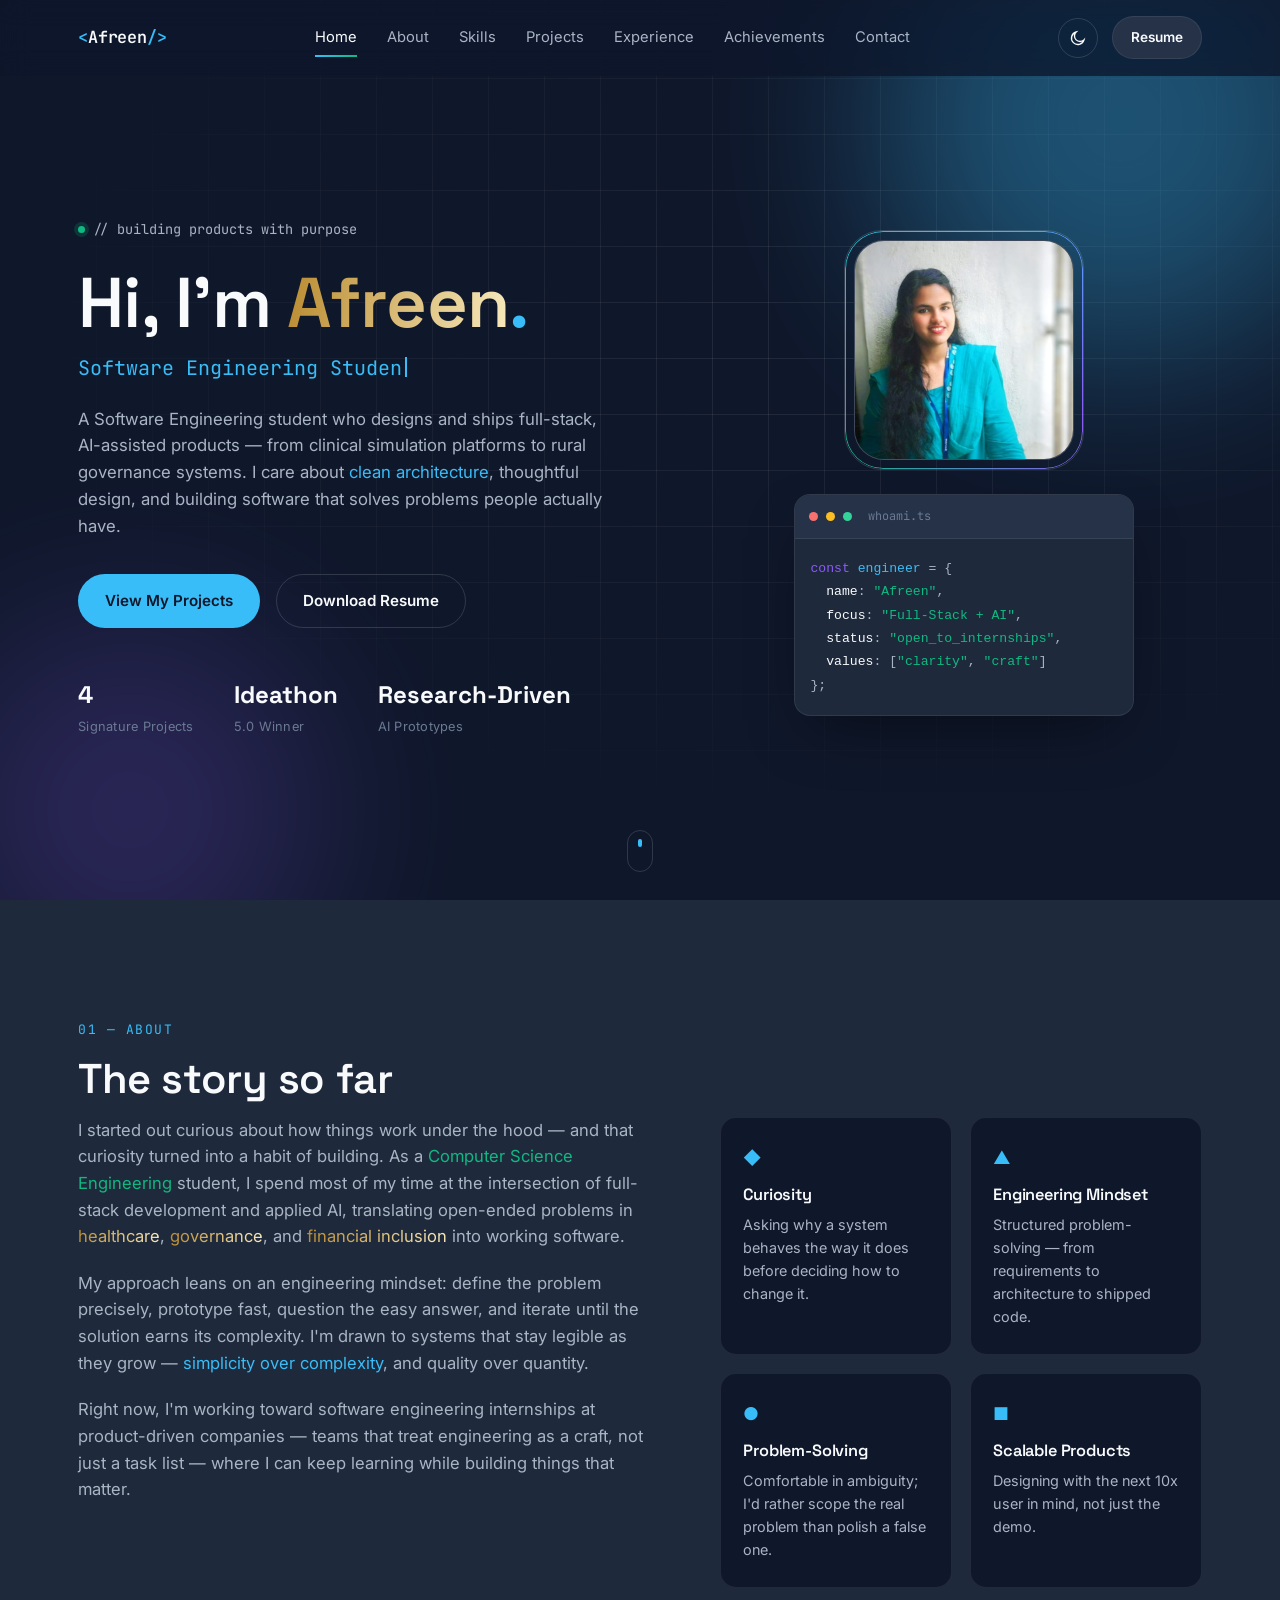
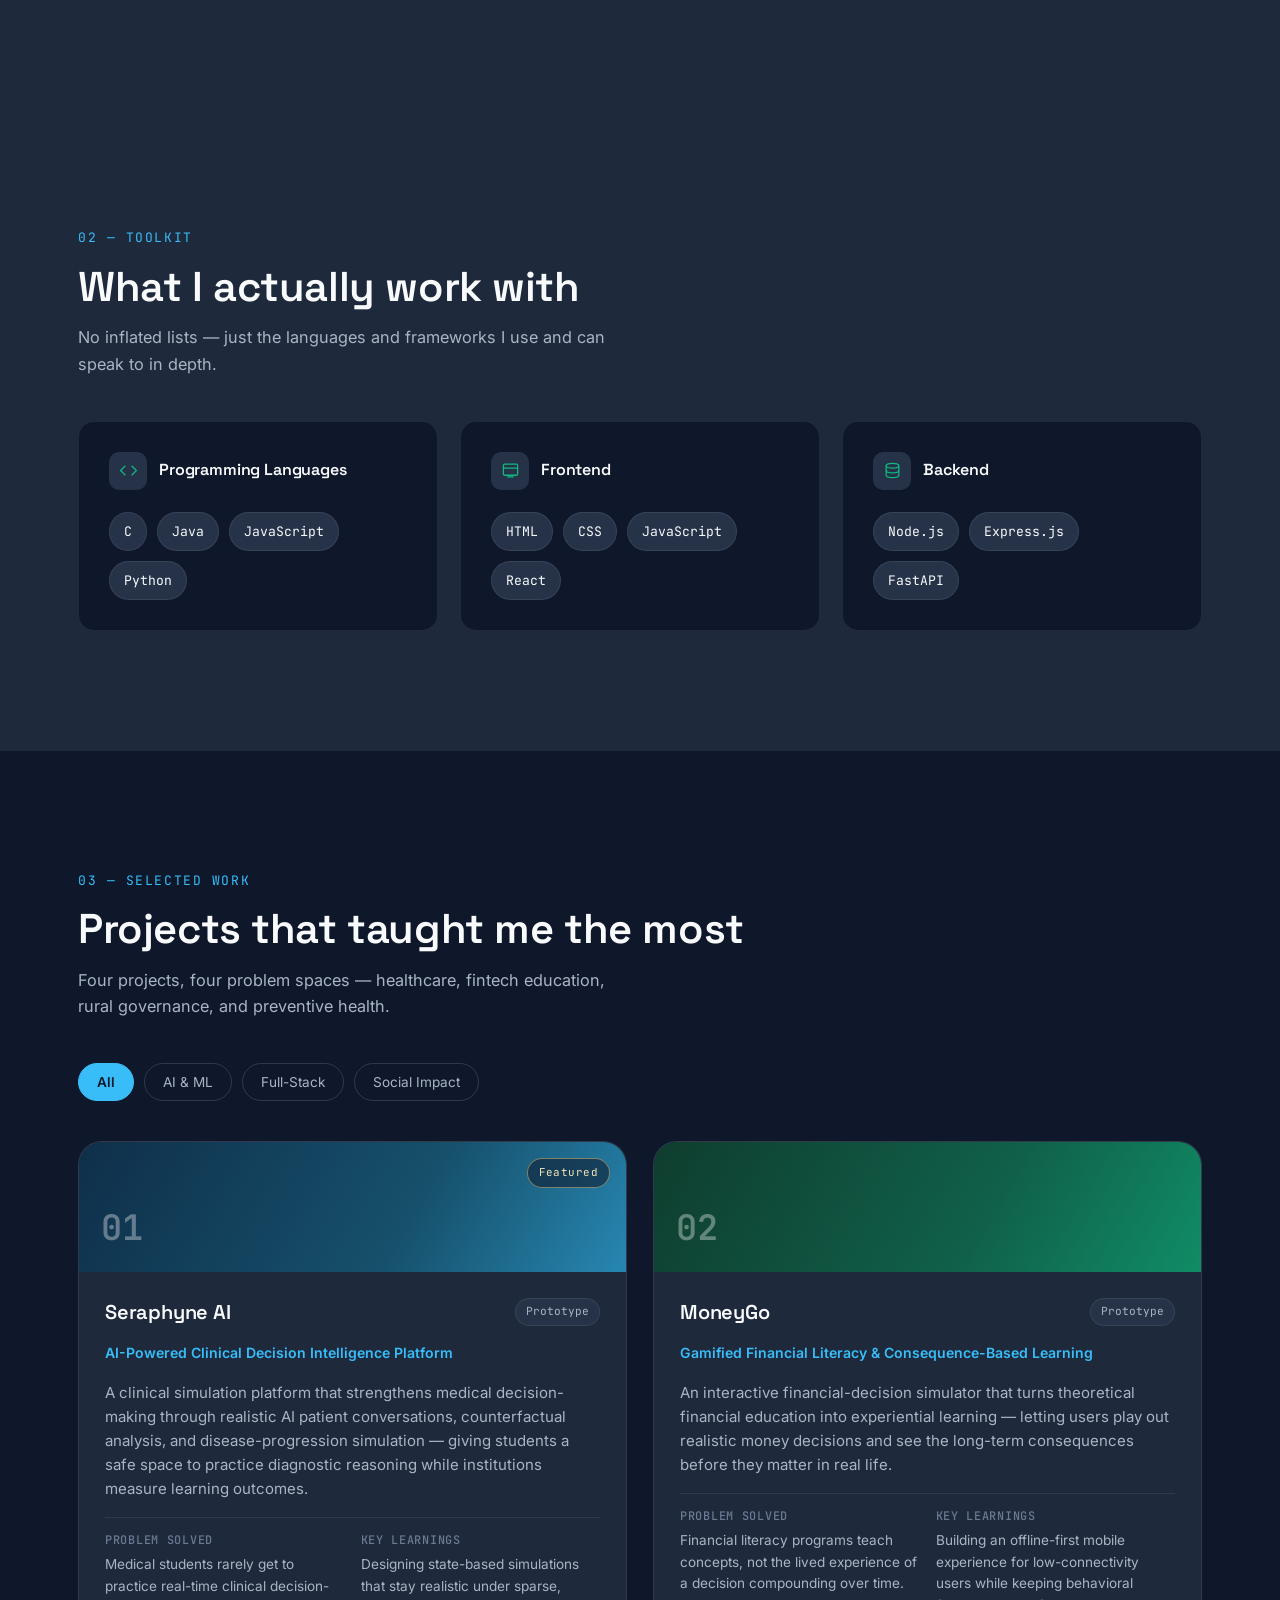
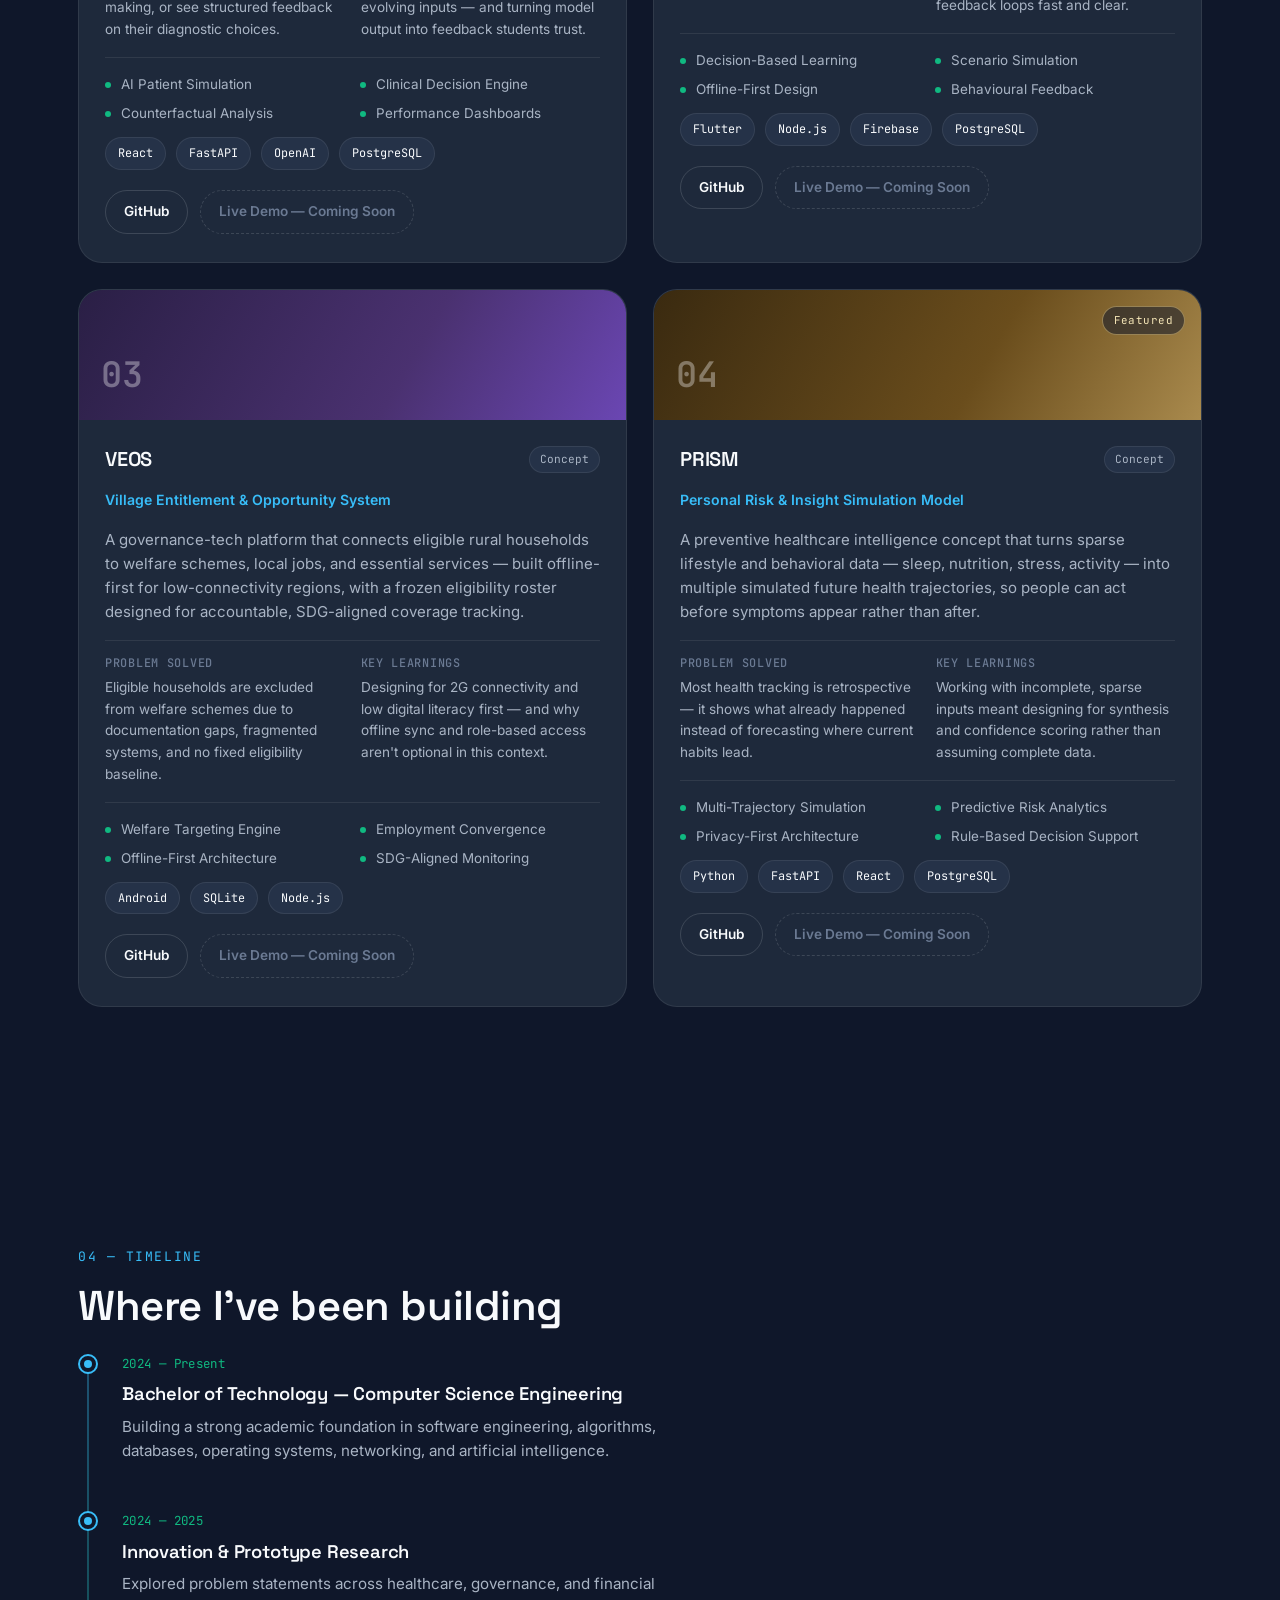
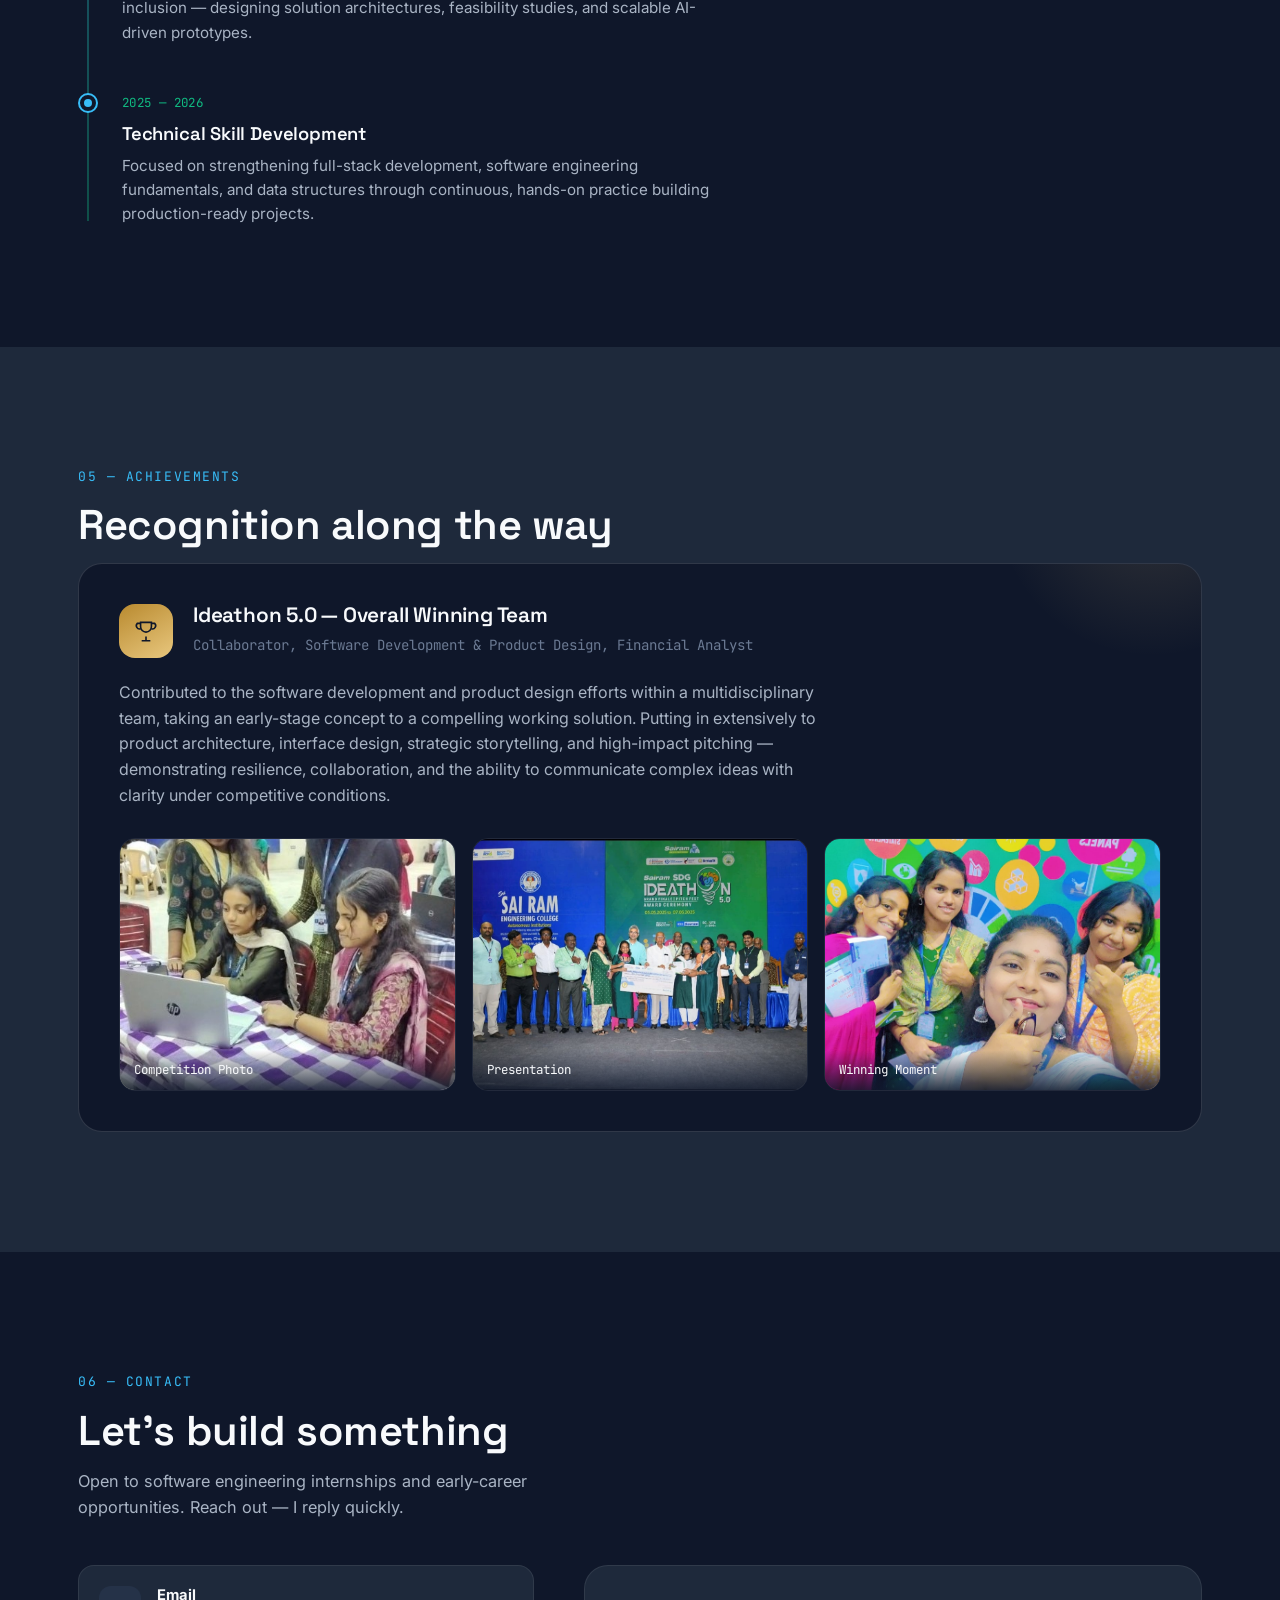
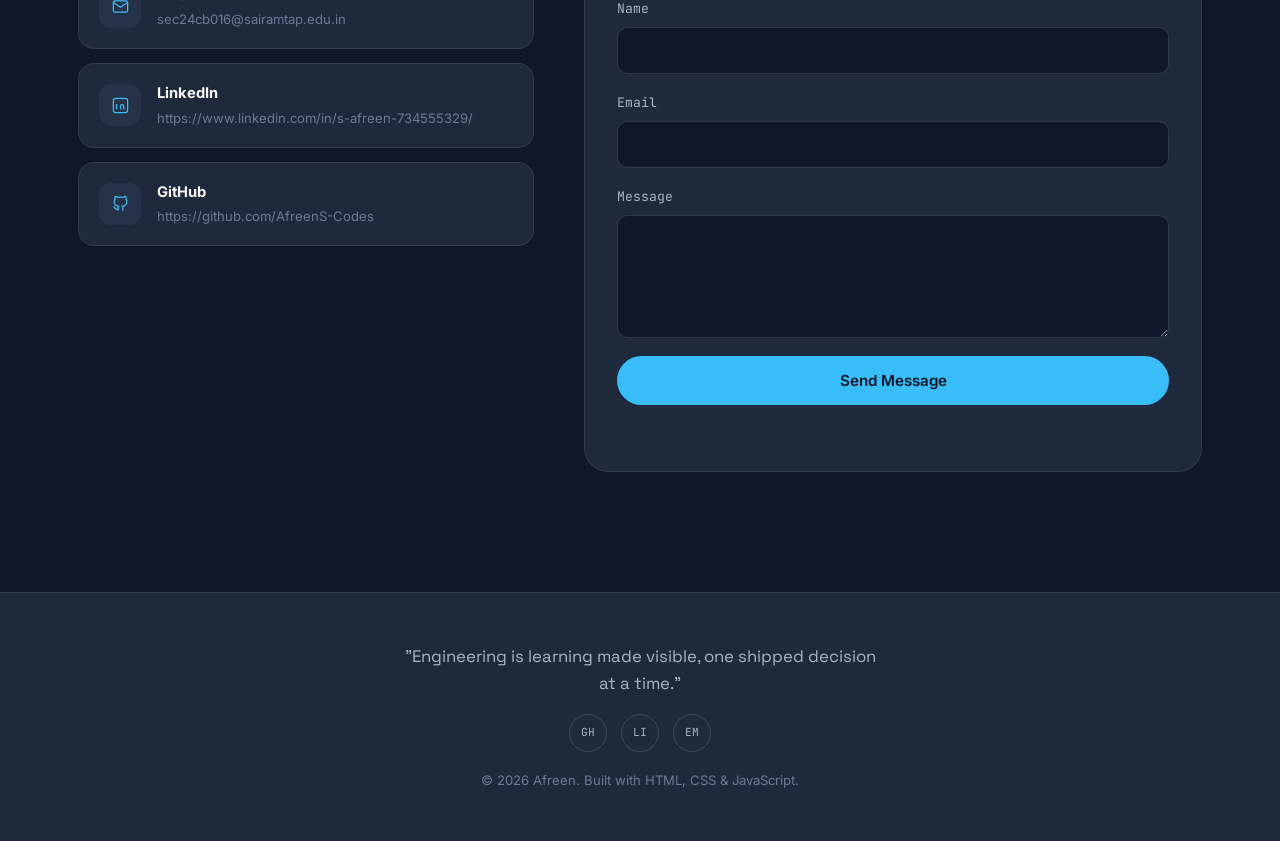
==== commit 22bde371: "Content changes" ====
--- a/WebDev-L2-Portfolio/index.html
+++ b/WebDev-L2-Portfolio/index.html
@@ -500,12 +500,12 @@
           </span>
           <div>
             <h3>Ideathon 5.0 — Overall Winning Team</h3>
-            <p class="achievement-sub">Team Lead, Software Development &amp; Product Design</p>
+            <p class="achievement-sub">Collaborator, Software Development &amp; Product Design, Financial Analyst</p>
           </div>
         </div>
         <p class="achievement-body">
-          Led the software development and product design efforts within a multidisciplinary team,
-          taking an early-stage concept to a compelling working solution. Contributed extensively to
+          Contributed to the software development and product design efforts within a multidisciplinary team,
+          taking an early-stage concept to a compelling working solution. Putting in extensively to
           product architecture, interface design, strategic storytelling, and high-impact pitching —
           demonstrating resilience, collaboration, and the ability to communicate complex ideas with
           clarity under competitive conditions.
